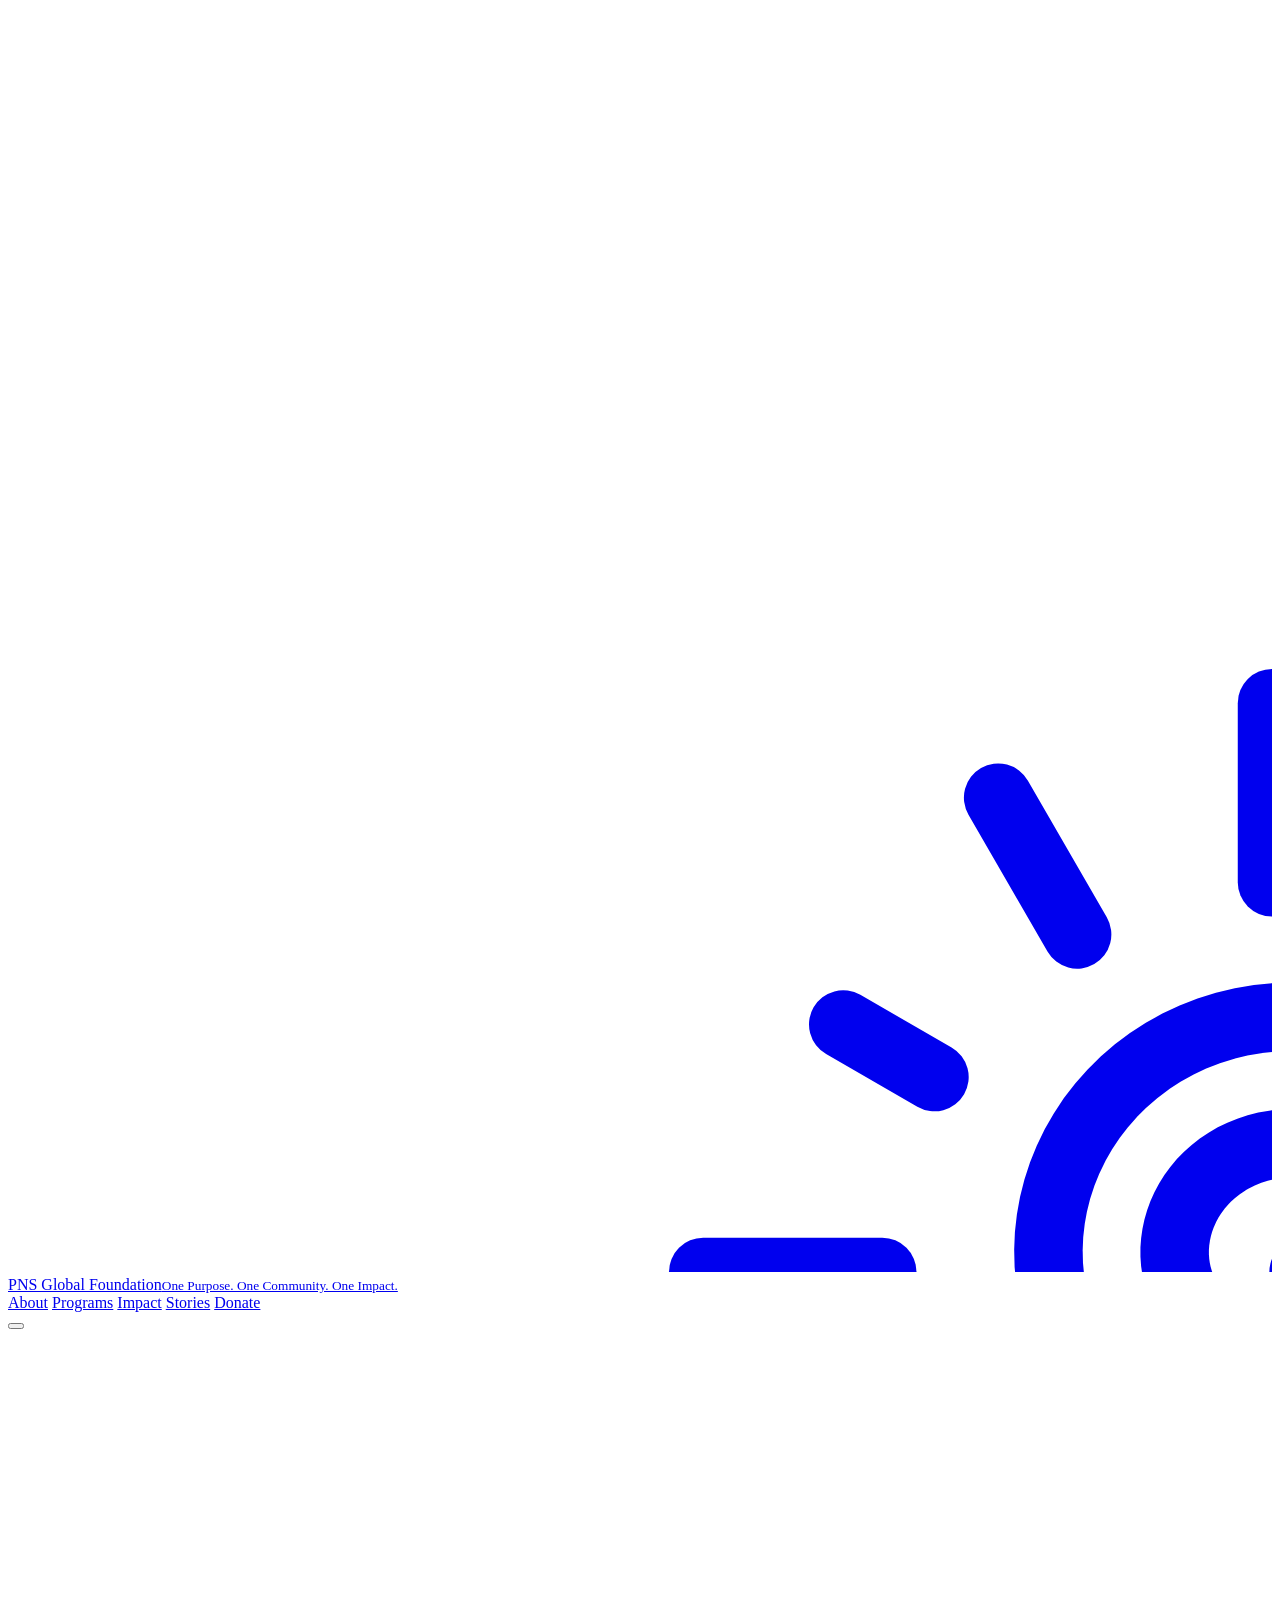
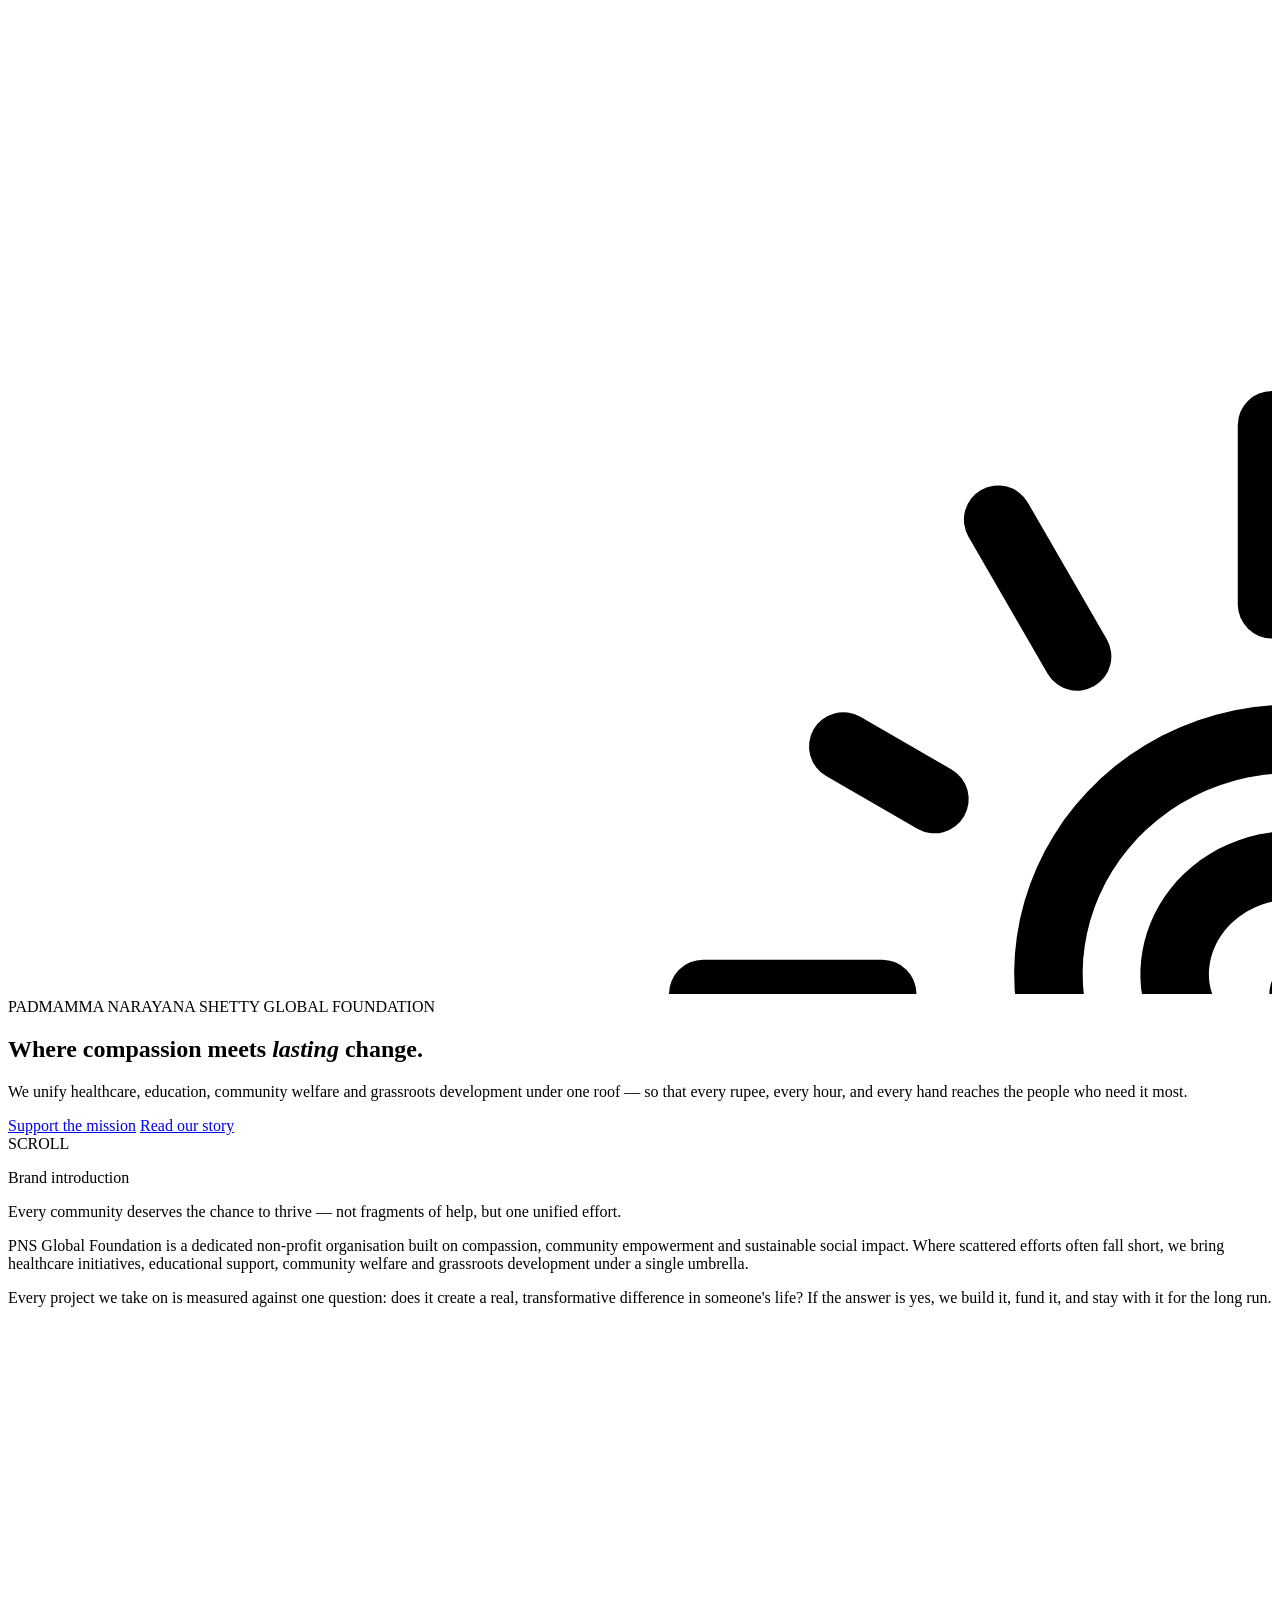
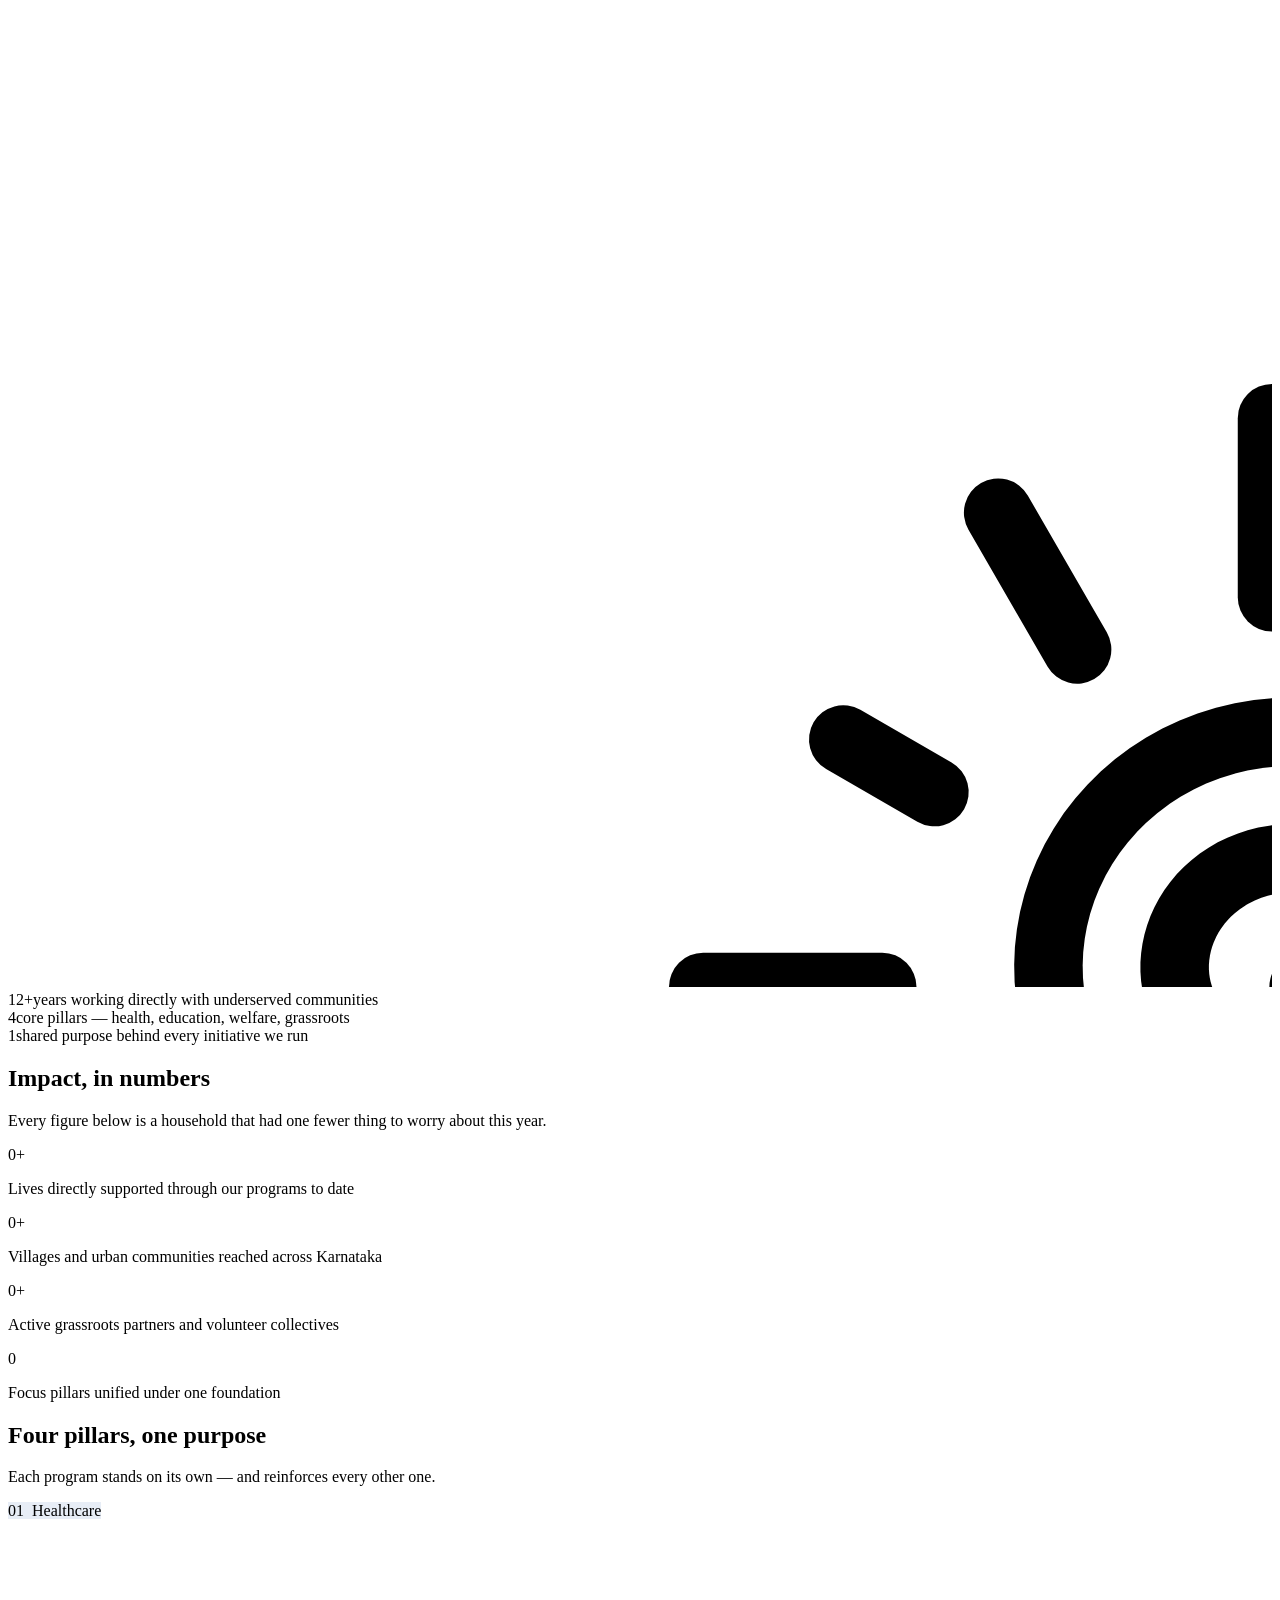
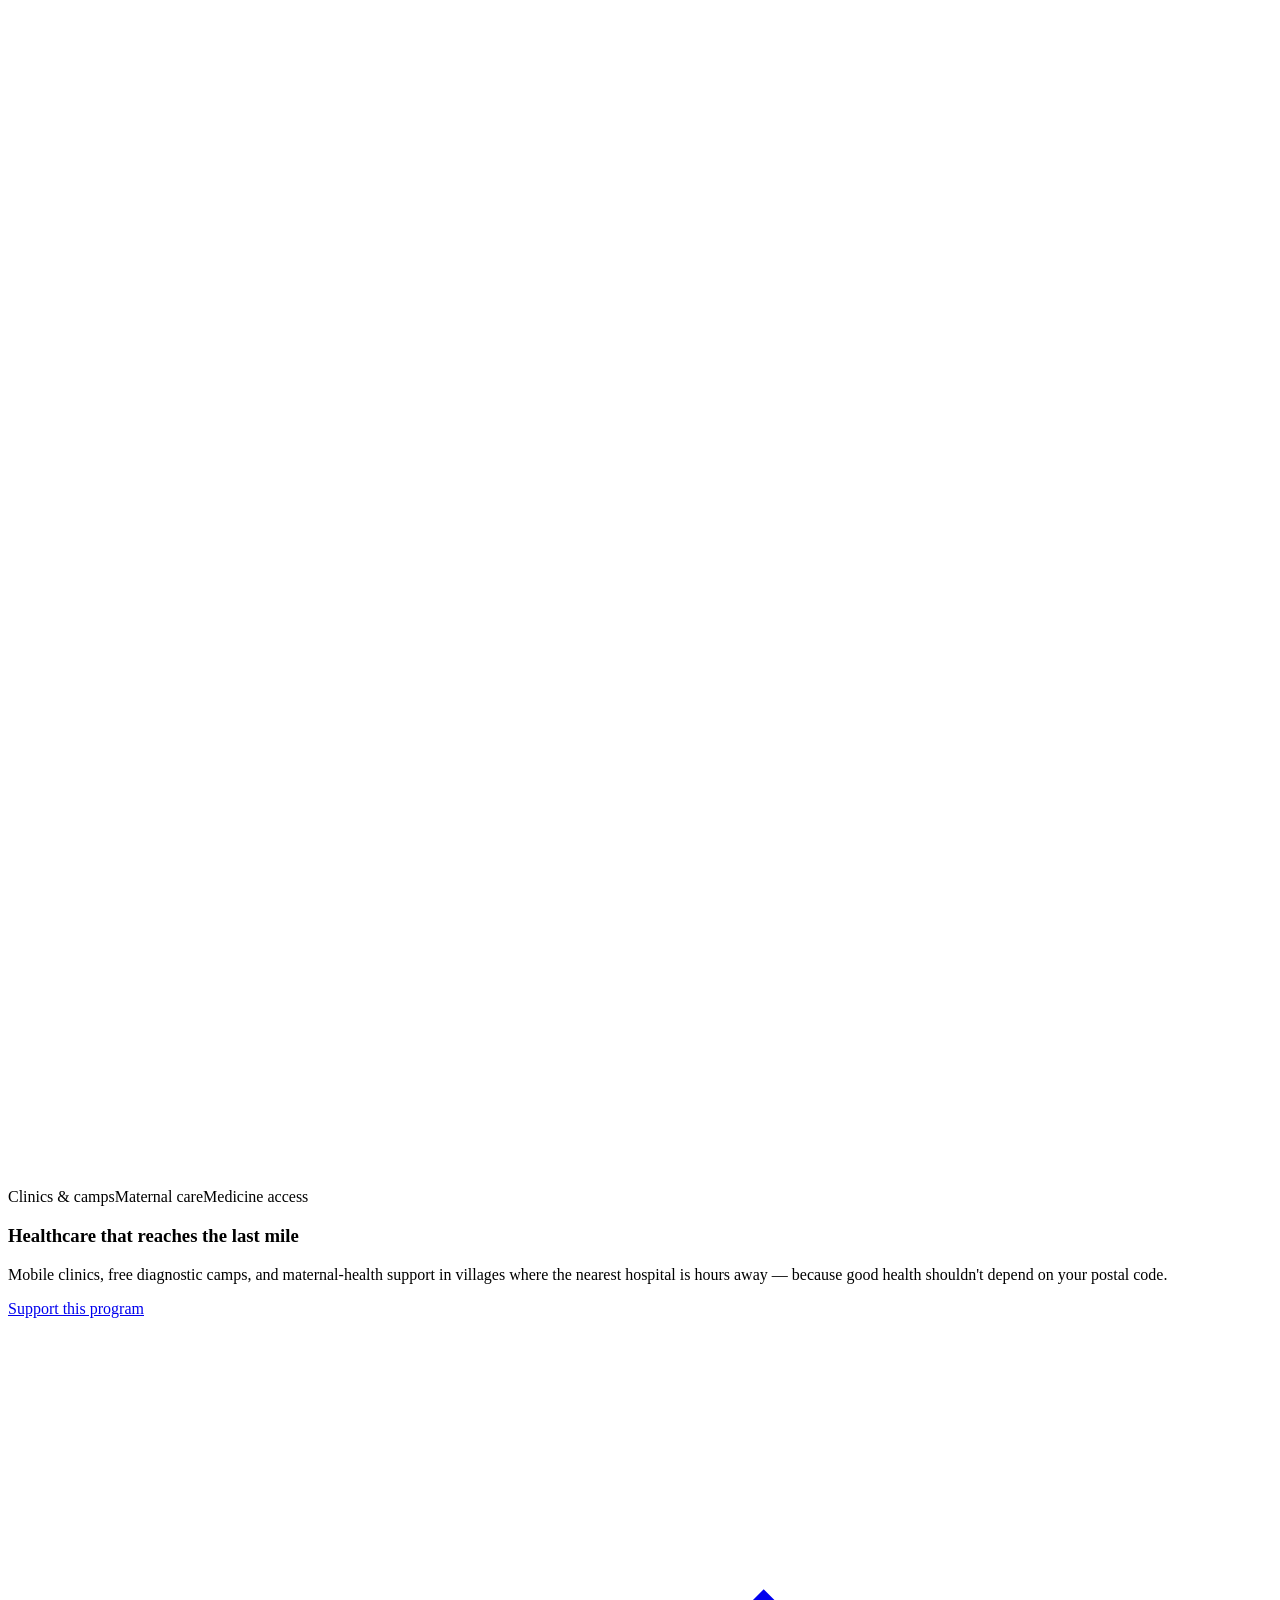
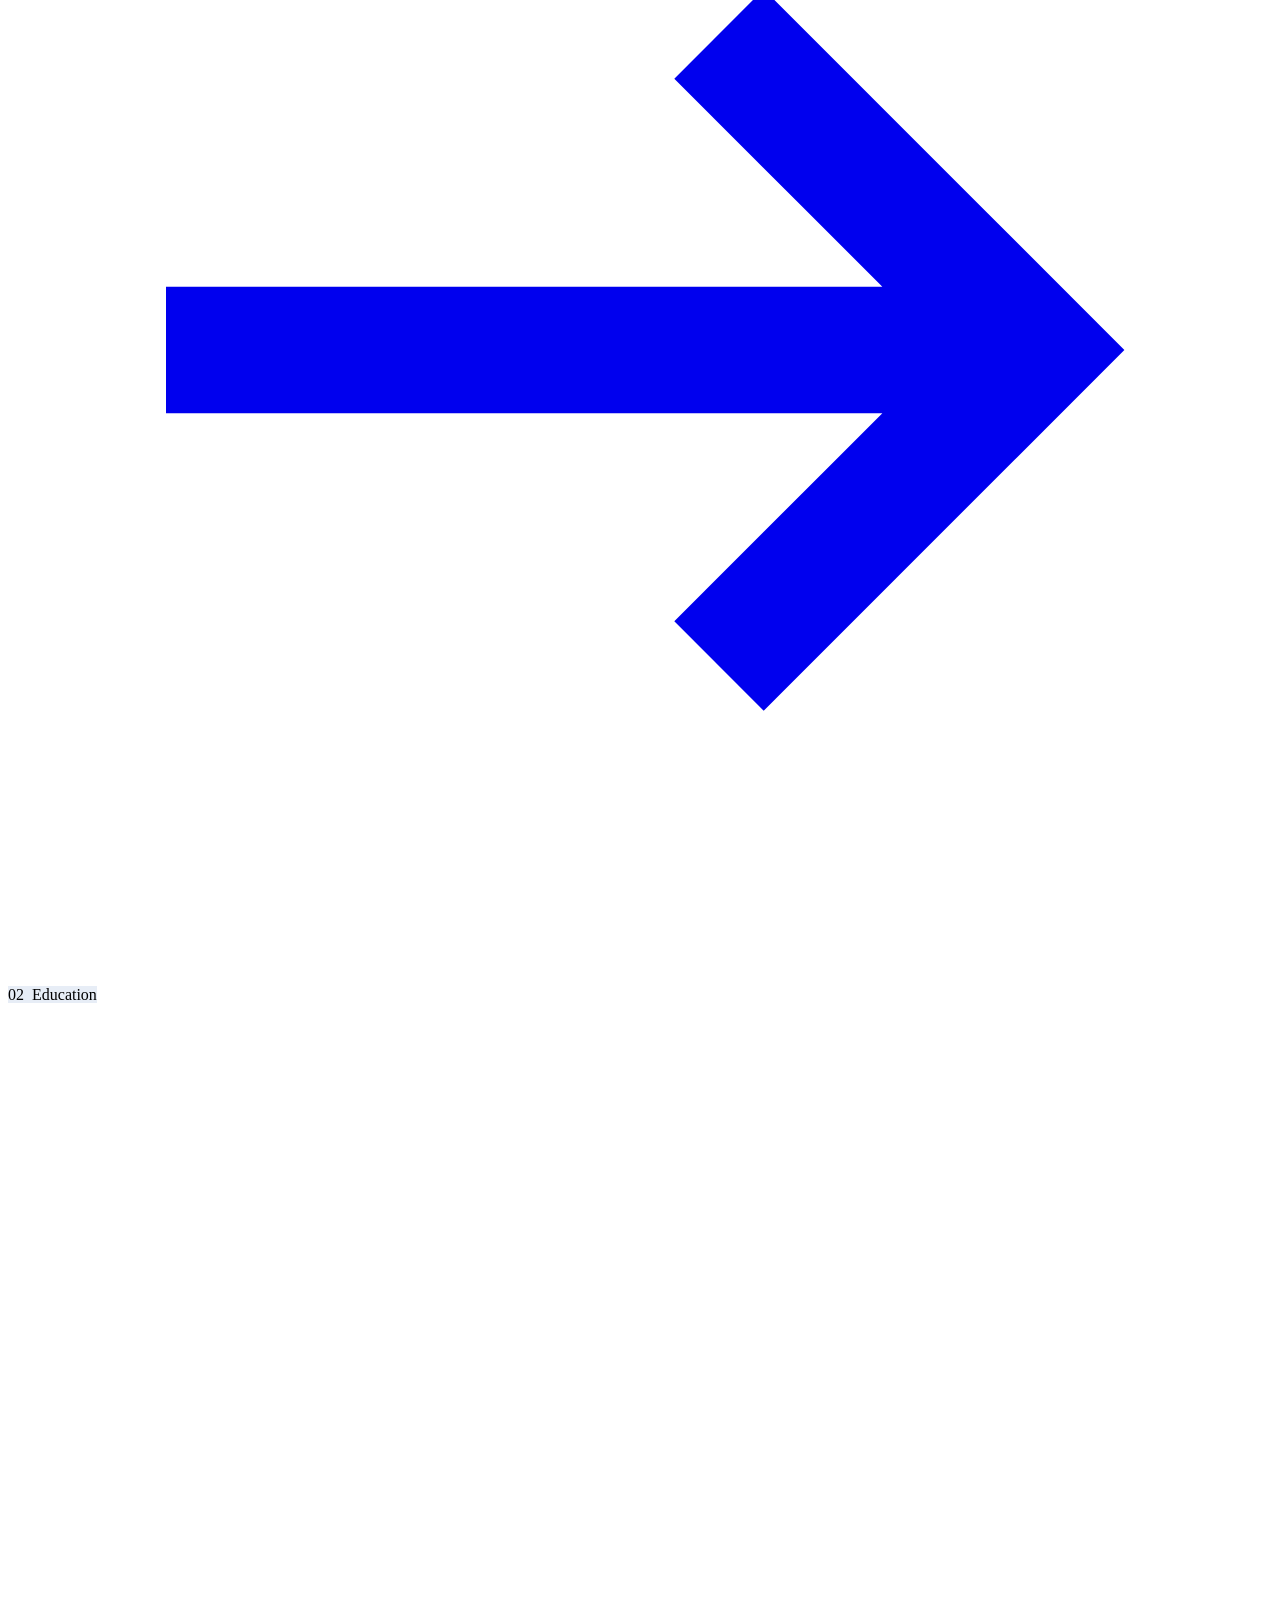
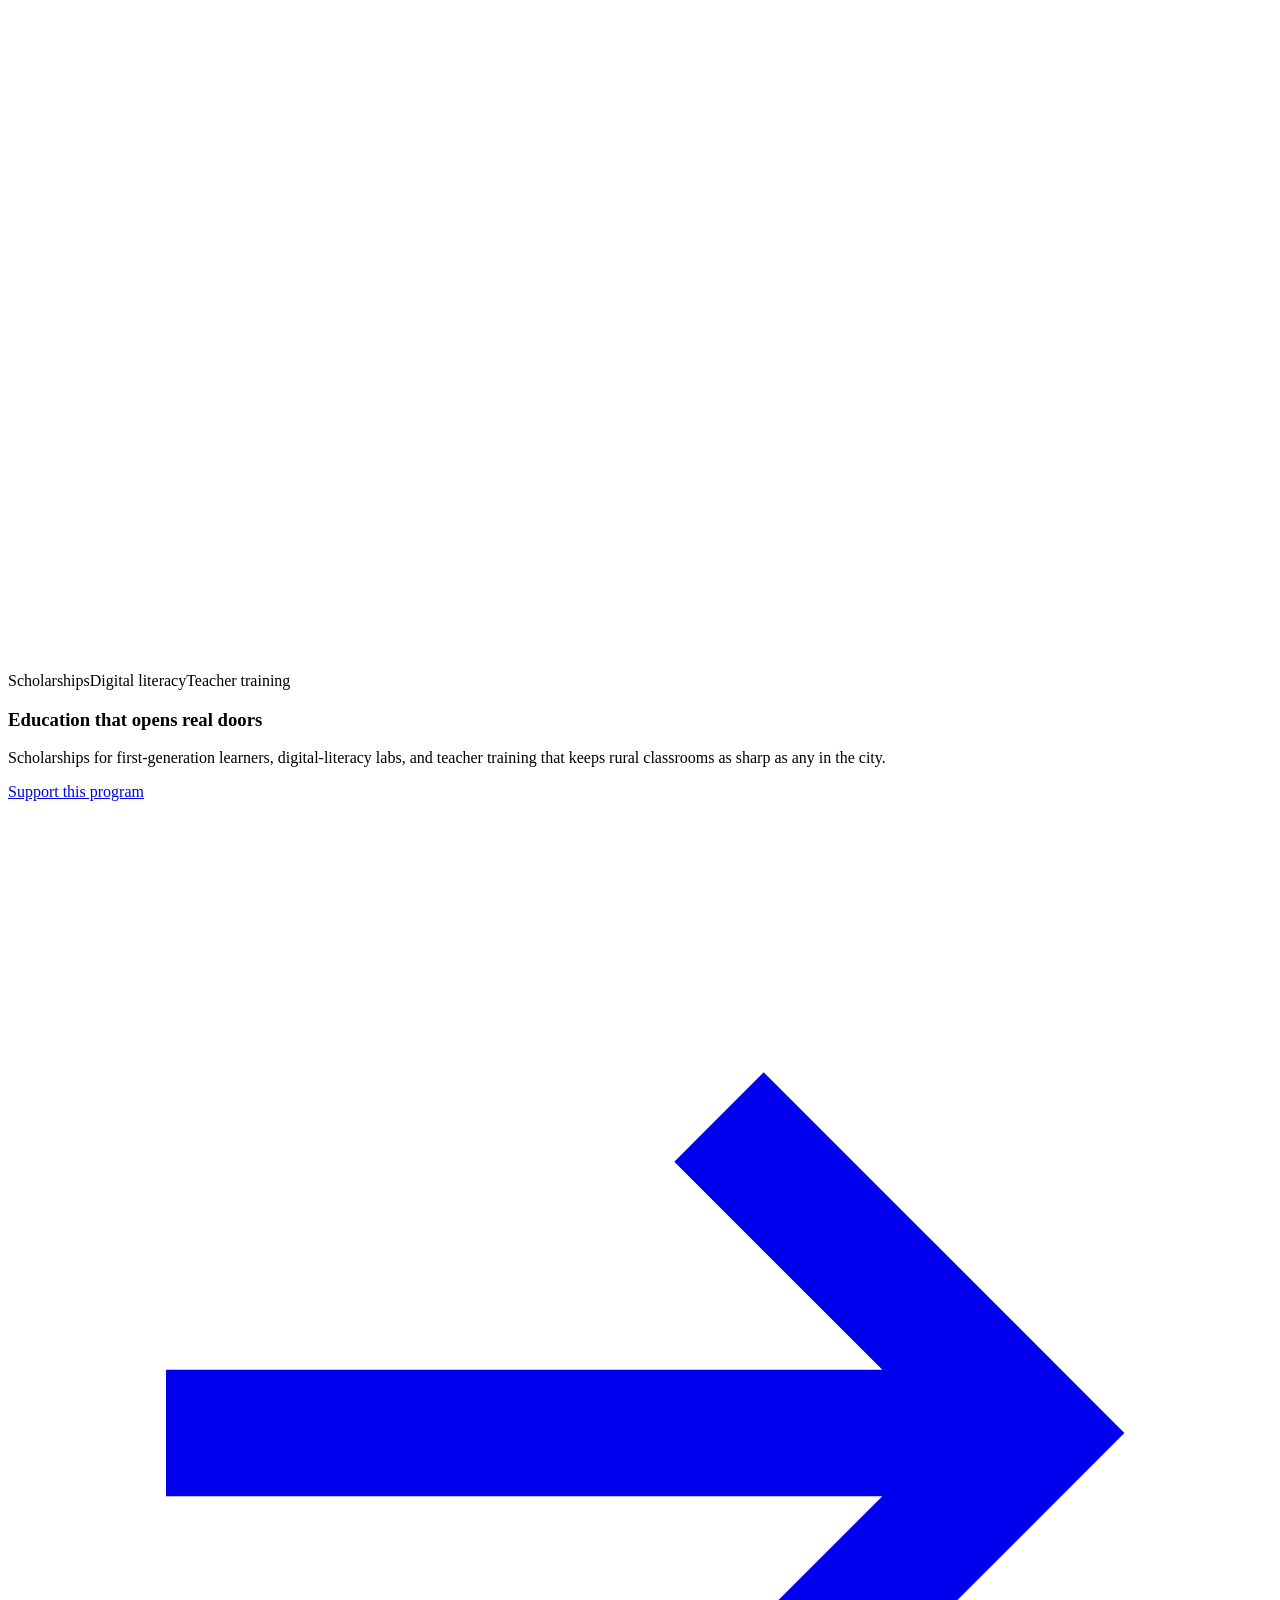
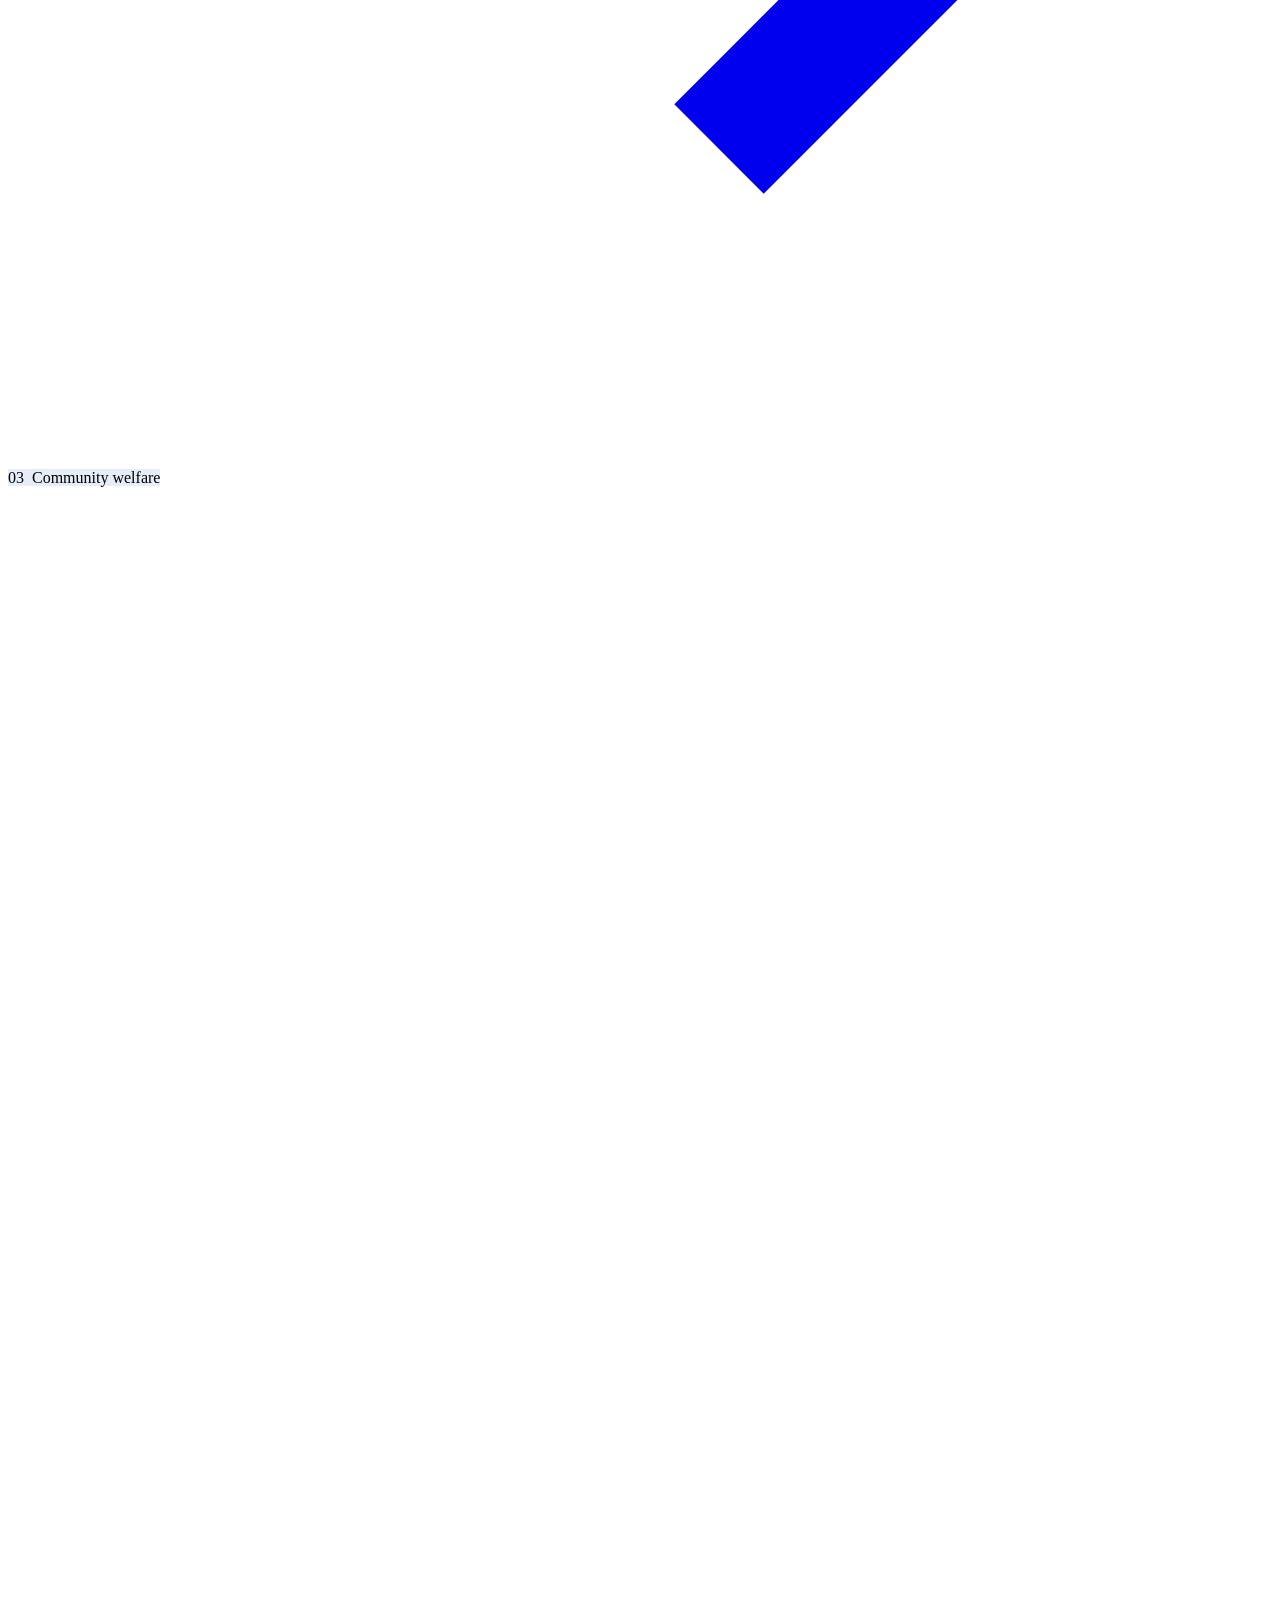
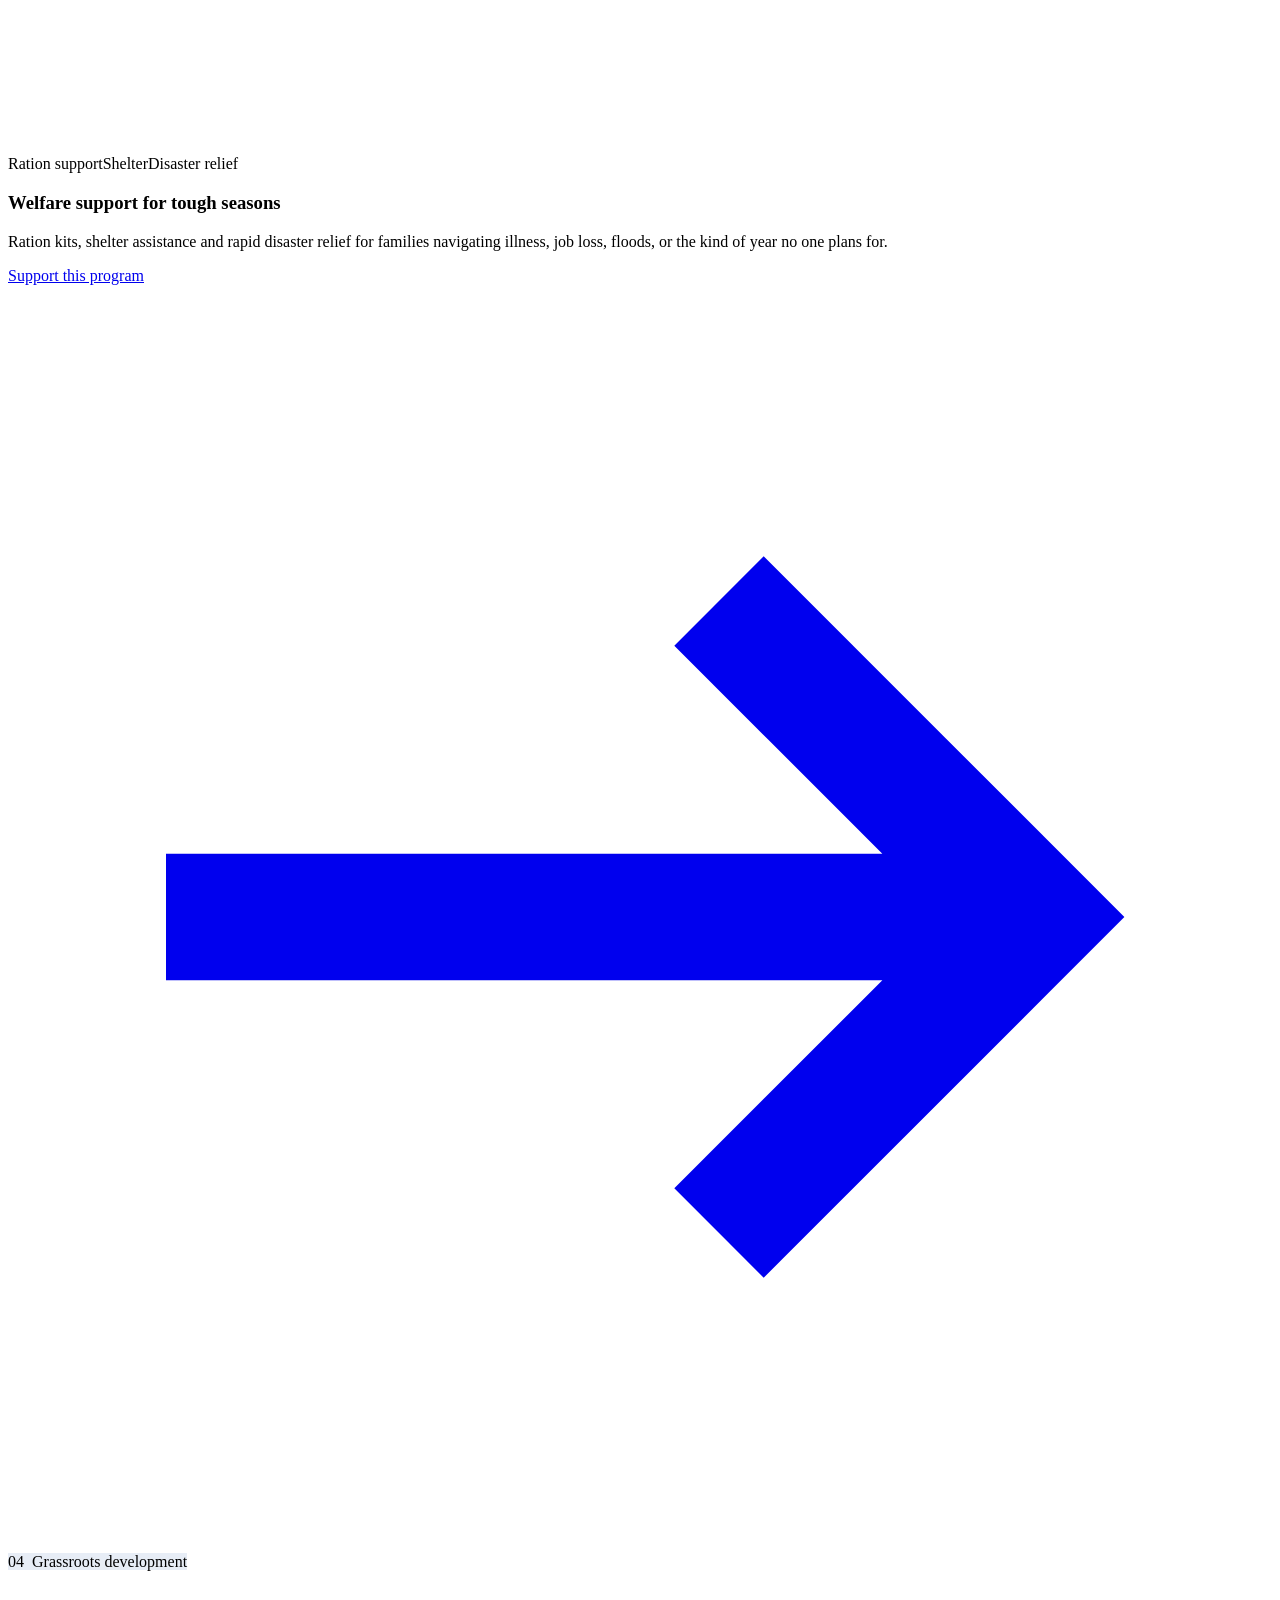
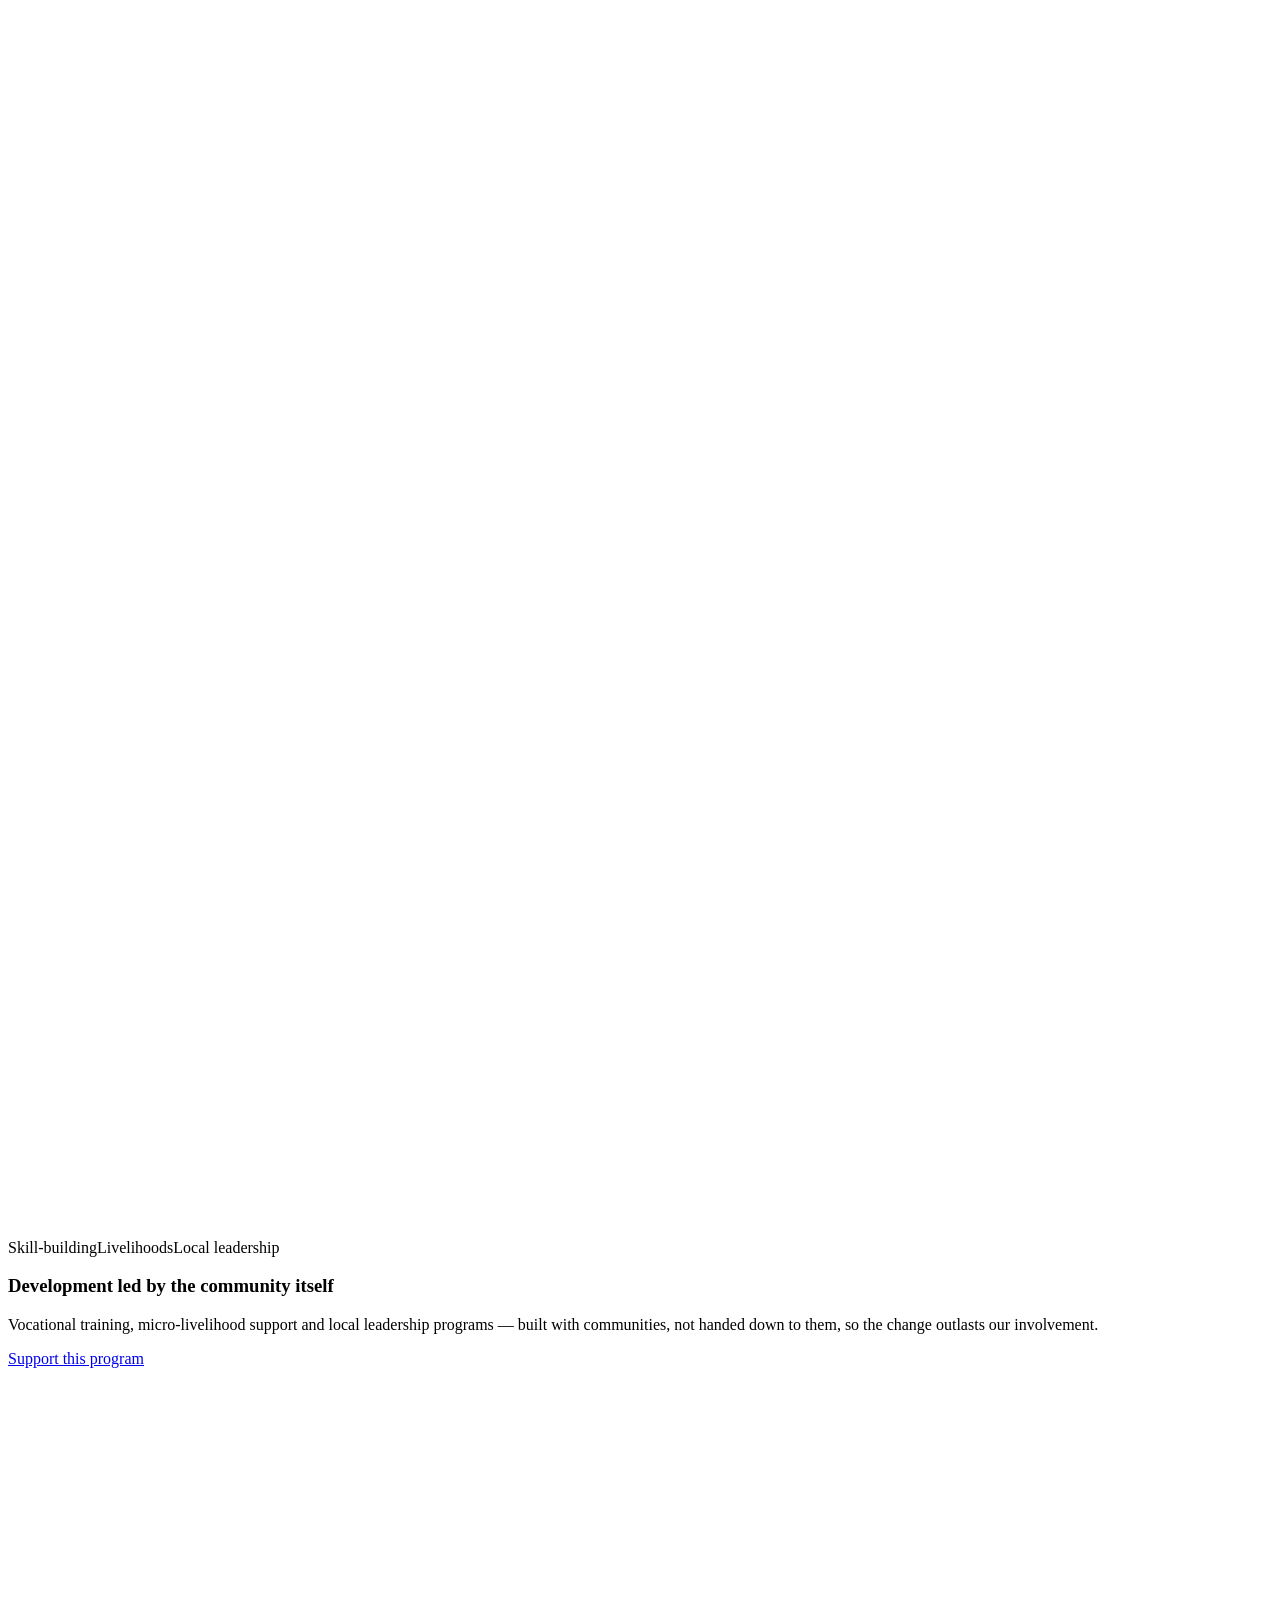
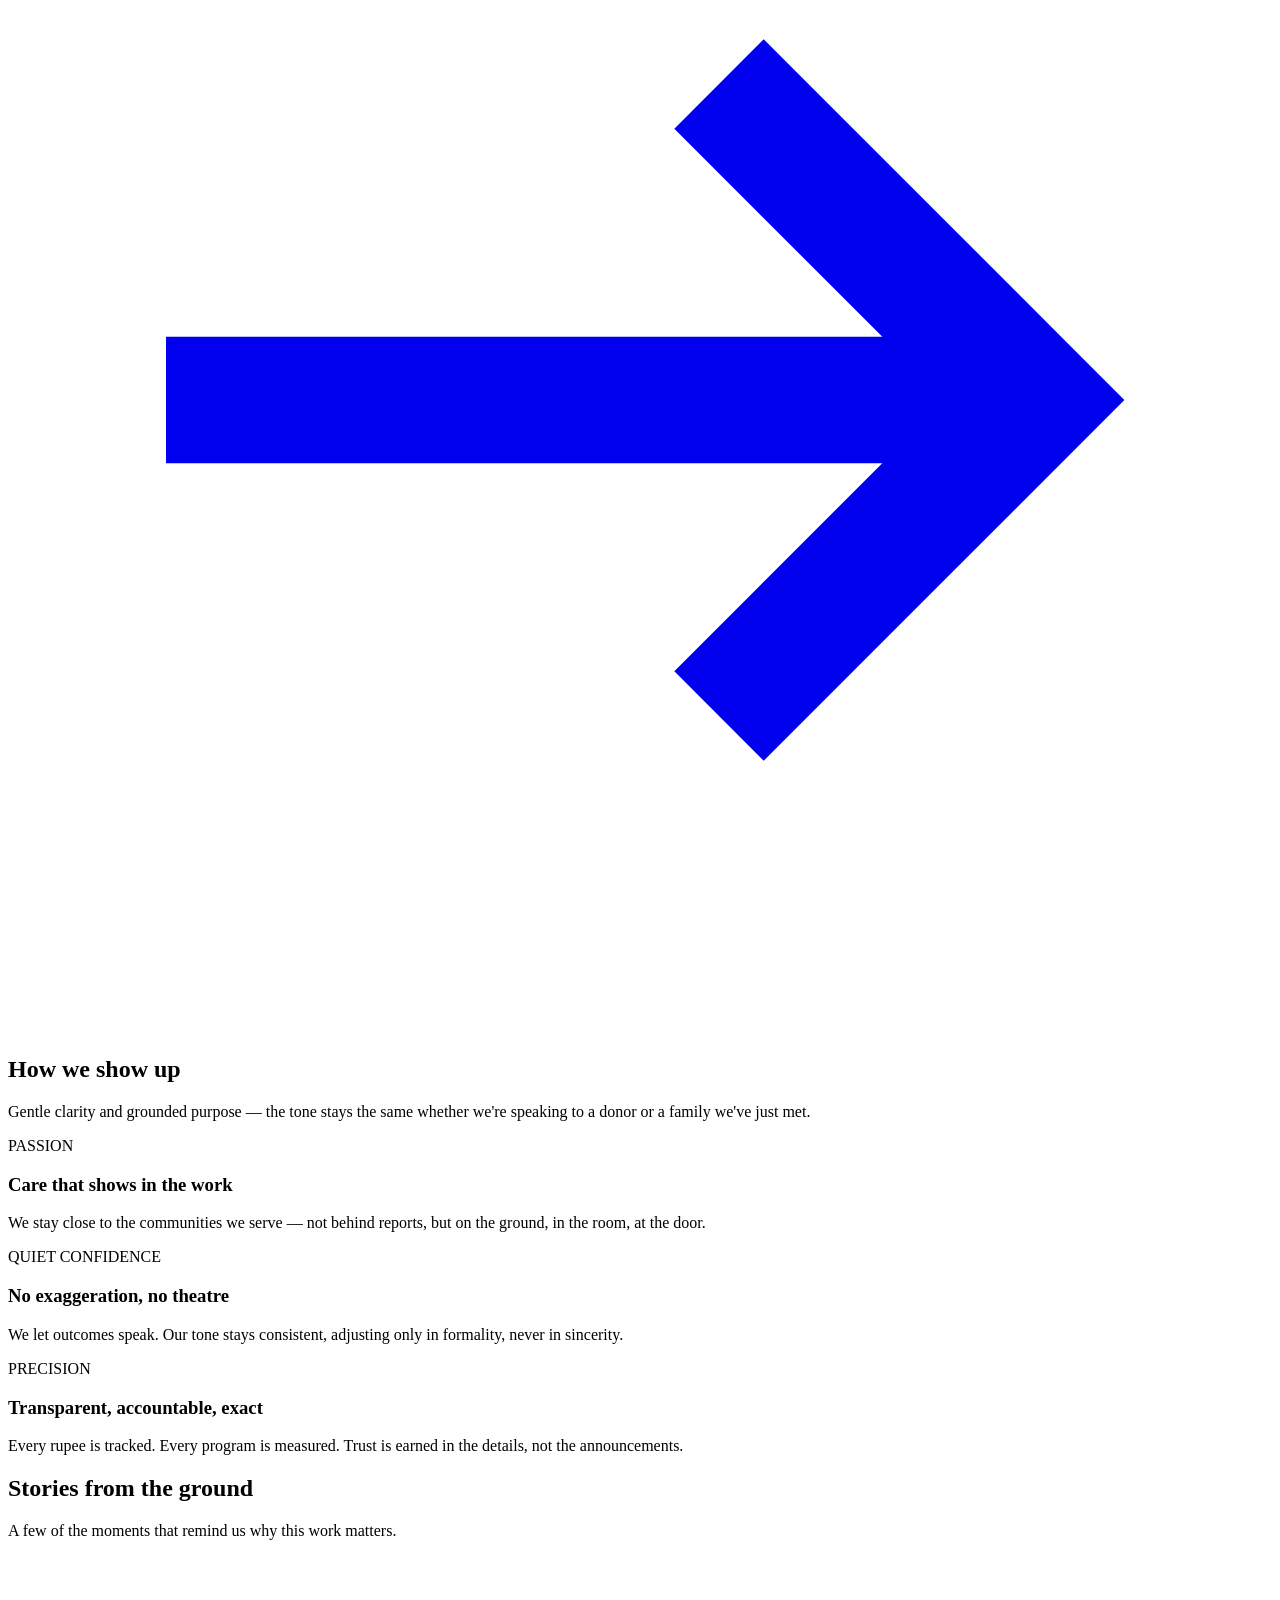
==== index.html @ 317d782f "Create index.html" ====
<!doctype html>
<html lang="en">
<head>
<meta charset="UTF-8">
<meta name="viewport" content="width=device-width, initial-scale=1.0">
<title>PNS Global Foundation — One Purpose. One Community. One Impact.</title>
<meta name="description" content="Padmamma Narayana Shetty Global Foundation bridges healthcare, education, community welfare and grassroots development to uplift underserved communities.">
<link rel="preconnect" href="https://fonts.googleapis.com">
<link rel="preconnect" href="https://fonts.gstatic.com" crossorigin>
<link href="https://fonts.googleapis.com/css2?family=IBM+Plex+Sans:wght@400;500;600;700&family=IBM+Plex+Serif:ital,wght@0,400;0,500;1,400;1,500&family=IBM+Plex+Mono:wght@400;500&display=swap" rel="stylesheet">
<link rel="stylesheet" href="style.css">
</head>
<body>

<!-- ============ SVG SPRITE ============ -->
<svg width="0" height="0" style="position:absolute" aria-hidden="true">
  <defs>
    <symbol id="pns-mark" viewBox="-120 -120 240 240">
      <g stroke="currentColor" stroke-width="13" stroke-linecap="round" fill="none">
        <path d="M 6.00,0.00 L 6.25,0.42 L 6.46,0.88 L 6.64,1.36 L 6.78,1.88 L 6.89,2.42 L 6.95,2.98 L 6.96,3.56 L 6.93,4.16 L 6.85,4.76 L 6.71,5.38 L 6.52,5.99 L 6.28,6.61 L 5.99,7.22 L 5.64,7.82 L 5.24,8.40 L 4.78,8.96 L 4.27,9.50 L 3.71,10.01 L 3.10,10.49 L 2.44,10.93 L 1.74,11.33 L 0.99,11.68 L 0.21,11.98 L -0.61,12.22 L -1.47,12.41 L -2.35,12.54 L -3.26,12.61 L -4.18,12.60 L -5.12,12.53 L -6.07,12.39 L -7.02,12.18 L -7.97,11.89 L -8.92,11.53 L -9.85,11.10 L -10.76,10.59 L -11.65,10.01 L -12.51,9.36 L -13.33,8.63 L -14.11,7.84 L -14.84,6.98 L -15.52,6.06 L -16.14,5.08 L -16.70,4.04 L -17.19,2.94 L -17.61,1.80 L -17.95,0.62 L -18.21,-0.60 L -18.39,-1.85 L -18.48,-3.13 L -18.48,-4.44 L -18.38,-5.75 L -18.19,-7.07 L -17.91,-8.39 L -17.53,-9.71 L -17.05,-11.01 L -16.48,-12.29 L -15.81,-13.55 L -15.05,-14.76 L -14.19,-15.94 L -13.24,-17.07 L -12.20,-18.14 L -11.08,-19.14 L -9.88,-20.08 L -8.60,-20.94 L -7.25,-21.72 L -5.83,-22.41 L -4.35,-23.01 L -2.82,-23.51 L -1.24,-23.91 L 0.38,-24.20 L 2.03,-24.38 L 3.71,-24.44 L 5.41,-24.39 L 7.12,-24.22 L 8.83,-23.92 L 10.53,-23.51 L 12.21,-22.98 L 13.87,-22.32 L 15.50,-21.54 L 17.08,-20.65 L 18.62,-19.64 L 20.09,-18.51 L 21.50,-17.28 L 22.83,-15.94 L 24.07,-14.49 L 25.23,-12.95 L 26.28,-11.33 L 27.23,-9.61 L 28.07,-7.82 L 28.79,-5.96 L 29.38,-4.04 L 29.85,-2.07 L 30.18,-0.05 L 30.37,2.01 L 30.43,4.09 L 30.34,6.18 L 30.10,8.29 L 29.72,10.38 L 29.19,12.47 L 28.51,14.53 L 27.69,16.55 L 26.72,18.53 L 25.61,20.46 L 24.37,22.31 L 22.99,24.09 L 21.47,25.79 L 19.84,27.39 L 18.08,28.89 L 16.21,30.27 L 14.24,31.53 L 12.17,32.67 L 10.01,33.66 L 7.77,34.52 L 5.46,35.22 L 3.10,35.77 L 0.68,36.15 L -1.77,36.38 L -4.25,36.43 L -6.75,36.32 L -9.25,36.03 L -11.74,35.57 L -14.22,34.94 L -16.66,34.13 L -19.05,33.16 L -21.39,32.01 L -23.66,30.70 L -25.85,29.23 L -27.95,27.60 L -29.95,25.82 L -31.83,23.90 L -33.59,21.84 L -35.21,19.65 L -36.69,17.34 L -38.02,14.91 L -39.19,12.39 L -40.19,9.78 L -41.01,7.09 L -41.66,4.33 L -42.11,1.52 L -42.38,-1.33 L -42.45,-4.21 L -42.33,-7.11 L -42.00,-10.01 L -41.48,-12.90 L -40.76,-15.77 L -39.83,-18.59 L -38.72,-21.36 L -37.41,-24.07 L -35.90,-26.69 L -34.22,-29.23 L -32.35,-31.65 L -30.32,-33.96 L -28.12,-36.13 L -25.76,-38.16 L -23.25,-40.04 L -20.61,-41.75 L -17.85,-43.28 L -14.97,-44.64 L -11.99,-45.80 L -8.92,-46.76 L -5.77,-47.51 L -2.57,-48.05 L 0.68,-48.38 L 3.97,-48.48 L 7.27,-48.36 L 10.57,-48.01 L 13.86,-47.44 L 17.12,-46.64 L 20.34,-45.61 L 23.49,-44.37 L 26.57,-42.90 L 29.55,-41.22 L 32.43,-39.33 L 35.19,-37.24 L 37.82,-34.96 L 40.29,-32.49 L 42.61,-29.84 L 44.75,-27.04 L 46.70,-24.07 L 48.46,-20.97 L 50.01,-17.74 L 51.34,-14.39 L 52.45,-10.95 L 53.33,-7.42 L 53.96,-3.82 L 54.36,-0.17 L 54.51,3.52 L 54.40,7.22 L 54.05,10.93 L 53.44,14.62 L 52.57,18.28 L 51.46,21.89 L 50.10,25.43 L 48.49,28.88 L 46.64,32.24 L 44.56,35.47 L 42.26,38.58 L 39.74,41.53 L 37.01,44.32 L 34.09,46.92"/><line x1="0.00" y1="-74.00" x2="0.00" y2="-108.00"/><line x1="37.00" y1="-64.09" x2="47.00" y2="-81.41"/><line x1="64.09" y1="-37.00" x2="86.60" y2="-50.00"/><line x1="74.00" y1="0.00" x2="108.00" y2="0.00"/><line x1="64.09" y1="37.00" x2="81.41" y2="47.00"/><line x1="37.00" y1="64.09" x2="52.00" y2="90.07"/><line x1="0.00" y1="74.00" x2="0.00" y2="108.00"/><line x1="-37.00" y1="64.09" x2="-47.00" y2="81.41"/><line x1="-64.09" y1="37.00" x2="-86.60" y2="50.00"/><line x1="-74.00" y1="0.00" x2="-108.00" y2="0.00"/><line x1="-64.09" y1="-37.00" x2="-81.41" y2="-47.00"/><line x1="-37.00" y1="-64.09" x2="-52.00" y2="-90.07"/>
      </g>
    </symbol>
    <linearGradient id="markGradient" x1="0%" y1="0%" x2="100%" y2="100%">
      <stop offset="0%" stop-color="#FBC927"/>
      <stop offset="100%" stop-color="#1455A5"/>
    </linearGradient>
  </defs>
</svg>

<div class="cursor"></div>

<!-- ============ NAV ============ -->
<header class="nav">
  <a href="#top" class="nav-brand">
    <svg class="mark" viewBox="-120 -120 240 240"><use href="#pns-mark"/></svg>
    <span class="word">PNS Global Foundation<small>One Purpose. One Community. One Impact.</small></span>
  </a>
  <nav class="nav-links">
    <a href="#about">About</a>
    <a href="#programs">Programs</a>
    <a href="#impact">Impact</a>
    <a href="#stories">Stories</a>
    <a href="#involve" class="nav-cta">Donate</a>
  </nav>
  <button class="nav-toggle" aria-label="Menu">
    <span></span><span></span><span></span>
  </button>
</header>

<!-- ============ HERO ============ -->
<section class="hero" id="top">
  <div class="hero-mark-wrap" aria-hidden="true">
    <svg viewBox="-120 -120 240 240"><use href="#pns-mark"/></svg>
  </div>
  <div class="container hero-inner">
    <div class="hero-kicker">PADMAMMA NARAYANA SHETTY GLOBAL FOUNDATION</div>
    <h1>Where compassion meets <em>lasting</em> change.</h1>
    <p class="hero-sub">We unify healthcare, education, community welfare and grassroots development under one roof — so that every rupee, every hour, and every hand reaches the people who need it most.</p>
    <div class="hero-actions">
      <a href="#involve" class="btn btn-primary">Support the mission</a>
      <a href="#about" class="btn btn-ghost">Read our story</a>
    </div>
  </div>
  <div class="scroll-cue"><span class="line"></span> SCROLL</div>
</section>

<!-- ============ ABOUT ============ -->
<section class="pad" id="about">
  <div class="container">
    <div class="about-grid">
      <div class="reveal">
        <p class="eyebrow">Brand introduction</p>
        <p class="about-lead">Every community deserves the <span class="accent">chance to thrive</span> — not fragments of help, but one unified effort.</p>
        <p class="about-copy">PNS Global Foundation is a dedicated non-profit organisation built on compassion, community empowerment and sustainable social impact. Where scattered efforts often fall short, we bring healthcare initiatives, educational support, community welfare and grassroots development under a single umbrella.</p>
        <p class="about-copy">Every project we take on is measured against one question: does it create a real, transformative difference in someone's life? If the answer is yes, we build it, fund it, and stay with it for the long run.</p>
      </div>
      <div class="about-side reveal reveal-delay-1">
        <svg class="about-watermark" viewBox="-120 -120 240 240"><use href="#pns-mark"/></svg>
        <div class="stat-list">
          <div class="stat-row"><span class="num">12+</span><span class="label">years working directly with underserved communities</span></div>
          <div class="stat-row"><span class="num">4</span><span class="label">core pillars — health, education, welfare, grassroots</span></div>
          <div class="stat-row"><span class="num">1</span><span class="label">shared purpose behind every initiative we run</span></div>
        </div>
      </div>
    </div>
  </div>
</section>

<!-- ============ IMPACT NUMBERS ============ -->
<section class="impact-band pad" id="impact">
  <div class="container">
    <div class="section-head">
      <h2 class="reveal">Impact, in numbers</h2>
      <p class="reveal">Every figure below is a household that had one fewer thing to worry about this year.</p>
    </div>
    <div class="impact-grid">
      <div class="impact-item reveal">
        <div class="figure"><span class="num-val" data-count="48000">0</span><span class="suffix">+</span></div>
        <p class="cap">Lives directly supported through our programs to date</p>
      </div>
      <div class="impact-item reveal reveal-delay-1">
        <div class="figure"><span class="num-val" data-count="120">0</span><span class="suffix">+</span></div>
        <p class="cap">Villages and urban communities reached across Karnataka</p>
      </div>
      <div class="impact-item reveal reveal-delay-2">
        <div class="figure"><span class="num-val" data-count="60">0</span><span class="suffix">+</span></div>
        <p class="cap">Active grassroots partners and volunteer collectives</p>
      </div>
      <div class="impact-item reveal reveal-delay-3">
        <div class="figure"><span class="num-val" data-count="4">0</span></div>
        <p class="cap">Focus pillars unified under one foundation</p>
      </div>
    </div>
  </div>
</section>

<!-- ============ PROGRAMS ============ -->
<section class="pad" id="programs">
  <div class="container">
    <div class="section-head">
      <h2 class="reveal">Four pillars, one purpose</h2>
      <p class="reveal">Each program stands on its own — and reinforces every other one.</p>
    </div>

    <div class="program reveal">
      <div class="program-visual" style="background:var(--mist);">
        <span class="tag-chip" style="background:rgba(20,85,165,.1);color:var(--blue);">01 &nbsp;Healthcare</span>
        <svg viewBox="0 0 100 100" fill="none" stroke="var(--blue)" stroke-width="5" stroke-linecap="round" stroke-linejoin="round">
          <path d="M50 78C50 78 16 58 16 34C16 21 26 13 36 13C43 13 48 17 50 22C52 17 57 13 64 13C74 13 84 21 84 34C84 58 50 78 50 78Z"/>
          <path d="M28 42H40L45 30L54 54L60 42H72" />
        </svg>
      </div>
      <div class="program-body">
        <div class="tags"><span>Clinics &amp; camps</span><span>Maternal care</span><span>Medicine access</span></div>
        <h3>Healthcare that reaches the last mile</h3>
        <p>Mobile clinics, free diagnostic camps, and maternal-health support in villages where the nearest hospital is hours away — because good health shouldn't depend on your postal code.</p>
        <a href="#involve" class="learn">Support this program <svg viewBox="0 0 16 16" fill="none" stroke="currentColor" stroke-width="1.6"><path d="M2 8h11M9 4l4 4-4 4"/></svg></a>
      </div>
    </div>

    <div class="program reverse reveal">
      <div class="program-visual" style="background:var(--mist);">
        <span class="tag-chip" style="background:rgba(20,85,165,.1);color:var(--blue);">02 &nbsp;Education</span>
        <svg viewBox="0 0 100 100" fill="none" stroke="var(--blue)" stroke-width="5" stroke-linecap="round" stroke-linejoin="round">
          <path d="M12 36L50 20L88 36L50 52L12 36Z"/>
          <path d="M28 43V64C28 64 38 72 50 72C62 72 72 64 72 64V43"/>
          <path d="M88 36V58"/>
        </svg>
      </div>
      <div class="program-body">
        <div class="tags"><span>Scholarships</span><span>Digital literacy</span><span>Teacher training</span></div>
        <h3>Education that opens real doors</h3>
        <p>Scholarships for first-generation learners, digital-literacy labs, and teacher training that keeps rural classrooms as sharp as any in the city.</p>
        <a href="#involve" class="learn">Support this program <svg viewBox="0 0 16 16" fill="none" stroke="currentColor" stroke-width="1.6"><path d="M2 8h11M9 4l4 4-4 4"/></svg></a>
      </div>
    </div>

    <div class="program reveal">
      <div class="program-visual" style="background:var(--mist);">
        <span class="tag-chip" style="background:rgba(20,85,165,.1);color:var(--blue);">03 &nbsp;Community welfare</span>
        <svg viewBox="0 0 100 100" fill="none" stroke="var(--blue)" stroke-width="5" stroke-linecap="round" stroke-linejoin="round">
          <circle cx="34" cy="34" r="10"/>
          <circle cx="66" cy="34" r="10"/>
          <path d="M14 76C14 62 22 52 34 52C46 52 54 62 54 76"/>
          <path d="M46 76C46 62 54 52 66 52C78 52 86 62 86 76"/>
        </svg>
      </div>
      <div class="program-body">
        <div class="tags"><span>Ration support</span><span>Shelter</span><span>Disaster relief</span></div>
        <h3>Welfare support for tough seasons</h3>
        <p>Ration kits, shelter assistance and rapid disaster relief for families navigating illness, job loss, floods, or the kind of year no one plans for.</p>
        <a href="#involve" class="learn">Support this program <svg viewBox="0 0 16 16" fill="none" stroke="currentColor" stroke-width="1.6"><path d="M2 8h11M9 4l4 4-4 4"/></svg></a>
      </div>
    </div>

    <div class="program reverse reveal">
      <div class="program-visual" style="background:var(--mist);">
        <span class="tag-chip" style="background:rgba(20,85,165,.1);color:var(--blue);">04 &nbsp;Grassroots development</span>
        <svg viewBox="0 0 100 100" fill="none" stroke="var(--blue)" stroke-width="5" stroke-linecap="round" stroke-linejoin="round">
          <path d="M50 84V48"/>
          <path d="M50 48C50 48 26 48 26 26C48 26 50 48 50 48Z"/>
          <path d="M50 58C50 58 74 58 74 38C54 38 50 58 50 58Z"/>
          <path d="M30 84H70"/>
        </svg>
      </div>
      <div class="program-body">
        <div class="tags"><span>Skill-building</span><span>Livelihoods</span><span>Local leadership</span></div>
        <h3>Development led by the community itself</h3>
        <p>Vocational training, micro-livelihood support and local leadership programs — built with communities, not handed down to them, so the change outlasts our involvement.</p>
        <a href="#involve" class="learn">Support this program <svg viewBox="0 0 16 16" fill="none" stroke="currentColor" stroke-width="1.6"><path d="M2 8h11M9 4l4 4-4 4"/></svg></a>
      </div>
    </div>
  </div>
</section>

<!-- ============ VOICE / PILLARS ============ -->
<section class="pad on-ink">
  <div class="container">
    <div class="section-head">
      <h2 class="reveal">How we show up</h2>
      <p class="reveal">Gentle clarity and grounded purpose — the tone stays the same whether we're speaking to a donor or a family we've just met.</p>
    </div>
    <div class="pillars">
      <div class="pillar reveal">
        <span class="k">PASSION</span>
        <h3>Care that shows in the work</h3>
        <p>We stay close to the communities we serve — not behind reports, but on the ground, in the room, at the door.</p>
      </div>
      <div class="pillar reveal reveal-delay-1">
        <span class="k">QUIET CONFIDENCE</span>
        <h3>No exaggeration, no theatre</h3>
        <p>We let outcomes speak. Our tone stays consistent, adjusting only in formality, never in sincerity.</p>
      </div>
      <div class="pillar reveal reveal-delay-2">
        <span class="k">PRECISION</span>
        <h3>Transparent, accountable, exact</h3>
        <p>Every rupee is tracked. Every program is measured. Trust is earned in the details, not the announcements.</p>
      </div>
    </div>
  </div>
</section>

<!-- ============ STORIES ============ -->
<section class="pad stories" id="stories">
  <div class="container">
    <div class="section-head">
      <h2 class="reveal">Stories from the ground</h2>
      <p class="reveal">A few of the moments that remind us why this work matters.</p>
    </div>
    <div class="story-track">
      <div class="story-card reveal">
        <svg class="mark-sm" viewBox="-120 -120 240 240"><use href="#pns-mark"/></svg>
        <blockquote>"The mobile clinic came to our village every month. My daughter's fever would have gone untreated for weeks otherwise."</blockquote>
        <div class="who"><b>A mother</b>Yadgir district, Karnataka</div>
      </div>
      <div class="story-card reveal reveal-delay-1">
        <svg class="mark-sm" viewBox="-120 -120 240 240"><use href="#pns-mark"/></svg>
        <blockquote>"I was the first in my family to finish school. The scholarship paid for books I couldn't have afforded otherwise."</blockquote>
        <div class="who"><b>A scholarship recipient</b>Class of 2024</div>
      </div>
      <div class="story-card reveal reveal-delay-2">
        <svg class="mark-sm" viewBox="-120 -120 240 240"><use href="#pns-mark"/></svg>
        <blockquote>"After the floods, the ration kits arrived within two days. It meant we didn't have to choose between rent and food."</blockquote>
        <div class="who"><b>A community leader</b>Raichur district</div>
      </div>
    </div>
    <p class="tag-note" style="margin-top:28px;">Sample stories shown for illustration — replace with verified accounts before publishing.</p>
  </div>
</section>

<!-- ============ GET INVOLVED ============ -->
<section class="pad on-ink" id="involve">
  <div class="container">
    <div class="section-head">
      <h2 class="reveal">Be part of one impact</h2>
      <p class="reveal">However you choose to help, it reaches someone directly — we make sure of that.</p>
    </div>
    <div class="involve-grid reveal">
      <div class="involve-card">
        <div class="top">
          <p class="eyebrow">Give</p>
          <h3>Donate</h3>
          <p>One-time or monthly gifts that go straight into active programs, tracked and reported back to you.</p>
        </div>
        <a href="mailto:donate@pnsglobalfoundation.org" class="go">Make a donation →</a>
      </div>
      <div class="involve-card">
        <div class="top">
          <p class="eyebrow">Give time</p>
          <h3>Volunteer</h3>
          <p>Join a clinic camp, a teaching drive, or a relief effort. We'll match your skills to where they're needed most.</p>
        </div>
        <a href="mailto:volunteer@pnsglobalfoundation.org" class="go">Apply to volunteer →</a>
      </div>
      <div class="involve-card">
        <div class="top">
          <p class="eyebrow">Give at scale</p>
          <h3>Partner with us</h3>
          <p>For institutions, CSR teams and long-term donors who want to co-build a program from the ground up.</p>
        </div>
        <a href="mailto:partnerships@pnsglobalfoundation.org" class="go">Start a conversation →</a>
      </div>
    </div>
  </div>
</section>

<!-- ============ FOOTER ============ -->
<footer>
  <div class="container">
    <div class="footer-top">
      <div class="footer-brand">
        <svg class="mark" viewBox="-120 -120 240 240"><use href="#pns-mark"/></svg>
        <p>Padmamma Narayana Shetty Global Foundation bridges healthcare, education, welfare and grassroots development into one unified effort for underserved communities.</p>
      </div>
      <div class="footer-col">
        <h4>FOUNDATION</h4>
        <a href="#about">About us</a>
        <a href="#programs">Programs</a>
        <a href="#impact">Impact</a>
        <a href="#stories">Stories</a>
      </div>
      <div class="footer-col">
        <h4>GET INVOLVED</h4>
        <a href="#involve">Donate</a>
        <a href="#involve">Volunteer</a>
        <a href="#involve">Partner with us</a>
      </div>
      <div class="footer-col">
        <h4>CONTACT</h4>
        <p>Bengaluru, Karnataka, India</p>
        <a href="mailto:info@pnsglobalfoundation.org">info@pnsglobalfoundation.org</a>
        <p style="opacity:.6">Placeholder contact — update with official details</p>
      </div>
    </div>
    <div class="footer-bottom">
      <span>© <span id="year"></span> PNS Global Foundation. One Purpose. One Community. One Impact.</span>
      <span>Registered non-profit trust · India</span>
    </div>
  </div>
</footer>

<script src="script.js"></script>
</body>
</html>
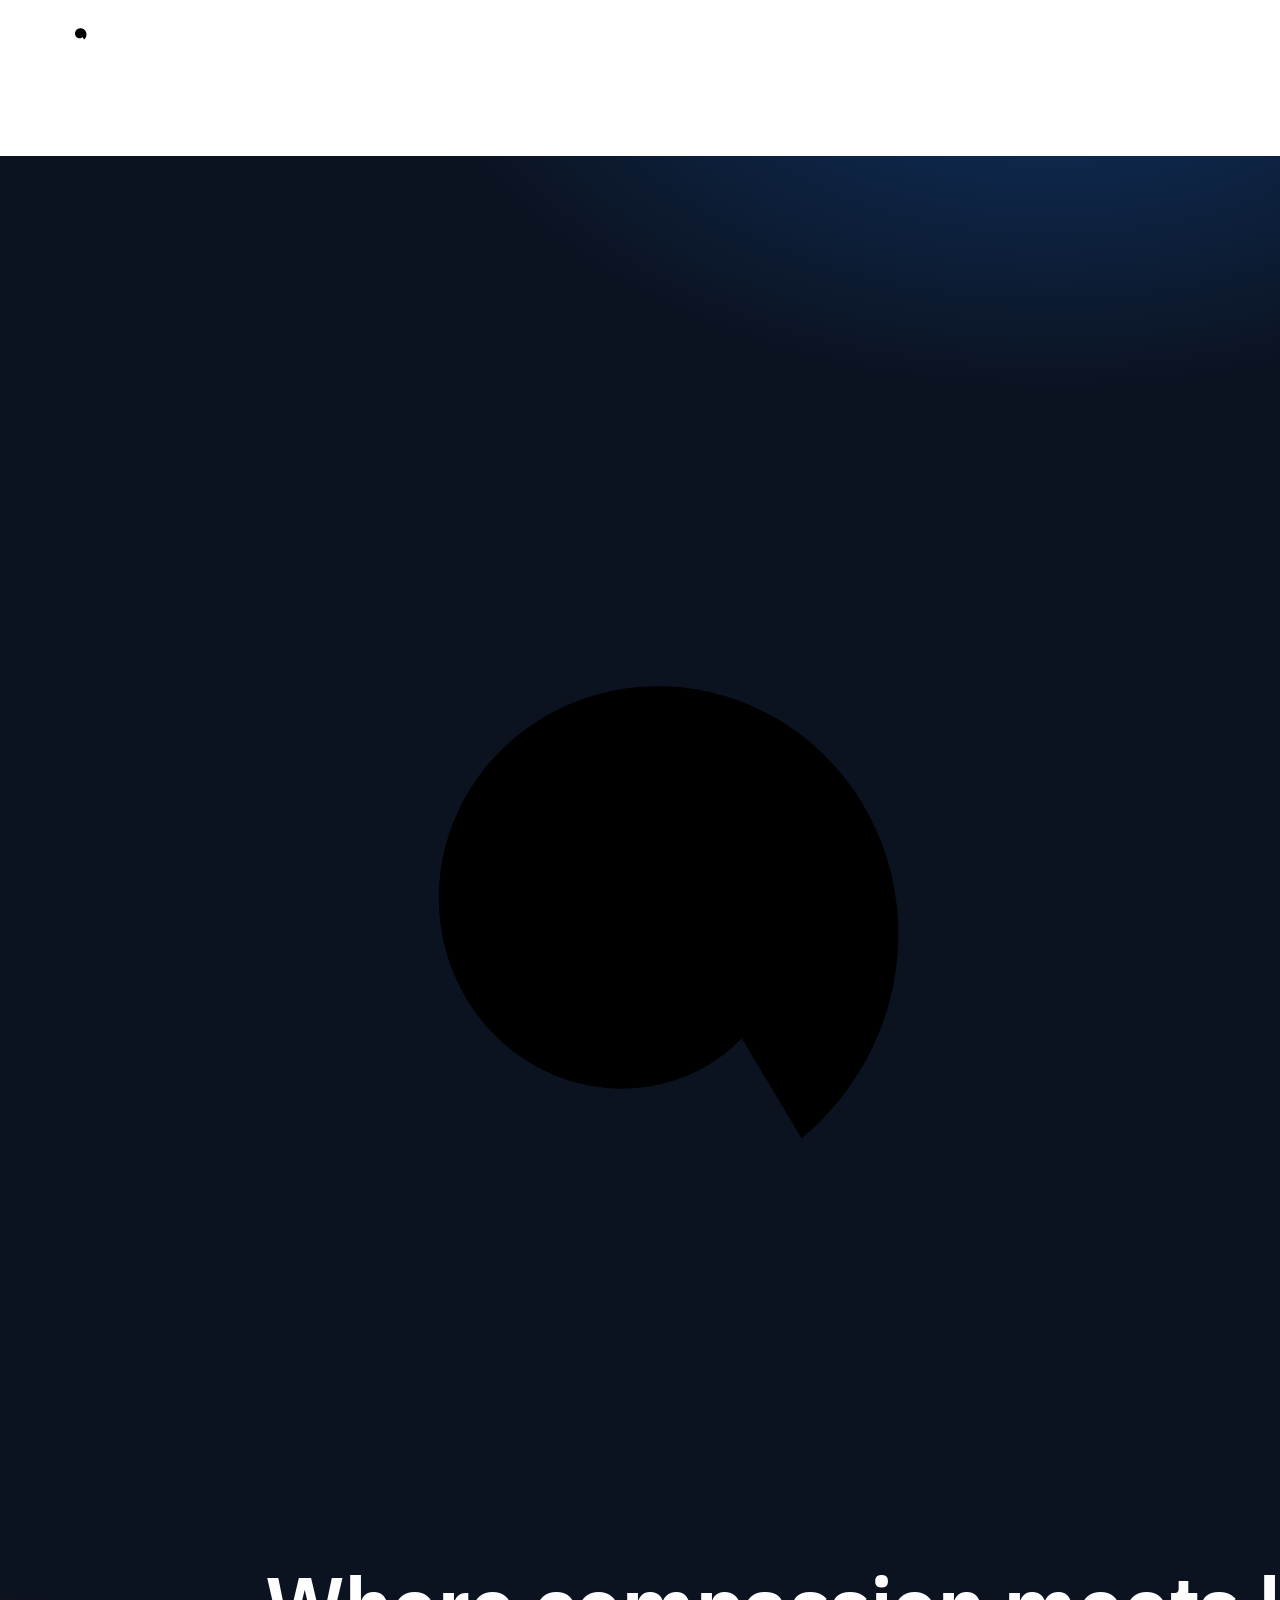
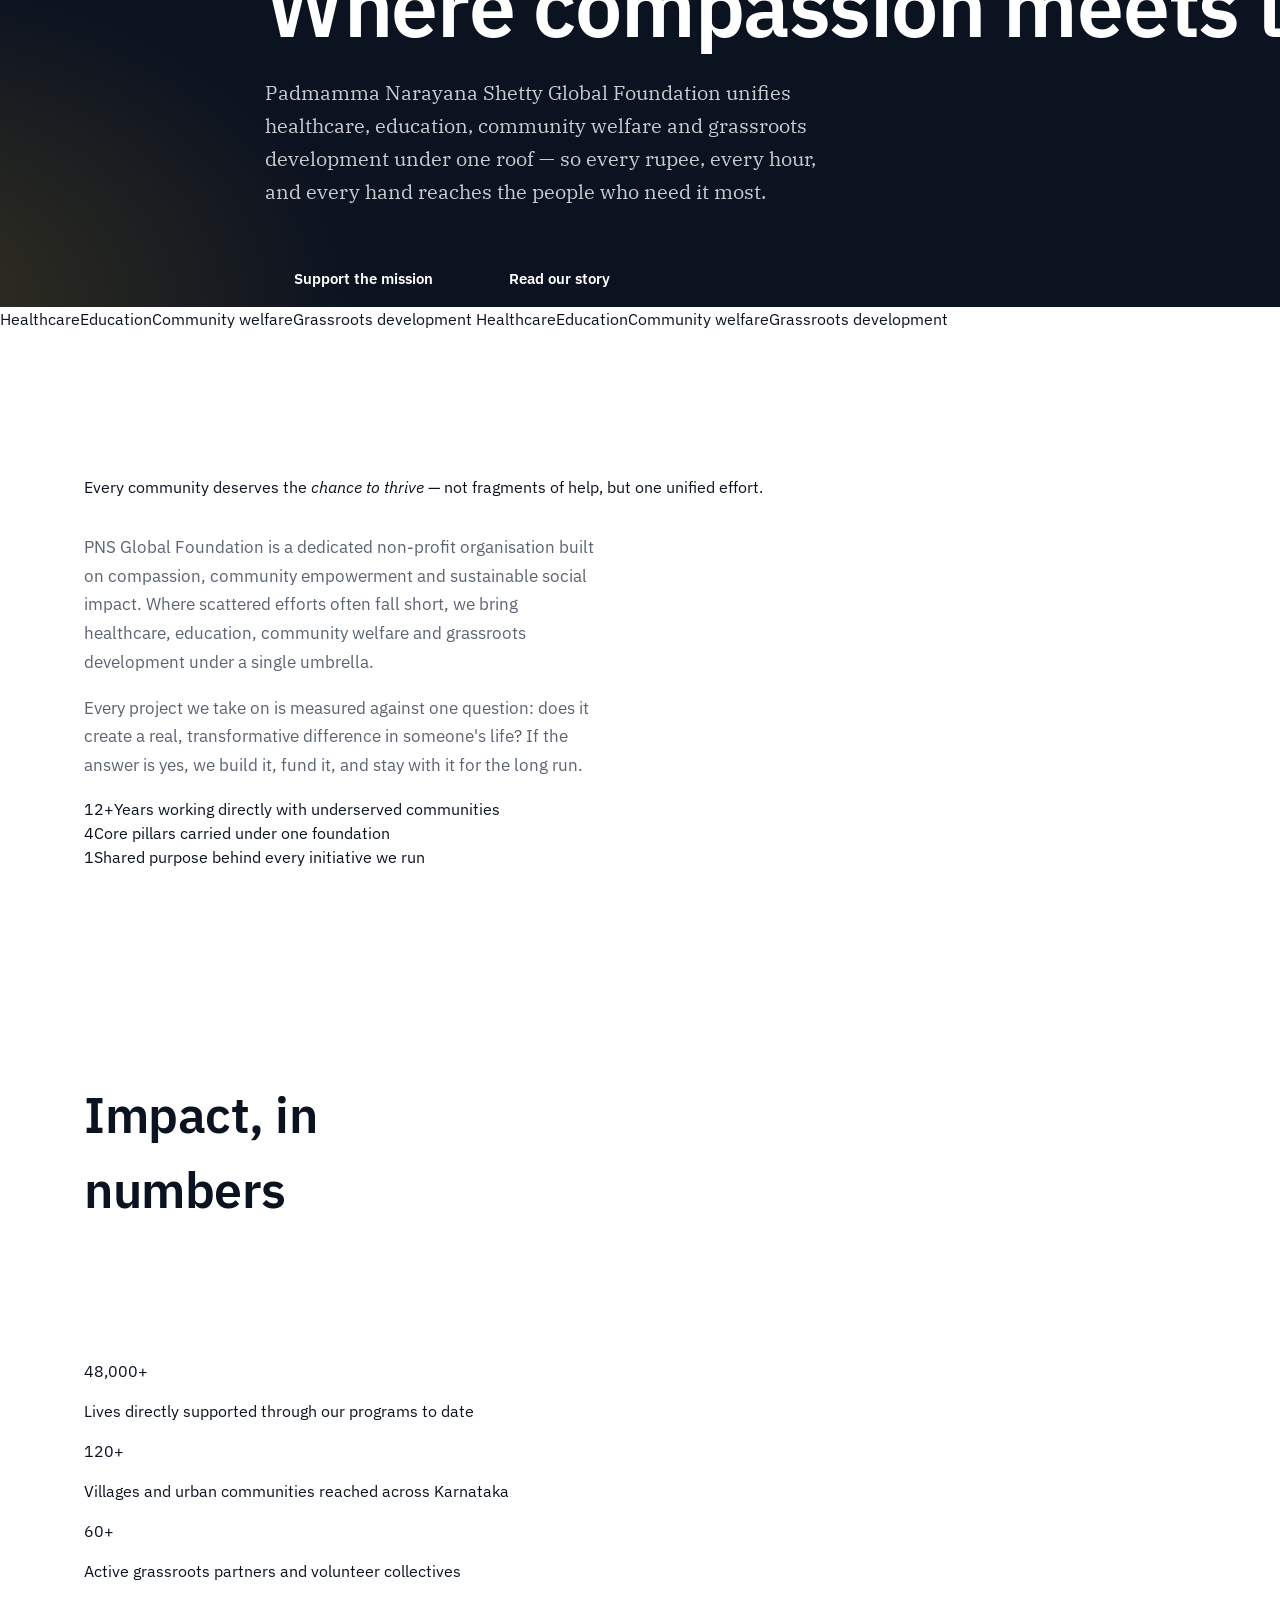
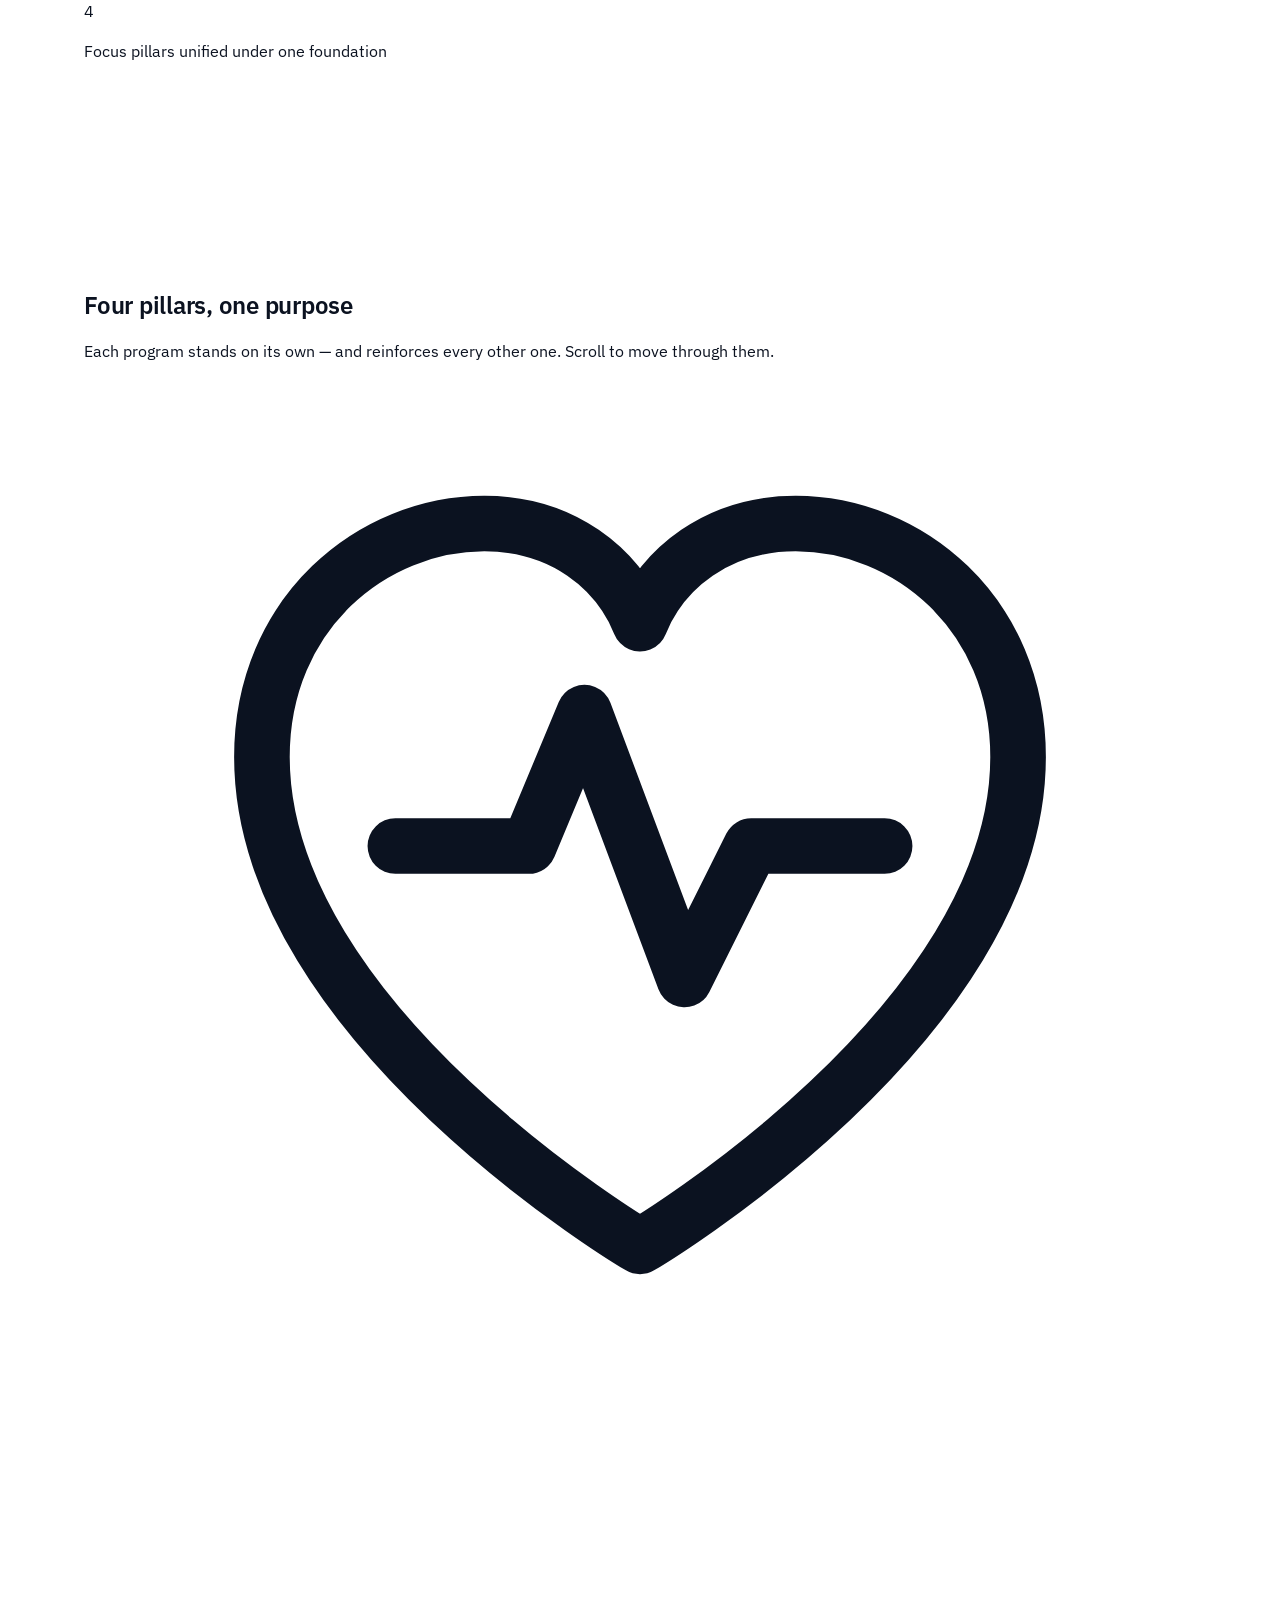
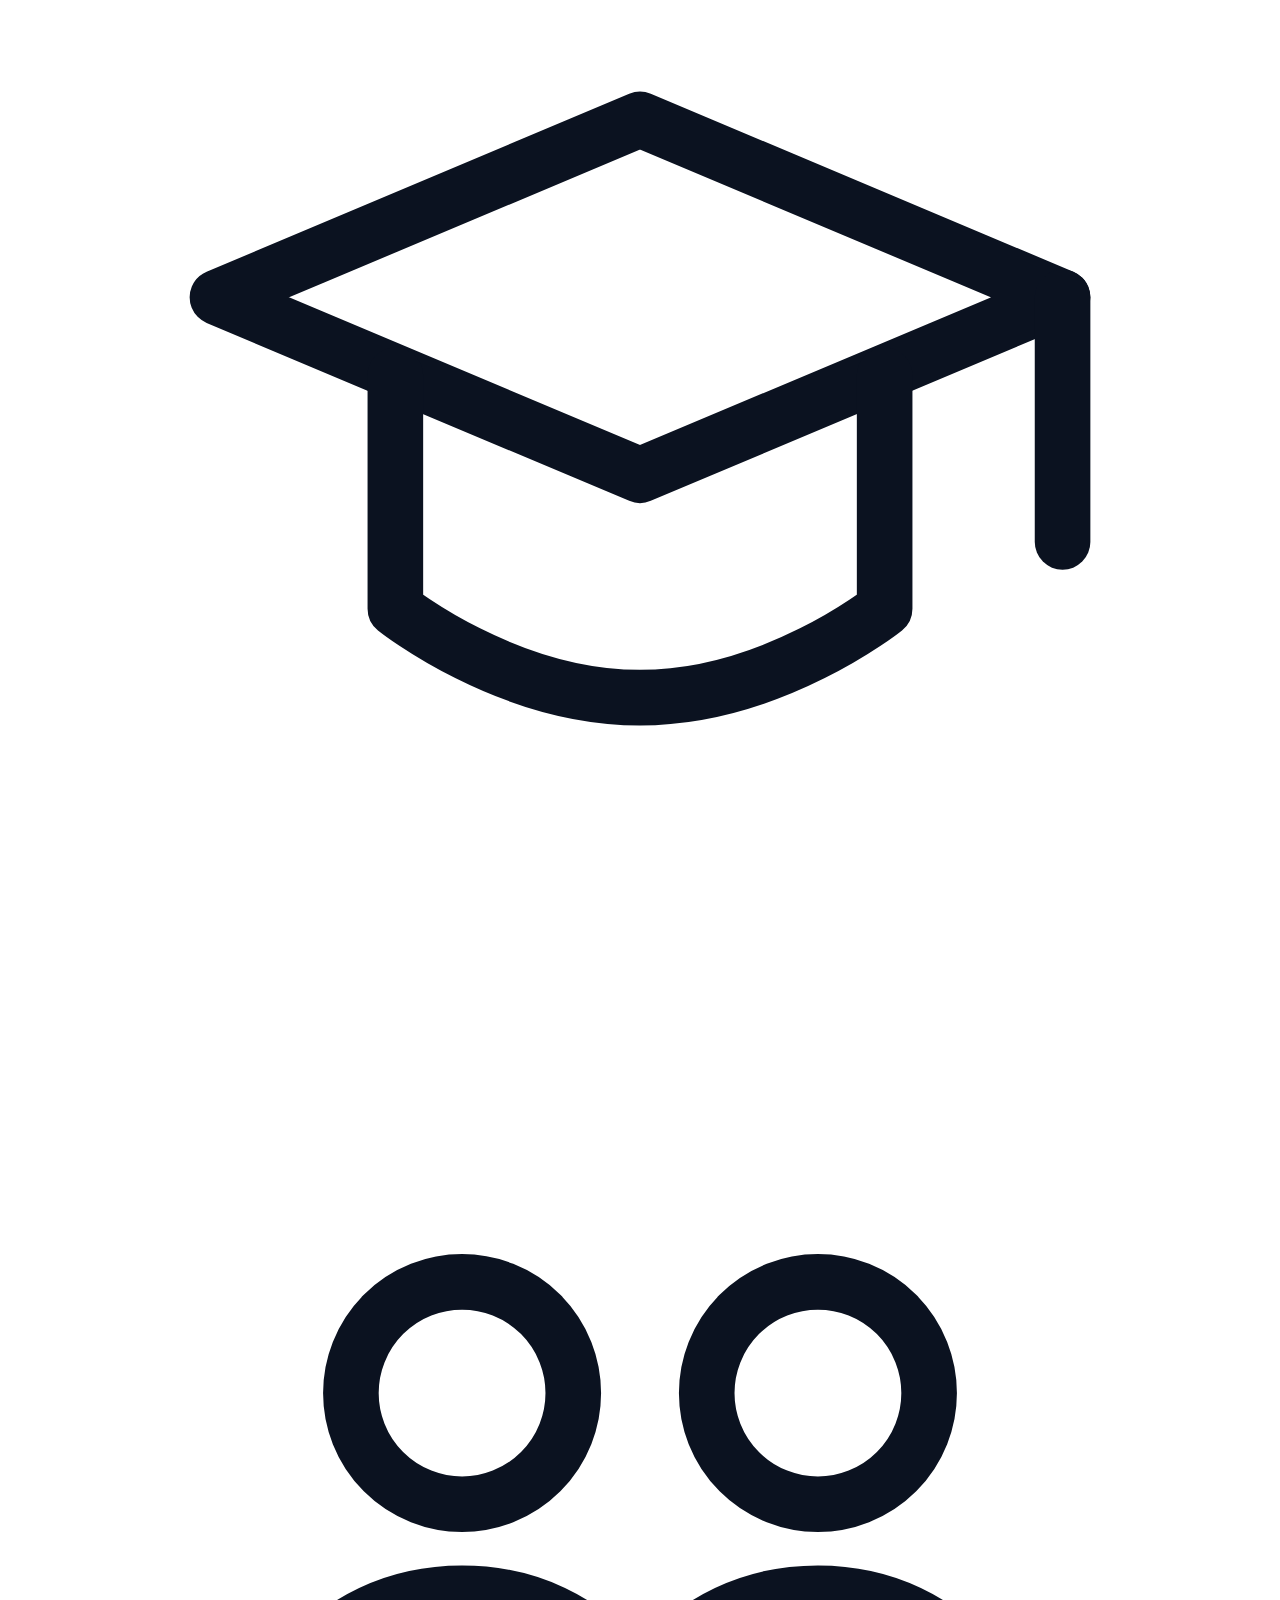
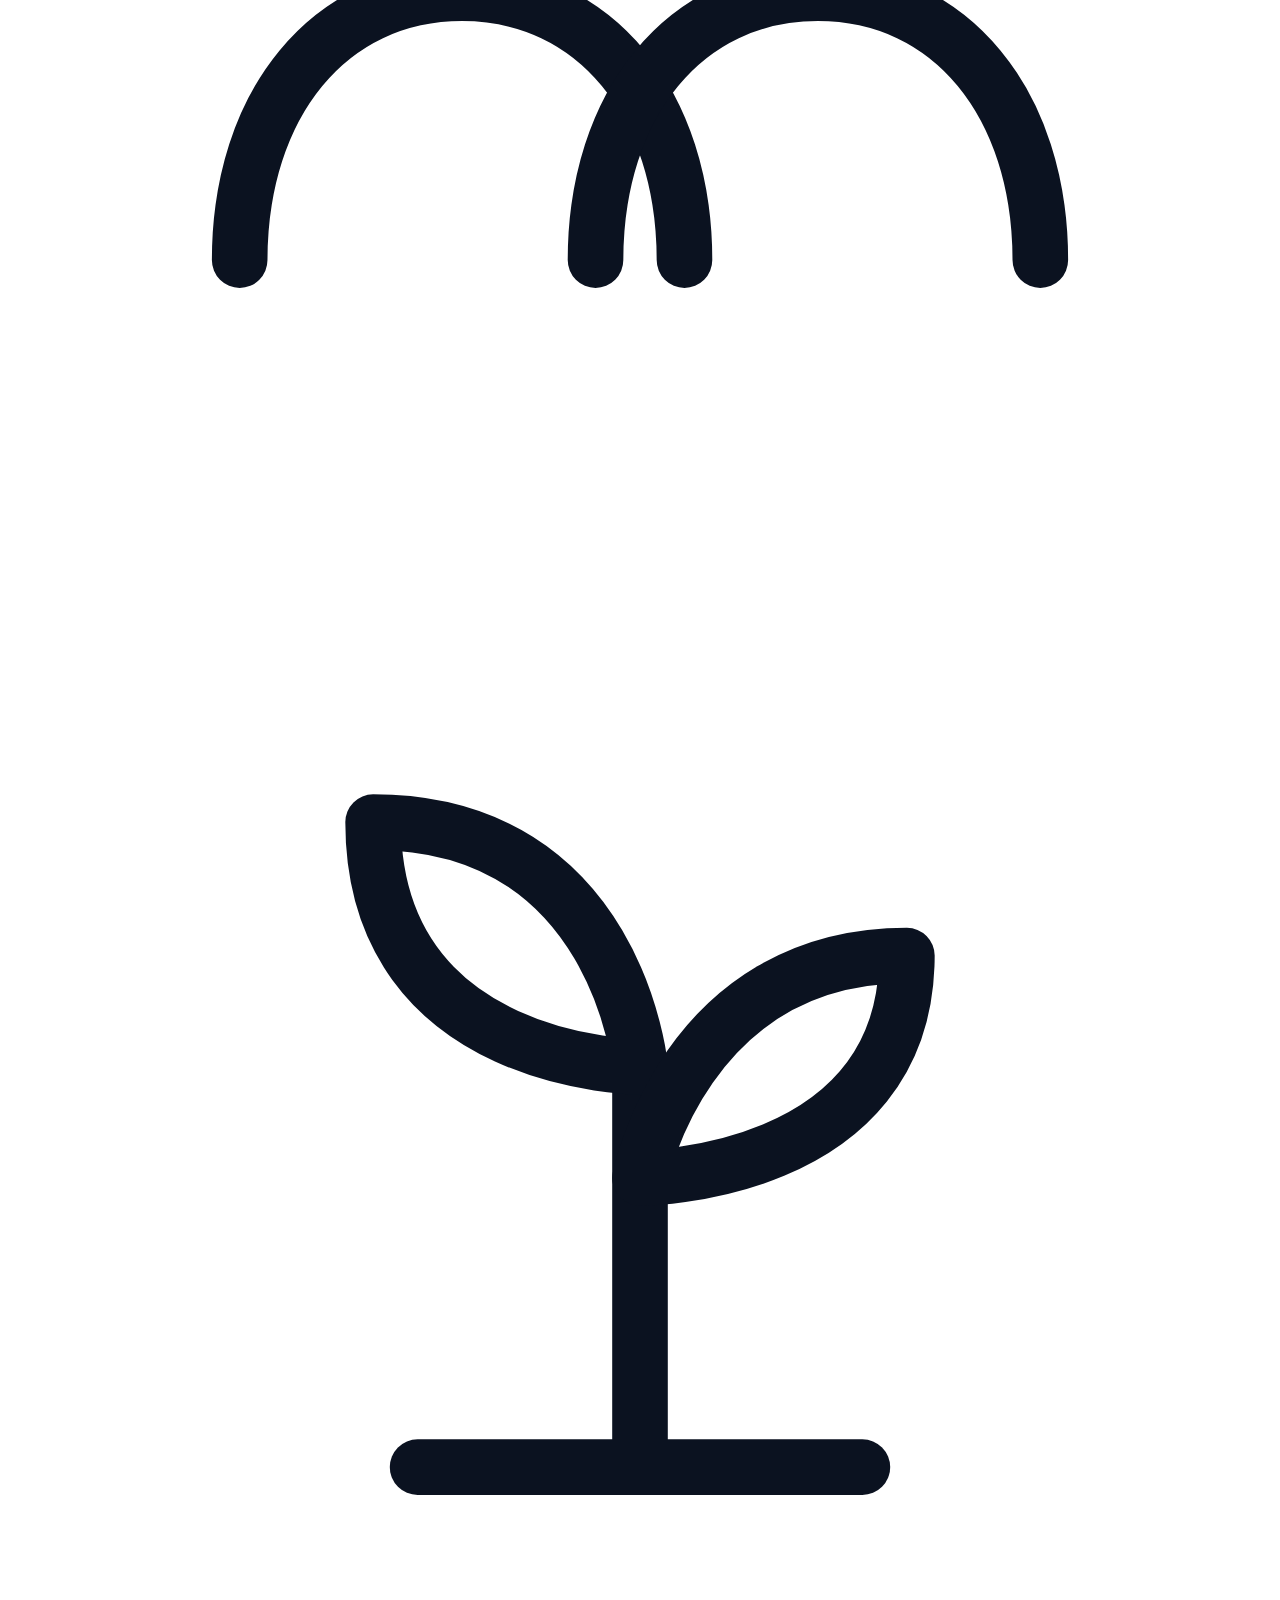
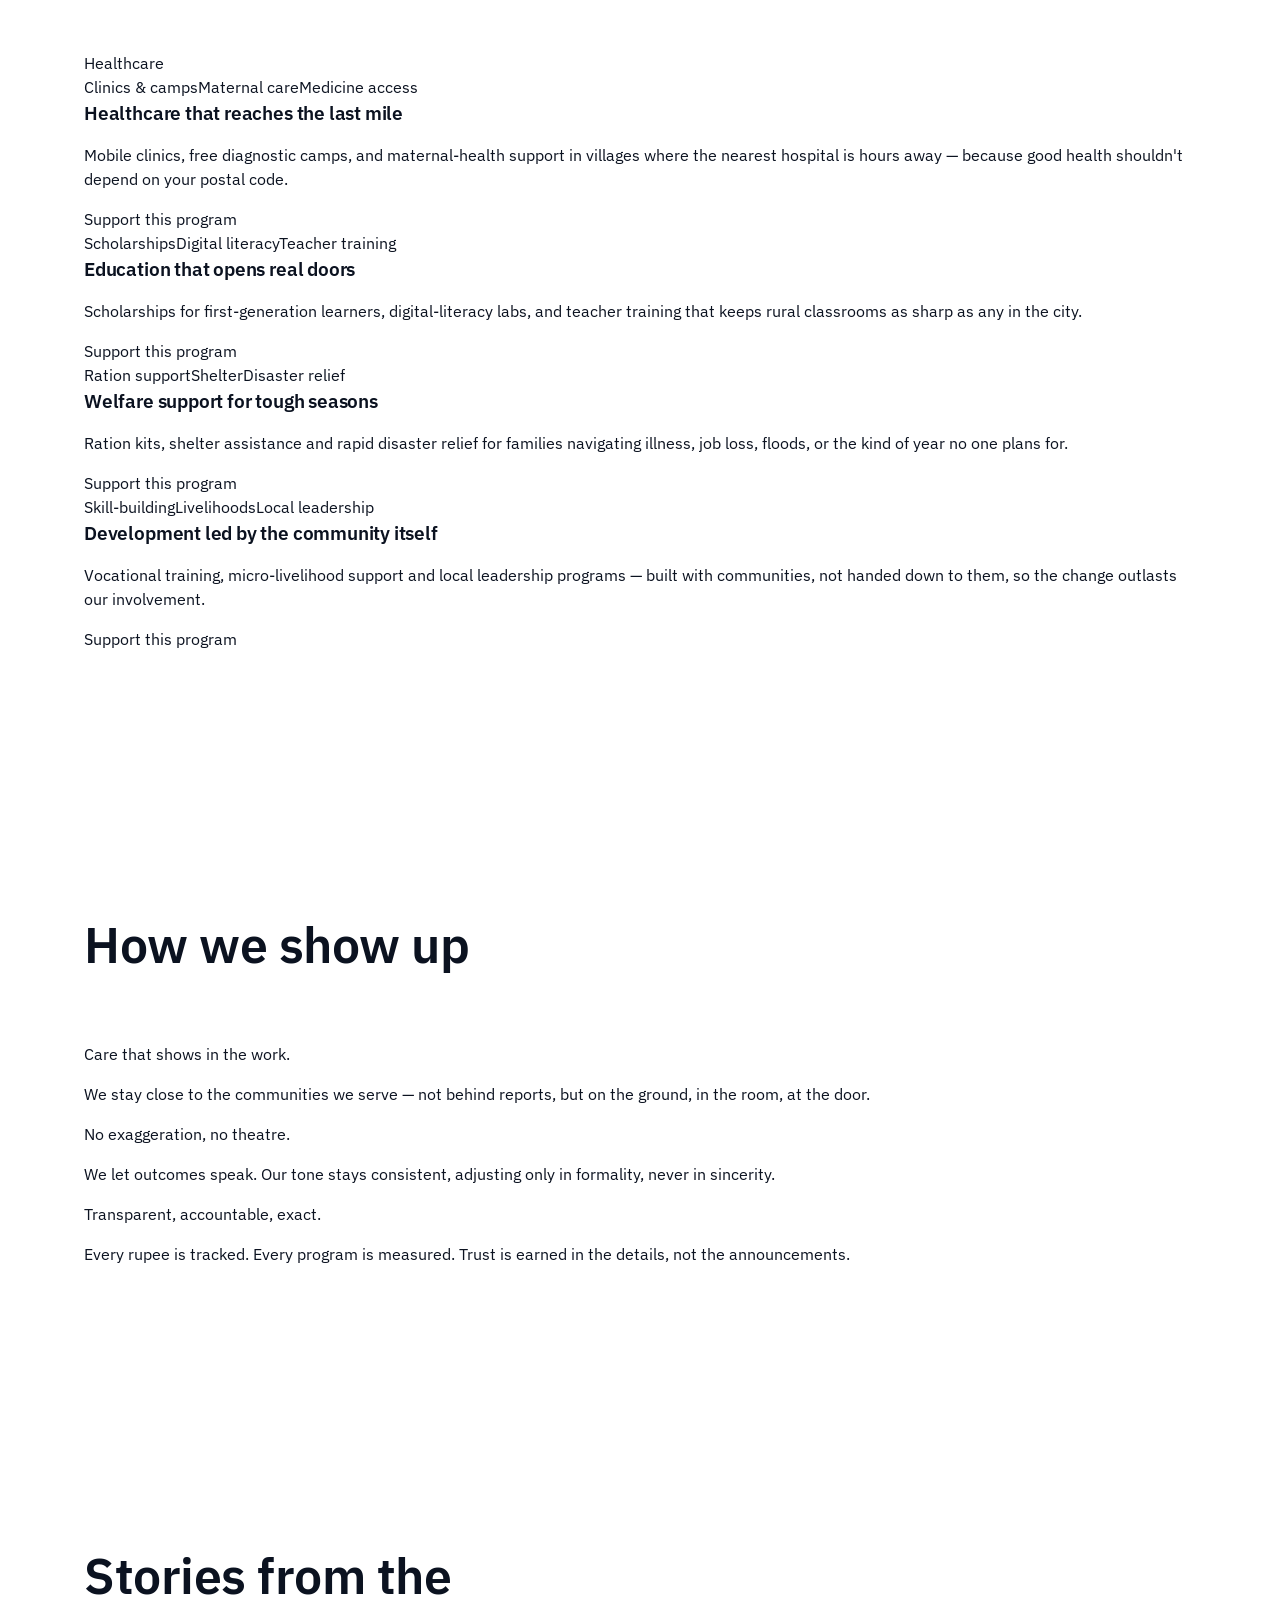
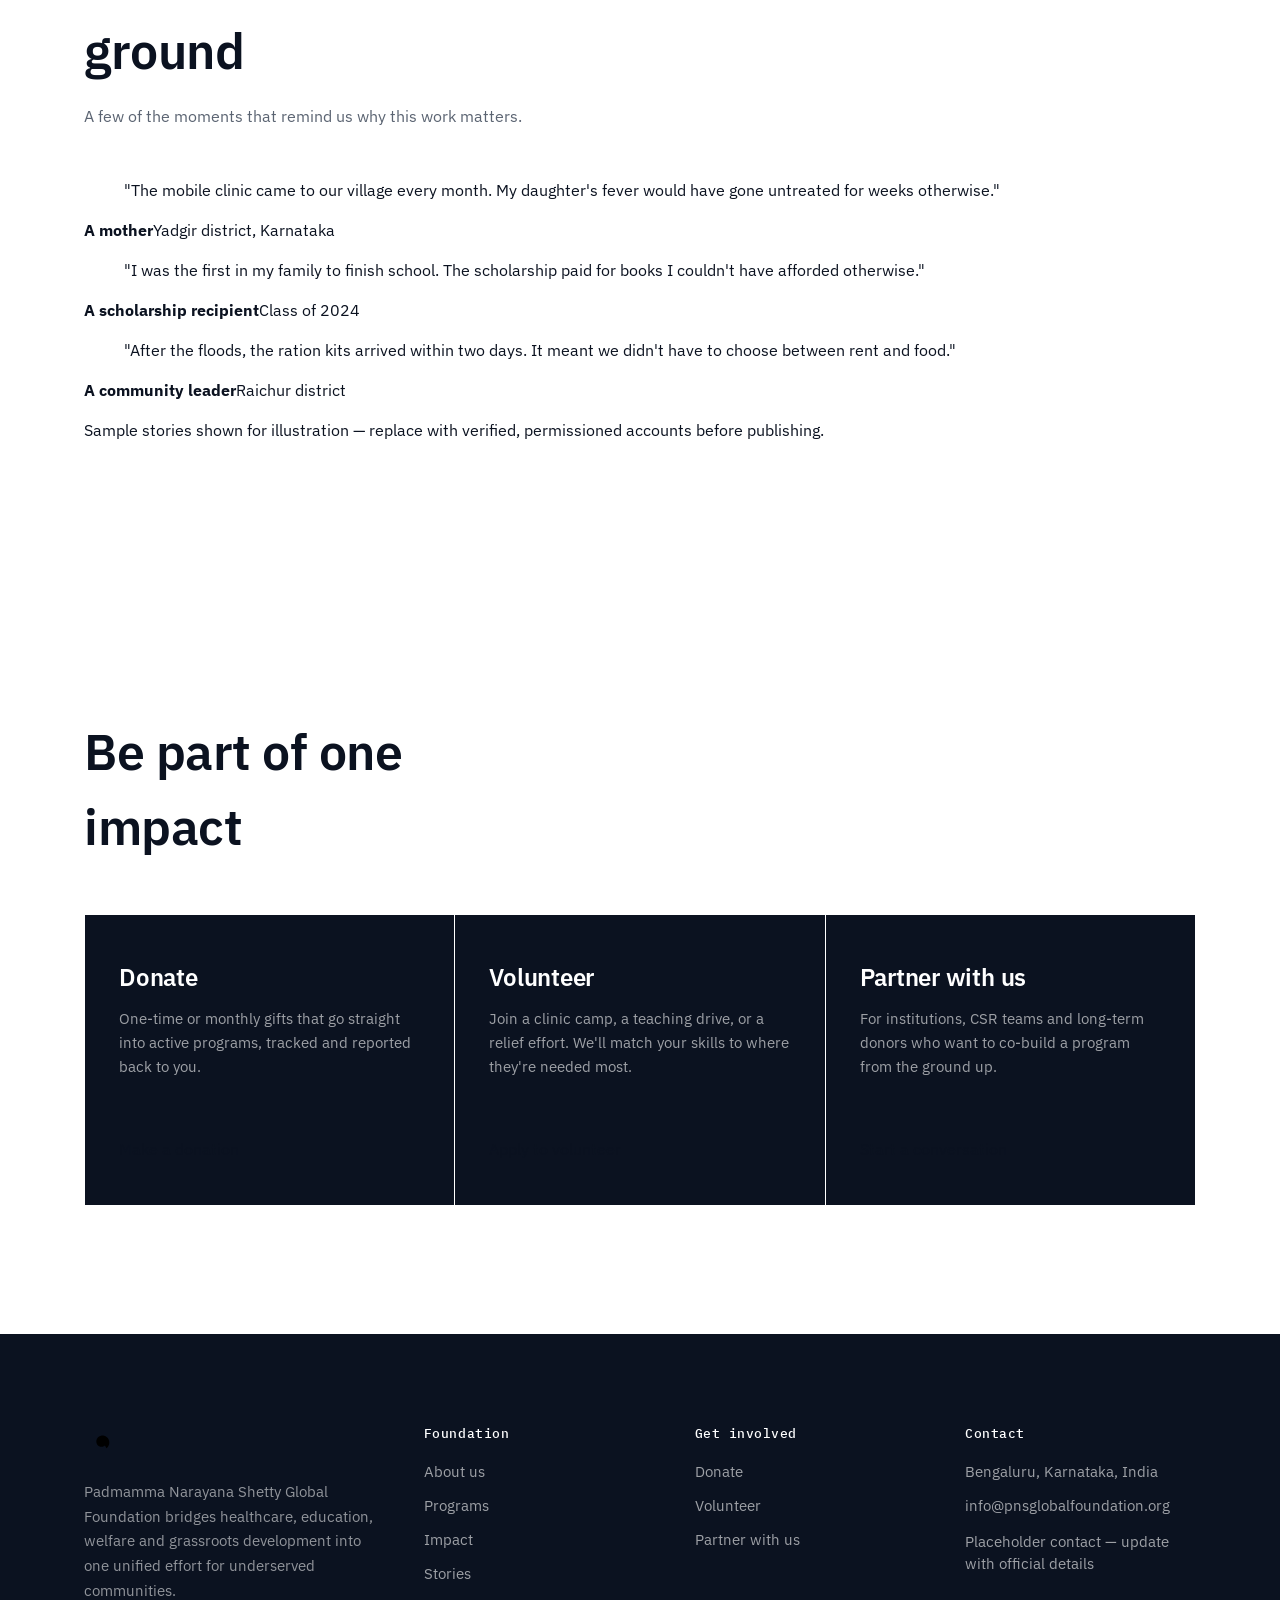
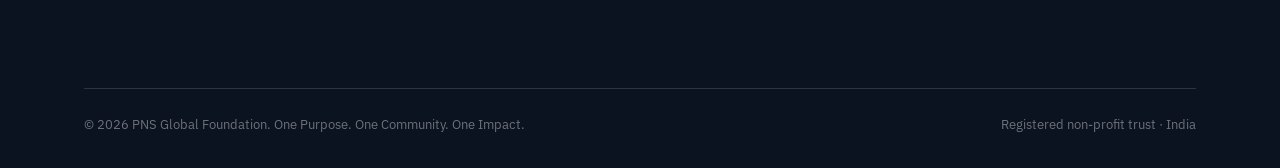
==== commit 924767b8: "Update index.html" ====
--- a/index.html
+++ b/index.html
@@ -7,278 +7,211 @@
 <meta name="description" content="Padmamma Narayana Shetty Global Foundation bridges healthcare, education, community welfare and grassroots development to uplift underserved communities.">
 <link rel="preconnect" href="https://fonts.googleapis.com">
 <link rel="preconnect" href="https://fonts.gstatic.com" crossorigin>
-<link href="https://fonts.googleapis.com/css2?family=IBM+Plex+Sans:wght@400;500;600;700&family=IBM+Plex+Serif:ital,wght@0,400;0,500;1,400;1,500&family=IBM+Plex+Mono:wght@400;500&display=swap" rel="stylesheet">
+<link href="https://fonts.googleapis.com/css2?family=IBM+Plex+Sans:wght@400;500;600;700&family=IBM+Plex+Serif:ital,wght@0,400;0,500;0,600;1,400;1,500&family=IBM+Plex+Mono:wght@500&display=swap" rel="stylesheet">
 <link rel="stylesheet" href="style.css">
 </head>
 <body>
 
-<!-- ============ SVG SPRITE ============ -->
-<svg width="0" height="0" style="position:absolute" aria-hidden="true">
-  <defs>
-    <symbol id="pns-mark" viewBox="-120 -120 240 240">
-      <g stroke="currentColor" stroke-width="13" stroke-linecap="round" fill="none">
-        <path d="M 6.00,0.00 L 6.25,0.42 L 6.46,0.88 L 6.64,1.36 L 6.78,1.88 L 6.89,2.42 L 6.95,2.98 L 6.96,3.56 L 6.93,4.16 L 6.85,4.76 L 6.71,5.38 L 6.52,5.99 L 6.28,6.61 L 5.99,7.22 L 5.64,7.82 L 5.24,8.40 L 4.78,8.96 L 4.27,9.50 L 3.71,10.01 L 3.10,10.49 L 2.44,10.93 L 1.74,11.33 L 0.99,11.68 L 0.21,11.98 L -0.61,12.22 L -1.47,12.41 L -2.35,12.54 L -3.26,12.61 L -4.18,12.60 L -5.12,12.53 L -6.07,12.39 L -7.02,12.18 L -7.97,11.89 L -8.92,11.53 L -9.85,11.10 L -10.76,10.59 L -11.65,10.01 L -12.51,9.36 L -13.33,8.63 L -14.11,7.84 L -14.84,6.98 L -15.52,6.06 L -16.14,5.08 L -16.70,4.04 L -17.19,2.94 L -17.61,1.80 L -17.95,0.62 L -18.21,-0.60 L -18.39,-1.85 L -18.48,-3.13 L -18.48,-4.44 L -18.38,-5.75 L -18.19,-7.07 L -17.91,-8.39 L -17.53,-9.71 L -17.05,-11.01 L -16.48,-12.29 L -15.81,-13.55 L -15.05,-14.76 L -14.19,-15.94 L -13.24,-17.07 L -12.20,-18.14 L -11.08,-19.14 L -9.88,-20.08 L -8.60,-20.94 L -7.25,-21.72 L -5.83,-22.41 L -4.35,-23.01 L -2.82,-23.51 L -1.24,-23.91 L 0.38,-24.20 L 2.03,-24.38 L 3.71,-24.44 L 5.41,-24.39 L 7.12,-24.22 L 8.83,-23.92 L 10.53,-23.51 L 12.21,-22.98 L 13.87,-22.32 L 15.50,-21.54 L 17.08,-20.65 L 18.62,-19.64 L 20.09,-18.51 L 21.50,-17.28 L 22.83,-15.94 L 24.07,-14.49 L 25.23,-12.95 L 26.28,-11.33 L 27.23,-9.61 L 28.07,-7.82 L 28.79,-5.96 L 29.38,-4.04 L 29.85,-2.07 L 30.18,-0.05 L 30.37,2.01 L 30.43,4.09 L 30.34,6.18 L 30.10,8.29 L 29.72,10.38 L 29.19,12.47 L 28.51,14.53 L 27.69,16.55 L 26.72,18.53 L 25.61,20.46 L 24.37,22.31 L 22.99,24.09 L 21.47,25.79 L 19.84,27.39 L 18.08,28.89 L 16.21,30.27 L 14.24,31.53 L 12.17,32.67 L 10.01,33.66 L 7.77,34.52 L 5.46,35.22 L 3.10,35.77 L 0.68,36.15 L -1.77,36.38 L -4.25,36.43 L -6.75,36.32 L -9.25,36.03 L -11.74,35.57 L -14.22,34.94 L -16.66,34.13 L -19.05,33.16 L -21.39,32.01 L -23.66,30.70 L -25.85,29.23 L -27.95,27.60 L -29.95,25.82 L -31.83,23.90 L -33.59,21.84 L -35.21,19.65 L -36.69,17.34 L -38.02,14.91 L -39.19,12.39 L -40.19,9.78 L -41.01,7.09 L -41.66,4.33 L -42.11,1.52 L -42.38,-1.33 L -42.45,-4.21 L -42.33,-7.11 L -42.00,-10.01 L -41.48,-12.90 L -40.76,-15.77 L -39.83,-18.59 L -38.72,-21.36 L -37.41,-24.07 L -35.90,-26.69 L -34.22,-29.23 L -32.35,-31.65 L -30.32,-33.96 L -28.12,-36.13 L -25.76,-38.16 L -23.25,-40.04 L -20.61,-41.75 L -17.85,-43.28 L -14.97,-44.64 L -11.99,-45.80 L -8.92,-46.76 L -5.77,-47.51 L -2.57,-48.05 L 0.68,-48.38 L 3.97,-48.48 L 7.27,-48.36 L 10.57,-48.01 L 13.86,-47.44 L 17.12,-46.64 L 20.34,-45.61 L 23.49,-44.37 L 26.57,-42.90 L 29.55,-41.22 L 32.43,-39.33 L 35.19,-37.24 L 37.82,-34.96 L 40.29,-32.49 L 42.61,-29.84 L 44.75,-27.04 L 46.70,-24.07 L 48.46,-20.97 L 50.01,-17.74 L 51.34,-14.39 L 52.45,-10.95 L 53.33,-7.42 L 53.96,-3.82 L 54.36,-0.17 L 54.51,3.52 L 54.40,7.22 L 54.05,10.93 L 53.44,14.62 L 52.57,18.28 L 51.46,21.89 L 50.10,25.43 L 48.49,28.88 L 46.64,32.24 L 44.56,35.47 L 42.26,38.58 L 39.74,41.53 L 37.01,44.32 L 34.09,46.92"/><line x1="0.00" y1="-74.00" x2="0.00" y2="-108.00"/><line x1="37.00" y1="-64.09" x2="47.00" y2="-81.41"/><line x1="64.09" y1="-37.00" x2="86.60" y2="-50.00"/><line x1="74.00" y1="0.00" x2="108.00" y2="0.00"/><line x1="64.09" y1="37.00" x2="81.41" y2="47.00"/><line x1="37.00" y1="64.09" x2="52.00" y2="90.07"/><line x1="0.00" y1="74.00" x2="0.00" y2="108.00"/><line x1="-37.00" y1="64.09" x2="-47.00" y2="81.41"/><line x1="-64.09" y1="37.00" x2="-86.60" y2="50.00"/><line x1="-74.00" y1="0.00" x2="-108.00" y2="0.00"/><line x1="-64.09" y1="-37.00" x2="-81.41" y2="-47.00"/><line x1="-37.00" y1="-64.09" x2="-52.00" y2="-90.07"/>
-      </g>
-    </symbol>
-    <linearGradient id="markGradient" x1="0%" y1="0%" x2="100%" y2="100%">
-      <stop offset="0%" stop-color="#FBC927"/>
-      <stop offset="100%" stop-color="#1455A5"/>
-    </linearGradient>
-  </defs>
-</svg>
-
-<div class="cursor"></div>
+<canvas id="grain"></canvas>
+<div class="cursor-ring"></div>
+<div class="cursor-dot"></div>
 
 <!-- ============ NAV ============ -->
 <header class="nav">
   <a href="#top" class="nav-brand">
-    <svg class="mark" viewBox="-120 -120 240 240"><use href="#pns-mark"/></svg>
-    <span class="word">PNS Global Foundation<small>One Purpose. One Community. One Impact.</small></span>
+    <svg class="mark" viewBox="-135 -135 270 270" style="width:32px;height:32px;"><g><path d="M 6.00,0.00 L 6.22,0.38 L 6.42,0.79 L 6.60,1.23 L 6.74,1.69 L 6.85,2.17 L 6.92,2.67 L 6.96,3.19 L 6.96,3.72 L 6.92,4.27 L 6.84,4.82 L 6.71,5.38 L 6.54,5.94 L 6.33,6.50 L 6.08,7.05 L 5.77,7.60 L 5.43,8.14 L 5.04,8.66 L 4.60,9.16 L 4.13,9.65 L 3.60,10.10 L 3.04,10.53 L 2.44,10.93 L 1.81,11.29 L 1.13,11.62 L 0.43,11.90 L -0.31,12.14 L -1.08,12.33 L -1.87,12.48 L -2.68,12.57 L -3.51,12.61 L -4.35,12.60 L -5.21,12.52 L -6.07,12.39 L -6.94,12.20 L -7.80,11.95 L -8.66,11.64 L -9.51,11.27 L -10.35,10.83 L -11.17,10.34 L -11.96,9.78 L -12.73,9.17 L -13.47,8.50 L -14.18,7.77 L -14.84,6.98 L -15.46,6.15 L -16.03,5.26 L -16.55,4.33 L -17.02,3.35 L -17.43,2.33 L -17.77,1.27 L -18.05,0.18 L -18.27,-0.94 L -18.41,-2.09 L -18.48,-3.25 L -18.48,-4.44 L -18.39,-5.63 L -18.24,-6.83 L -18.00,-8.03 L -17.68,-9.23 L -17.28,-10.42 L -16.81,-11.60 L -16.25,-12.75 L -15.61,-13.88 L -14.90,-14.98 L -14.11,-16.05 L -13.24,-17.07 L -12.30,-18.04 L -11.29,-18.97 L -10.21,-19.83 L -9.07,-20.64 L -7.87,-21.38 L -6.61,-22.05 L -5.30,-22.64 L -3.94,-23.16 L -2.54,-23.59 L -1.09,-23.94 L 0.38,-24.20 L 1.88,-24.36 L 3.41,-24.44 L 4.95,-24.41 L 6.50,-24.29 L 8.05,-24.07 L 9.60,-23.75 L 11.14,-23.33 L 12.67,-22.81 L 14.17,-22.19 L 15.64,-21.47 L 17.08,-20.65 L 18.48,-19.74 L 19.83,-18.73 L 21.12,-17.63 L 22.35,-16.44 L 23.52,-15.16 L 24.61,-13.81 L 25.62,-12.37 L 26.55,-10.87 L 27.39,-9.29 L 28.14,-7.66 L 28.79,-5.96 L 29.33,-4.22 L 29.77,-2.43 L 30.10,-0.60 L 30.32,1.26 L 30.42,3.14 L 30.40,5.04 L 30.27,6.95 L 30.01,8.86 L 29.63,10.76 L 29.13,12.66 L 28.51,14.53 L 27.77,16.37 L 26.91,18.18 L 25.93,19.94 L 24.84,21.65 L 23.63,23.29 L 22.31,24.88 L 20.89,26.38 L 19.37,27.81 L 17.75,29.15 L 16.04,30.39 L 14.24,31.53 L 12.36,32.57 L 10.41,33.49 L 8.39,34.30 L 6.31,34.98 L 4.18,35.54 L 2.00,35.96 L -0.21,36.25 L -2.45,36.41 L -4.71,36.42 L -6.98,36.30 L -9.25,36.03 L -11.52,35.62 L -13.77,35.07 L -15.99,34.37 L -18.19,33.53 L -20.33,32.55 L -22.43,31.44 L -24.47,30.18 L -26.43,28.80 L -28.32,27.29 L -30.12,25.65 L -31.83,23.90 L -33.43,22.03 L -34.93,20.05 L -36.30,17.98 L -37.55,15.81 L -38.68,13.55 L -39.66,11.22 L -40.51,8.81 L -41.21,6.35 L -41.75,3.83 L -42.14,1.26 L -42.38,-1.33 L -42.45,-3.95 L -42.36,-6.59 L -42.11,-9.22 L -41.69,-11.86 L -41.11,-14.47 L -40.36,-17.06 L -39.45,-19.61 L -38.38,-22.11 L -37.15,-24.55 L -35.76,-26.93 L -34.22,-29.23 L -32.53,-31.43 L -30.70,-33.55 L -28.73,-35.55 L -26.63,-37.44 L -24.41,-39.20 L -22.07,-40.84 L -19.62,-42.33 L -17.07,-43.67 L -14.44,-44.86 L -11.71,-45.89 L -8.92,-46.76 L -6.06,-47.45 L -3.16,-47.97 L -0.21,-48.31 L 2.77,-48.47 L 5.77,-48.44 L 8.77,-48.23 L 11.77,-47.83 L 14.75,-47.24 L 17.71,-46.47 L 20.63,-45.51 L 23.49,-44.37 L 26.29,-43.04 L 29.02,-41.54 L 31.66,-39.87 L 34.20,-38.02 L 36.64,-36.02 L 38.96,-33.86 L 41.15,-31.55 L 43.21,-29.09 L 45.12,-26.51 L 46.87,-23.80 L 48.46,-20.97 L 49.88,-18.04 L 51.11,-15.01 L 52.17,-11.90 L 53.03,-8.71 L 53.70,-5.46 L 54.17,-2.17 L 54.44,1.17 L 54.50,4.52 L 54.36,7.89 L 54.00,11.26 L 53.44,14.62 L 52.66,17.95 L 51.68,21.23 L 50.49,24.47 L 49.10,27.64 L 47.51,30.73 L 45.73,33.72 L 43.75,36.62 L 41.59,39.40 L 39.26,42.05 L 36.76,44.56 L 34.09,46.92"/><line x1="0.00" y1="-74.00" x2="0.00" y2="-108.00"/><line x1="37.00" y1="-64.09" x2="47.00" y2="-81.41"/><line x1="64.09" y1="-37.00" x2="86.60" y2="-50.00"/><line x1="74.00" y1="0.00" x2="108.00" y2="0.00"/><line x1="64.09" y1="37.00" x2="81.41" y2="47.00"/><line x1="37.00" y1="64.09" x2="52.00" y2="90.07"/><line x1="0.00" y1="74.00" x2="0.00" y2="108.00"/><line x1="-37.00" y1="64.09" x2="-47.00" y2="81.41"/><line x1="-64.09" y1="37.00" x2="-86.60" y2="50.00"/><line x1="-74.00" y1="0.00" x2="-108.00" y2="0.00"/><line x1="-64.09" y1="-37.00" x2="-81.41" y2="-47.00"/><line x1="-37.00" y1="-64.09" x2="-52.00" y2="-90.07"/></g></svg>
+    <span class="word">PNS Global Foundation</span>
   </a>
   <nav class="nav-links">
     <a href="#about">About</a>
     <a href="#programs">Programs</a>
     <a href="#impact">Impact</a>
     <a href="#stories">Stories</a>
-    <a href="#involve" class="nav-cta">Donate</a>
+    <a href="#involve" class="nav-donate">Donate</a>
   </nav>
-  <button class="nav-toggle" aria-label="Menu">
-    <span></span><span></span><span></span>
-  </button>
+  <button class="nav-toggle" aria-label="Menu"><span></span><span></span><span></span></button>
 </header>
 
 <!-- ============ HERO ============ -->
 <section class="hero" id="top">
-  <div class="hero-mark-wrap" aria-hidden="true">
-    <svg viewBox="-120 -120 240 240"><use href="#pns-mark"/></svg>
+  <div class="hero-sun" aria-hidden="true">
+    <div class="hero-sun-spin">
+      <svg viewBox="-135 -135 270 270"><g class="ray coil"><path d="M 6.00,0.00 L 6.22,0.38 L 6.42,0.79 L 6.60,1.23 L 6.74,1.69 L 6.85,2.17 L 6.92,2.67 L 6.96,3.19 L 6.96,3.72 L 6.92,4.27 L 6.84,4.82 L 6.71,5.38 L 6.54,5.94 L 6.33,6.50 L 6.08,7.05 L 5.77,7.60 L 5.43,8.14 L 5.04,8.66 L 4.60,9.16 L 4.13,9.65 L 3.60,10.10 L 3.04,10.53 L 2.44,10.93 L 1.81,11.29 L 1.13,11.62 L 0.43,11.90 L -0.31,12.14 L -1.08,12.33 L -1.87,12.48 L -2.68,12.57 L -3.51,12.61 L -4.35,12.60 L -5.21,12.52 L -6.07,12.39 L -6.94,12.20 L -7.80,11.95 L -8.66,11.64 L -9.51,11.27 L -10.35,10.83 L -11.17,10.34 L -11.96,9.78 L -12.73,9.17 L -13.47,8.50 L -14.18,7.77 L -14.84,6.98 L -15.46,6.15 L -16.03,5.26 L -16.55,4.33 L -17.02,3.35 L -17.43,2.33 L -17.77,1.27 L -18.05,0.18 L -18.27,-0.94 L -18.41,-2.09 L -18.48,-3.25 L -18.48,-4.44 L -18.39,-5.63 L -18.24,-6.83 L -18.00,-8.03 L -17.68,-9.23 L -17.28,-10.42 L -16.81,-11.60 L -16.25,-12.75 L -15.61,-13.88 L -14.90,-14.98 L -14.11,-16.05 L -13.24,-17.07 L -12.30,-18.04 L -11.29,-18.97 L -10.21,-19.83 L -9.07,-20.64 L -7.87,-21.38 L -6.61,-22.05 L -5.30,-22.64 L -3.94,-23.16 L -2.54,-23.59 L -1.09,-23.94 L 0.38,-24.20 L 1.88,-24.36 L 3.41,-24.44 L 4.95,-24.41 L 6.50,-24.29 L 8.05,-24.07 L 9.60,-23.75 L 11.14,-23.33 L 12.67,-22.81 L 14.17,-22.19 L 15.64,-21.47 L 17.08,-20.65 L 18.48,-19.74 L 19.83,-18.73 L 21.12,-17.63 L 22.35,-16.44 L 23.52,-15.16 L 24.61,-13.81 L 25.62,-12.37 L 26.55,-10.87 L 27.39,-9.29 L 28.14,-7.66 L 28.79,-5.96 L 29.33,-4.22 L 29.77,-2.43 L 30.10,-0.60 L 30.32,1.26 L 30.42,3.14 L 30.40,5.04 L 30.27,6.95 L 30.01,8.86 L 29.63,10.76 L 29.13,12.66 L 28.51,14.53 L 27.77,16.37 L 26.91,18.18 L 25.93,19.94 L 24.84,21.65 L 23.63,23.29 L 22.31,24.88 L 20.89,26.38 L 19.37,27.81 L 17.75,29.15 L 16.04,30.39 L 14.24,31.53 L 12.36,32.57 L 10.41,33.49 L 8.39,34.30 L 6.31,34.98 L 4.18,35.54 L 2.00,35.96 L -0.21,36.25 L -2.45,36.41 L -4.71,36.42 L -6.98,36.30 L -9.25,36.03 L -11.52,35.62 L -13.77,35.07 L -15.99,34.37 L -18.19,33.53 L -20.33,32.55 L -22.43,31.44 L -24.47,30.18 L -26.43,28.80 L -28.32,27.29 L -30.12,25.65 L -31.83,23.90 L -33.43,22.03 L -34.93,20.05 L -36.30,17.98 L -37.55,15.81 L -38.68,13.55 L -39.66,11.22 L -40.51,8.81 L -41.21,6.35 L -41.75,3.83 L -42.14,1.26 L -42.38,-1.33 L -42.45,-3.95 L -42.36,-6.59 L -42.11,-9.22 L -41.69,-11.86 L -41.11,-14.47 L -40.36,-17.06 L -39.45,-19.61 L -38.38,-22.11 L -37.15,-24.55 L -35.76,-26.93 L -34.22,-29.23 L -32.53,-31.43 L -30.70,-33.55 L -28.73,-35.55 L -26.63,-37.44 L -24.41,-39.20 L -22.07,-40.84 L -19.62,-42.33 L -17.07,-43.67 L -14.44,-44.86 L -11.71,-45.89 L -8.92,-46.76 L -6.06,-47.45 L -3.16,-47.97 L -0.21,-48.31 L 2.77,-48.47 L 5.77,-48.44 L 8.77,-48.23 L 11.77,-47.83 L 14.75,-47.24 L 17.71,-46.47 L 20.63,-45.51 L 23.49,-44.37 L 26.29,-43.04 L 29.02,-41.54 L 31.66,-39.87 L 34.20,-38.02 L 36.64,-36.02 L 38.96,-33.86 L 41.15,-31.55 L 43.21,-29.09 L 45.12,-26.51 L 46.87,-23.80 L 48.46,-20.97 L 49.88,-18.04 L 51.11,-15.01 L 52.17,-11.90 L 53.03,-8.71 L 53.70,-5.46 L 54.17,-2.17 L 54.44,1.17 L 54.50,4.52 L 54.36,7.89 L 54.00,11.26 L 53.44,14.62 L 52.66,17.95 L 51.68,21.23 L 50.49,24.47 L 49.10,27.64 L 47.51,30.73 L 45.73,33.72 L 43.75,36.62 L 41.59,39.40 L 39.26,42.05 L 36.76,44.56 L 34.09,46.92"/><line x1="0.00" y1="-74.00" x2="0.00" y2="-108.00"/><line x1="37.00" y1="-64.09" x2="47.00" y2="-81.41"/><line x1="64.09" y1="-37.00" x2="86.60" y2="-50.00"/><line x1="74.00" y1="0.00" x2="108.00" y2="0.00"/><line x1="64.09" y1="37.00" x2="81.41" y2="47.00"/><line x1="37.00" y1="64.09" x2="52.00" y2="90.07"/><line x1="0.00" y1="74.00" x2="0.00" y2="108.00"/><line x1="-37.00" y1="64.09" x2="-47.00" y2="81.41"/><line x1="-64.09" y1="37.00" x2="-86.60" y2="50.00"/><line x1="-74.00" y1="0.00" x2="-108.00" y2="0.00"/><line x1="-64.09" y1="-37.00" x2="-81.41" y2="-47.00"/><line x1="-37.00" y1="-64.09" x2="-52.00" y2="-90.07"/></g></svg>
+    </div>
   </div>
   <div class="container hero-inner">
-    <div class="hero-kicker">PADMAMMA NARAYANA SHETTY GLOBAL FOUNDATION</div>
-    <h1>Where compassion meets <em>lasting</em> change.</h1>
-    <p class="hero-sub">We unify healthcare, education, community welfare and grassroots development under one roof — so that every rupee, every hour, and every hand reaches the people who need it most.</p>
+    <h1 class="display"><span class="word"><span style="animation-delay:0.00s">Where&nbsp;</span></span><span class="word"><span style="animation-delay:0.09s">compassion&nbsp;</span></span><span class="word"><span style="animation-delay:0.18s">meets&nbsp;</span></span><span class="word"><span style="animation-delay:0.27s">lasting&nbsp;</span></span><span class="word"><span style="animation-delay:0.36s">change.&nbsp;</span></span></h1>
+    <p class="hero-sub">Padmamma Narayana Shetty Global Foundation unifies healthcare, education, community welfare and grassroots development under one roof — so every rupee, every hour, and every hand reaches the people who need it most.</p>
     <div class="hero-actions">
-      <a href="#involve" class="btn btn-primary">Support the mission</a>
-      <a href="#about" class="btn btn-ghost">Read our story</a>
-    </div>
-  </div>
-  <div class="scroll-cue"><span class="line"></span> SCROLL</div>
-</section>
+      <a href="#involve" class="btn btn-fill" data-magnetic><span>Support the mission</span></a>
+      <a href="#about" class="btn btn-line" data-magnetic><span>Read our story</span></a>
+    </div>
+  </div>
+</section>
+
+<!-- ============ MARQUEE ============ -->
+<div class="marquee" aria-hidden="true">
+  <div class="marquee-track">
+    <span>Healthcare</span><span>Education</span><span>Community welfare</span><span>Grassroots development</span>
+    <span>Healthcare</span><span>Education</span><span>Community welfare</span><span>Grassroots development</span>
+  </div>
+</div>
 
 <!-- ============ ABOUT ============ -->
 <section class="pad" id="about">
-  <div class="container">
-    <div class="about-grid">
-      <div class="reveal">
-        <p class="eyebrow">Brand introduction</p>
-        <p class="about-lead">Every community deserves the <span class="accent">chance to thrive</span> — not fragments of help, but one unified effort.</p>
-        <p class="about-copy">PNS Global Foundation is a dedicated non-profit organisation built on compassion, community empowerment and sustainable social impact. Where scattered efforts often fall short, we bring healthcare initiatives, educational support, community welfare and grassroots development under a single umbrella.</p>
-        <p class="about-copy">Every project we take on is measured against one question: does it create a real, transformative difference in someone's life? If the answer is yes, we build it, fund it, and stay with it for the long run.</p>
-      </div>
-      <div class="about-side reveal reveal-delay-1">
-        <svg class="about-watermark" viewBox="-120 -120 240 240"><use href="#pns-mark"/></svg>
-        <div class="stat-list">
-          <div class="stat-row"><span class="num">12+</span><span class="label">years working directly with underserved communities</span></div>
-          <div class="stat-row"><span class="num">4</span><span class="label">core pillars — health, education, welfare, grassroots</span></div>
-          <div class="stat-row"><span class="num">1</span><span class="label">shared purpose behind every initiative we run</span></div>
-        </div>
-      </div>
-    </div>
-  </div>
-</section>
-
-<!-- ============ IMPACT NUMBERS ============ -->
-<section class="impact-band pad" id="impact">
-  <div class="container">
-    <div class="section-head">
-      <h2 class="reveal">Impact, in numbers</h2>
-      <p class="reveal">Every figure below is a household that had one fewer thing to worry about this year.</p>
-    </div>
-    <div class="impact-grid">
-      <div class="impact-item reveal">
-        <div class="figure"><span class="num-val" data-count="48000">0</span><span class="suffix">+</span></div>
-        <p class="cap">Lives directly supported through our programs to date</p>
-      </div>
-      <div class="impact-item reveal reveal-delay-1">
-        <div class="figure"><span class="num-val" data-count="120">0</span><span class="suffix">+</span></div>
-        <p class="cap">Villages and urban communities reached across Karnataka</p>
-      </div>
-      <div class="impact-item reveal reveal-delay-2">
-        <div class="figure"><span class="num-val" data-count="60">0</span><span class="suffix">+</span></div>
-        <p class="cap">Active grassroots partners and volunteer collectives</p>
-      </div>
-      <div class="impact-item reveal reveal-delay-3">
-        <div class="figure"><span class="num-val" data-count="4">0</span></div>
-        <p class="cap">Focus pillars unified under one foundation</p>
-      </div>
-    </div>
-  </div>
-</section>
-
-<!-- ============ PROGRAMS ============ -->
+  <div class="container about">
+    <div class="reveal">
+      <p class="about-quote display">Every community deserves the <em>chance to thrive</em> — not fragments of help, but one unified effort.</p>
+      <p class="about-copy">PNS Global Foundation is a dedicated non-profit organisation built on compassion, community empowerment and sustainable social impact. Where scattered efforts often fall short, we bring healthcare, education, community welfare and grassroots development under a single umbrella.</p>
+      <p class="about-copy">Every project we take on is measured against one question: does it create a real, transformative difference in someone's life? If the answer is yes, we build it, fund it, and stay with it for the long run.</p>
+    </div>
+    <div class="about-figures reveal d1">
+      <div class="about-figure"><span class="n mono-num">12+</span><span class="t">Years working directly with underserved communities</span></div>
+      <div class="about-figure"><span class="n mono-num">4</span><span class="t">Core pillars carried under one foundation</span></div>
+      <div class="about-figure"><span class="n mono-num">1</span><span class="t">Shared purpose behind every initiative we run</span></div>
+    </div>
+  </div>
+</section>
+
+<!-- ============ IMPACT ============ -->
+<section class="on-blue" id="impact">
+  <div class="container" style="padding-top:80px;">
+    <h2 class="display reveal" style="font-size:clamp(30px,4.2vw,50px); max-width:14ch;">Impact, in numbers</h2>
+    <p class="reveal d1" style="margin-top:18px;color:rgba(255,255,255,.75);max-width:40ch;font-size:16px;">Every figure below is a household that had one fewer thing to worry about this year.</p>
+  </div>
+  <div class="container" style="padding-top:50px;padding-bottom:0;">
+    <div class="impact-strip reveal d2">
+      <div class="impact-cell"><div class="fig mono-num"><span class="num-val" data-count="48000">0</span><span class="plus">+</span></div><p>Lives directly supported through our programs to date</p></div>
+      <div class="impact-cell"><div class="fig mono-num"><span class="num-val" data-count="120">0</span><span class="plus">+</span></div><p>Villages and urban communities reached across Karnataka</p></div>
+      <div class="impact-cell"><div class="fig mono-num"><span class="num-val" data-count="60">0</span><span class="plus">+</span></div><p>Active grassroots partners and volunteer collectives</p></div>
+      <div class="impact-cell"><div class="fig mono-num"><span class="num-val" data-count="4">0</span></div><p>Focus pillars unified under one foundation</p></div>
+    </div>
+  </div>
+  <div style="height:80px;"></div>
+</section>
+
+<!-- ============ PROGRAMS (sticky scrollytelling) ============ -->
 <section class="pad" id="programs">
   <div class="container">
-    <div class="section-head">
-      <h2 class="reveal">Four pillars, one purpose</h2>
-      <p class="reveal">Each program stands on its own — and reinforces every other one.</p>
-    </div>
-
-    <div class="program reveal">
-      <div class="program-visual" style="background:var(--mist);">
-        <span class="tag-chip" style="background:rgba(20,85,165,.1);color:var(--blue);">01 &nbsp;Healthcare</span>
-        <svg viewBox="0 0 100 100" fill="none" stroke="var(--blue)" stroke-width="5" stroke-linecap="round" stroke-linejoin="round">
-          <path d="M50 78C50 78 16 58 16 34C16 21 26 13 36 13C43 13 48 17 50 22C52 17 57 13 64 13C74 13 84 21 84 34C84 58 50 78 50 78Z"/>
-          <path d="M28 42H40L45 30L54 54L60 42H72" />
-        </svg>
-      </div>
-      <div class="program-body">
-        <div class="tags"><span>Clinics &amp; camps</span><span>Maternal care</span><span>Medicine access</span></div>
-        <h3>Healthcare that reaches the last mile</h3>
-        <p>Mobile clinics, free diagnostic camps, and maternal-health support in villages where the nearest hospital is hours away — because good health shouldn't depend on your postal code.</p>
-        <a href="#involve" class="learn">Support this program <svg viewBox="0 0 16 16" fill="none" stroke="currentColor" stroke-width="1.6"><path d="M2 8h11M9 4l4 4-4 4"/></svg></a>
-      </div>
-    </div>
-
-    <div class="program reverse reveal">
-      <div class="program-visual" style="background:var(--mist);">
-        <span class="tag-chip" style="background:rgba(20,85,165,.1);color:var(--blue);">02 &nbsp;Education</span>
-        <svg viewBox="0 0 100 100" fill="none" stroke="var(--blue)" stroke-width="5" stroke-linecap="round" stroke-linejoin="round">
-          <path d="M12 36L50 20L88 36L50 52L12 36Z"/>
-          <path d="M28 43V64C28 64 38 72 50 72C62 72 72 64 72 64V43"/>
-          <path d="M88 36V58"/>
-        </svg>
-      </div>
-      <div class="program-body">
-        <div class="tags"><span>Scholarships</span><span>Digital literacy</span><span>Teacher training</span></div>
-        <h3>Education that opens real doors</h3>
-        <p>Scholarships for first-generation learners, digital-literacy labs, and teacher training that keeps rural classrooms as sharp as any in the city.</p>
-        <a href="#involve" class="learn">Support this program <svg viewBox="0 0 16 16" fill="none" stroke="currentColor" stroke-width="1.6"><path d="M2 8h11M9 4l4 4-4 4"/></svg></a>
-      </div>
-    </div>
-
-    <div class="program reveal">
-      <div class="program-visual" style="background:var(--mist);">
-        <span class="tag-chip" style="background:rgba(20,85,165,.1);color:var(--blue);">03 &nbsp;Community welfare</span>
-        <svg viewBox="0 0 100 100" fill="none" stroke="var(--blue)" stroke-width="5" stroke-linecap="round" stroke-linejoin="round">
-          <circle cx="34" cy="34" r="10"/>
-          <circle cx="66" cy="34" r="10"/>
-          <path d="M14 76C14 62 22 52 34 52C46 52 54 62 54 76"/>
-          <path d="M46 76C46 62 54 52 66 52C78 52 86 62 86 76"/>
-        </svg>
-      </div>
-      <div class="program-body">
-        <div class="tags"><span>Ration support</span><span>Shelter</span><span>Disaster relief</span></div>
-        <h3>Welfare support for tough seasons</h3>
-        <p>Ration kits, shelter assistance and rapid disaster relief for families navigating illness, job loss, floods, or the kind of year no one plans for.</p>
-        <a href="#involve" class="learn">Support this program <svg viewBox="0 0 16 16" fill="none" stroke="currentColor" stroke-width="1.6"><path d="M2 8h11M9 4l4 4-4 4"/></svg></a>
-      </div>
-    </div>
-
-    <div class="program reverse reveal">
-      <div class="program-visual" style="background:var(--mist);">
-        <span class="tag-chip" style="background:rgba(20,85,165,.1);color:var(--blue);">04 &nbsp;Grassroots development</span>
-        <svg viewBox="0 0 100 100" fill="none" stroke="var(--blue)" stroke-width="5" stroke-linecap="round" stroke-linejoin="round">
-          <path d="M50 84V48"/>
-          <path d="M50 48C50 48 26 48 26 26C48 26 50 48 50 48Z"/>
-          <path d="M50 58C50 58 74 58 74 38C54 38 50 58 50 58Z"/>
-          <path d="M30 84H70"/>
-        </svg>
-      </div>
-      <div class="program-body">
-        <div class="tags"><span>Skill-building</span><span>Livelihoods</span><span>Local leadership</span></div>
-        <h3>Development led by the community itself</h3>
-        <p>Vocational training, micro-livelihood support and local leadership programs — built with communities, not handed down to them, so the change outlasts our involvement.</p>
-        <a href="#involve" class="learn">Support this program <svg viewBox="0 0 16 16" fill="none" stroke="currentColor" stroke-width="1.6"><path d="M2 8h11M9 4l4 4-4 4"/></svg></a>
-      </div>
-    </div>
-  </div>
-</section>
-
-<!-- ============ VOICE / PILLARS ============ -->
-<section class="pad on-ink">
-  <div class="container">
-    <div class="section-head">
-      <h2 class="reveal">How we show up</h2>
-      <p class="reveal">Gentle clarity and grounded purpose — the tone stays the same whether we're speaking to a donor or a family we've just met.</p>
-    </div>
-    <div class="pillars">
-      <div class="pillar reveal">
-        <span class="k">PASSION</span>
-        <h3>Care that shows in the work</h3>
-        <p>We stay close to the communities we serve — not behind reports, but on the ground, in the room, at the door.</p>
-      </div>
-      <div class="pillar reveal reveal-delay-1">
-        <span class="k">QUIET CONFIDENCE</span>
-        <h3>No exaggeration, no theatre</h3>
-        <p>We let outcomes speak. Our tone stays consistent, adjusting only in formality, never in sincerity.</p>
-      </div>
-      <div class="pillar reveal reveal-delay-2">
-        <span class="k">PRECISION</span>
-        <h3>Transparent, accountable, exact</h3>
-        <p>Every rupee is tracked. Every program is measured. Trust is earned in the details, not the announcements.</p>
-      </div>
+    <div class="programs-head reveal">
+      <h2 class="display">Four pillars, one purpose</h2>
+      <p>Each program stands on its own — and reinforces every other one. Scroll to move through them.</p>
+    </div>
+
+    <div class="scrolly">
+      <div class="scrolly-visual">
+        <div class="icon-slot active">
+          <svg viewBox="0 0 100 100" fill="none" stroke="currentColor" stroke-width="5" stroke-linecap="round" stroke-linejoin="round">
+            <path d="M50 78C50 78 16 58 16 34C16 21 26 13 36 13C43 13 48 17 50 22C52 17 57 13 64 13C74 13 84 21 84 34C84 58 50 78 50 78Z"/>
+            <path d="M28 42H40L45 30L54 54L60 42H72"/>
+          </svg>
+        </div>
+        <div class="icon-slot">
+          <svg viewBox="0 0 100 100" fill="none" stroke="currentColor" stroke-width="5" stroke-linecap="round" stroke-linejoin="round">
+            <path d="M12 36L50 20L88 36L50 52L12 36Z"/>
+            <path d="M28 43V64C28 64 38 72 50 72C62 72 72 64 72 64V43"/>
+            <path d="M88 36V58"/>
+          </svg>
+        </div>
+        <div class="icon-slot">
+          <svg viewBox="0 0 100 100" fill="none" stroke="currentColor" stroke-width="5" stroke-linecap="round" stroke-linejoin="round">
+            <circle cx="34" cy="34" r="10"/><circle cx="66" cy="34" r="10"/>
+            <path d="M14 76C14 62 22 52 34 52C46 52 54 62 54 76"/>
+            <path d="M46 76C46 62 54 52 66 52C78 52 86 62 86 76"/>
+          </svg>
+        </div>
+        <div class="icon-slot">
+          <svg viewBox="0 0 100 100" fill="none" stroke="currentColor" stroke-width="5" stroke-linecap="round" stroke-linejoin="round">
+            <path d="M50 84V48"/>
+            <path d="M50 48C50 48 26 48 26 26C48 26 50 48 50 48Z"/>
+            <path d="M50 58C50 58 74 58 74 38C54 38 50 58 50 58Z"/>
+            <path d="M30 84H70"/>
+          </svg>
+        </div>
+        <span class="label">Healthcare</span>
+      </div>
+
+      <div class="scrolly-copy">
+        <div class="program-block">
+          <div class="tags"><span>Clinics &amp; camps</span><span>Maternal care</span><span>Medicine access</span></div>
+          <h3 class="display">Healthcare that reaches the last mile</h3>
+          <p>Mobile clinics, free diagnostic camps, and maternal-health support in villages where the nearest hospital is hours away — because good health shouldn't depend on your postal code.</p>
+          <a href="#involve" class="link">Support this program</a>
+        </div>
+        <div class="program-block">
+          <div class="tags"><span>Scholarships</span><span>Digital literacy</span><span>Teacher training</span></div>
+          <h3 class="display">Education that opens real doors</h3>
+          <p>Scholarships for first-generation learners, digital-literacy labs, and teacher training that keeps rural classrooms as sharp as any in the city.</p>
+          <a href="#involve" class="link">Support this program</a>
+        </div>
+        <div class="program-block">
+          <div class="tags"><span>Ration support</span><span>Shelter</span><span>Disaster relief</span></div>
+          <h3 class="display">Welfare support for tough seasons</h3>
+          <p>Ration kits, shelter assistance and rapid disaster relief for families navigating illness, job loss, floods, or the kind of year no one plans for.</p>
+          <a href="#involve" class="link">Support this program</a>
+        </div>
+        <div class="program-block">
+          <div class="tags"><span>Skill-building</span><span>Livelihoods</span><span>Local leadership</span></div>
+          <h3 class="display">Development led by the community itself</h3>
+          <p>Vocational training, micro-livelihood support and local leadership programs — built with communities, not handed down to them, so the change outlasts our involvement.</p>
+          <a href="#involve" class="link">Support this program</a>
+        </div>
+      </div>
+    </div>
+  </div>
+</section>
+
+<!-- ============ VOICE ============ -->
+<section class="pad on-blue-deep">
+  <div class="container">
+    <h2 class="display reveal" style="font-size:clamp(30px,4.2vw,50px); max-width:14ch; margin-bottom:60px;">How we show up</h2>
+    <div class="voice-grid">
+      <div class="voice-item reveal"><p class="display">Care that shows in the work.</p><p>We stay close to the communities we serve — not behind reports, but on the ground, in the room, at the door.</p></div>
+      <div class="voice-item reveal d1"><p class="display">No exaggeration, no theatre.</p><p>We let outcomes speak. Our tone stays consistent, adjusting only in formality, never in sincerity.</p></div>
+      <div class="voice-item reveal d2"><p class="display">Transparent, accountable, exact.</p><p>Every rupee is tracked. Every program is measured. Trust is earned in the details, not the announcements.</p></div>
     </div>
   </div>
 </section>
 
 <!-- ============ STORIES ============ -->
-<section class="pad stories" id="stories">
-  <div class="container">
-    <div class="section-head">
-      <h2 class="reveal">Stories from the ground</h2>
-      <p class="reveal">A few of the moments that remind us why this work matters.</p>
-    </div>
-    <div class="story-track">
-      <div class="story-card reveal">
-        <svg class="mark-sm" viewBox="-120 -120 240 240"><use href="#pns-mark"/></svg>
+<section class="pad on-warm" id="stories">
+  <div class="container">
+    <h2 class="display reveal" style="font-size:clamp(30px,4.2vw,50px); max-width:16ch; margin-bottom:16px;">Stories from the ground</h2>
+    <p class="reveal" style="color:var(--slate);font-size:16px;max-width:44ch;margin-bottom:50px;">A few of the moments that remind us why this work matters.</p>
+    <div class="story-grid">
+      <div class="story reveal">
         <blockquote>"The mobile clinic came to our village every month. My daughter's fever would have gone untreated for weeks otherwise."</blockquote>
         <div class="who"><b>A mother</b>Yadgir district, Karnataka</div>
       </div>
-      <div class="story-card reveal reveal-delay-1">
-        <svg class="mark-sm" viewBox="-120 -120 240 240"><use href="#pns-mark"/></svg>
+      <div class="story reveal d1">
         <blockquote>"I was the first in my family to finish school. The scholarship paid for books I couldn't have afforded otherwise."</blockquote>
         <div class="who"><b>A scholarship recipient</b>Class of 2024</div>
       </div>
-      <div class="story-card reveal reveal-delay-2">
-        <svg class="mark-sm" viewBox="-120 -120 240 240"><use href="#pns-mark"/></svg>
+      <div class="story reveal d2">
         <blockquote>"After the floods, the ration kits arrived within two days. It meant we didn't have to choose between rent and food."</blockquote>
         <div class="who"><b>A community leader</b>Raichur district</div>
       </div>
     </div>
-    <p class="tag-note" style="margin-top:28px;">Sample stories shown for illustration — replace with verified accounts before publishing.</p>
-  </div>
-</section>
-
-<!-- ============ GET INVOLVED ============ -->
-<section class="pad on-ink" id="involve">
-  <div class="container">
-    <div class="section-head">
-      <h2 class="reveal">Be part of one impact</h2>
-      <p class="reveal">However you choose to help, it reaches someone directly — we make sure of that.</p>
-    </div>
+    <p class="story-note">Sample stories shown for illustration — replace with verified, permissioned accounts before publishing.</p>
+  </div>
+</section>
+
+<!-- ============ INVOLVE ============ -->
+<section class="pad on-blue" id="involve">
+  <div class="container">
+    <h2 class="display reveal" style="font-size:clamp(30px,4.2vw,50px); max-width:14ch; margin-bottom:50px;">Be part of one impact</h2>
     <div class="involve-grid reveal">
       <div class="involve-card">
-        <div class="top">
-          <p class="eyebrow">Give</p>
-          <h3>Donate</h3>
-          <p>One-time or monthly gifts that go straight into active programs, tracked and reported back to you.</p>
-        </div>
-        <a href="mailto:donate@pnsglobalfoundation.org" class="go">Make a donation →</a>
+        <div><h3>Donate</h3><p>One-time or monthly gifts that go straight into active programs, tracked and reported back to you.</p></div>
+        <a href="mailto:donate@pnsglobalfoundation.org" class="link">Make a donation</a>
       </div>
       <div class="involve-card">
-        <div class="top">
-          <p class="eyebrow">Give time</p>
-          <h3>Volunteer</h3>
-          <p>Join a clinic camp, a teaching drive, or a relief effort. We'll match your skills to where they're needed most.</p>
-        </div>
-        <a href="mailto:volunteer@pnsglobalfoundation.org" class="go">Apply to volunteer →</a>
+        <div><h3>Volunteer</h3><p>Join a clinic camp, a teaching drive, or a relief effort. We'll match your skills to where they're needed most.</p></div>
+        <a href="mailto:volunteer@pnsglobalfoundation.org" class="link">Apply to volunteer</a>
       </div>
       <div class="involve-card">
-        <div class="top">
-          <p class="eyebrow">Give at scale</p>
-          <h3>Partner with us</h3>
-          <p>For institutions, CSR teams and long-term donors who want to co-build a program from the ground up.</p>
-        </div>
-        <a href="mailto:partnerships@pnsglobalfoundation.org" class="go">Start a conversation →</a>
+        <div><h3>Partner with us</h3><p>For institutions, CSR teams and long-term donors who want to co-build a program from the ground up.</p></div>
+        <a href="mailto:partnerships@pnsglobalfoundation.org" class="link">Start a conversation</a>
       </div>
     </div>
   </div>
@@ -289,32 +222,27 @@
   <div class="container">
     <div class="footer-top">
       <div class="footer-brand">
-        <svg class="mark" viewBox="-120 -120 240 240"><use href="#pns-mark"/></svg>
+        <svg class="mark" viewBox="-135 -135 270 270" style="width:36px;height:36px;"><g><path d="M 6.00,0.00 L 6.22,0.38 L 6.42,0.79 L 6.60,1.23 L 6.74,1.69 L 6.85,2.17 L 6.92,2.67 L 6.96,3.19 L 6.96,3.72 L 6.92,4.27 L 6.84,4.82 L 6.71,5.38 L 6.54,5.94 L 6.33,6.50 L 6.08,7.05 L 5.77,7.60 L 5.43,8.14 L 5.04,8.66 L 4.60,9.16 L 4.13,9.65 L 3.60,10.10 L 3.04,10.53 L 2.44,10.93 L 1.81,11.29 L 1.13,11.62 L 0.43,11.90 L -0.31,12.14 L -1.08,12.33 L -1.87,12.48 L -2.68,12.57 L -3.51,12.61 L -4.35,12.60 L -5.21,12.52 L -6.07,12.39 L -6.94,12.20 L -7.80,11.95 L -8.66,11.64 L -9.51,11.27 L -10.35,10.83 L -11.17,10.34 L -11.96,9.78 L -12.73,9.17 L -13.47,8.50 L -14.18,7.77 L -14.84,6.98 L -15.46,6.15 L -16.03,5.26 L -16.55,4.33 L -17.02,3.35 L -17.43,2.33 L -17.77,1.27 L -18.05,0.18 L -18.27,-0.94 L -18.41,-2.09 L -18.48,-3.25 L -18.48,-4.44 L -18.39,-5.63 L -18.24,-6.83 L -18.00,-8.03 L -17.68,-9.23 L -17.28,-10.42 L -16.81,-11.60 L -16.25,-12.75 L -15.61,-13.88 L -14.90,-14.98 L -14.11,-16.05 L -13.24,-17.07 L -12.30,-18.04 L -11.29,-18.97 L -10.21,-19.83 L -9.07,-20.64 L -7.87,-21.38 L -6.61,-22.05 L -5.30,-22.64 L -3.94,-23.16 L -2.54,-23.59 L -1.09,-23.94 L 0.38,-24.20 L 1.88,-24.36 L 3.41,-24.44 L 4.95,-24.41 L 6.50,-24.29 L 8.05,-24.07 L 9.60,-23.75 L 11.14,-23.33 L 12.67,-22.81 L 14.17,-22.19 L 15.64,-21.47 L 17.08,-20.65 L 18.48,-19.74 L 19.83,-18.73 L 21.12,-17.63 L 22.35,-16.44 L 23.52,-15.16 L 24.61,-13.81 L 25.62,-12.37 L 26.55,-10.87 L 27.39,-9.29 L 28.14,-7.66 L 28.79,-5.96 L 29.33,-4.22 L 29.77,-2.43 L 30.10,-0.60 L 30.32,1.26 L 30.42,3.14 L 30.40,5.04 L 30.27,6.95 L 30.01,8.86 L 29.63,10.76 L 29.13,12.66 L 28.51,14.53 L 27.77,16.37 L 26.91,18.18 L 25.93,19.94 L 24.84,21.65 L 23.63,23.29 L 22.31,24.88 L 20.89,26.38 L 19.37,27.81 L 17.75,29.15 L 16.04,30.39 L 14.24,31.53 L 12.36,32.57 L 10.41,33.49 L 8.39,34.30 L 6.31,34.98 L 4.18,35.54 L 2.00,35.96 L -0.21,36.25 L -2.45,36.41 L -4.71,36.42 L -6.98,36.30 L -9.25,36.03 L -11.52,35.62 L -13.77,35.07 L -15.99,34.37 L -18.19,33.53 L -20.33,32.55 L -22.43,31.44 L -24.47,30.18 L -26.43,28.80 L -28.32,27.29 L -30.12,25.65 L -31.83,23.90 L -33.43,22.03 L -34.93,20.05 L -36.30,17.98 L -37.55,15.81 L -38.68,13.55 L -39.66,11.22 L -40.51,8.81 L -41.21,6.35 L -41.75,3.83 L -42.14,1.26 L -42.38,-1.33 L -42.45,-3.95 L -42.36,-6.59 L -42.11,-9.22 L -41.69,-11.86 L -41.11,-14.47 L -40.36,-17.06 L -39.45,-19.61 L -38.38,-22.11 L -37.15,-24.55 L -35.76,-26.93 L -34.22,-29.23 L -32.53,-31.43 L -30.70,-33.55 L -28.73,-35.55 L -26.63,-37.44 L -24.41,-39.20 L -22.07,-40.84 L -19.62,-42.33 L -17.07,-43.67 L -14.44,-44.86 L -11.71,-45.89 L -8.92,-46.76 L -6.06,-47.45 L -3.16,-47.97 L -0.21,-48.31 L 2.77,-48.47 L 5.77,-48.44 L 8.77,-48.23 L 11.77,-47.83 L 14.75,-47.24 L 17.71,-46.47 L 20.63,-45.51 L 23.49,-44.37 L 26.29,-43.04 L 29.02,-41.54 L 31.66,-39.87 L 34.20,-38.02 L 36.64,-36.02 L 38.96,-33.86 L 41.15,-31.55 L 43.21,-29.09 L 45.12,-26.51 L 46.87,-23.80 L 48.46,-20.97 L 49.88,-18.04 L 51.11,-15.01 L 52.17,-11.90 L 53.03,-8.71 L 53.70,-5.46 L 54.17,-2.17 L 54.44,1.17 L 54.50,4.52 L 54.36,7.89 L 54.00,11.26 L 53.44,14.62 L 52.66,17.95 L 51.68,21.23 L 50.49,24.47 L 49.10,27.64 L 47.51,30.73 L 45.73,33.72 L 43.75,36.62 L 41.59,39.40 L 39.26,42.05 L 36.76,44.56 L 34.09,46.92"/><line x1="0.00" y1="-74.00" x2="0.00" y2="-108.00"/><line x1="37.00" y1="-64.09" x2="47.00" y2="-81.41"/><line x1="64.09" y1="-37.00" x2="86.60" y2="-50.00"/><line x1="74.00" y1="0.00" x2="108.00" y2="0.00"/><line x1="64.09" y1="37.00" x2="81.41" y2="47.00"/><line x1="37.00" y1="64.09" x2="52.00" y2="90.07"/><line x1="0.00" y1="74.00" x2="0.00" y2="108.00"/><line x1="-37.00" y1="64.09" x2="-47.00" y2="81.41"/><line x1="-64.09" y1="37.00" x2="-86.60" y2="50.00"/><line x1="-74.00" y1="0.00" x2="-108.00" y2="0.00"/><line x1="-64.09" y1="-37.00" x2="-81.41" y2="-47.00"/><line x1="-37.00" y1="-64.09" x2="-52.00" y2="-90.07"/></g></svg>
         <p>Padmamma Narayana Shetty Global Foundation bridges healthcare, education, welfare and grassroots development into one unified effort for underserved communities.</p>
       </div>
       <div class="footer-col">
-        <h4>FOUNDATION</h4>
-        <a href="#about">About us</a>
-        <a href="#programs">Programs</a>
-        <a href="#impact">Impact</a>
-        <a href="#stories">Stories</a>
+        <h4>Foundation</h4>
+        <a href="#about">About us</a><a href="#programs">Programs</a><a href="#impact">Impact</a><a href="#stories">Stories</a>
       </div>
       <div class="footer-col">
-        <h4>GET INVOLVED</h4>
-        <a href="#involve">Donate</a>
-        <a href="#involve">Volunteer</a>
-        <a href="#involve">Partner with us</a>
+        <h4>Get involved</h4>
+        <a href="#involve">Donate</a><a href="#involve">Volunteer</a><a href="#involve">Partner with us</a>
       </div>
       <div class="footer-col">
-        <h4>CONTACT</h4>
+        <h4>Contact</h4>
         <p>Bengaluru, Karnataka, India</p>
         <a href="mailto:info@pnsglobalfoundation.org">info@pnsglobalfoundation.org</a>
-        <p style="opacity:.6">Placeholder contact — update with official details</p>
+        <p class="note">Placeholder contact — update with official details</p>
       </div>
     </div>
     <div class="footer-bottom">
-      <span>© <span id="year"></span> PNS Global Foundation. One Purpose. One Community. One Impact.</span>
-      <span>Registered non-profit trust · India</span>
+      <span>&copy; <span id="year"></span> PNS Global Foundation. One Purpose. One Community. One Impact.</span>
+      <span>Registered non-profit trust &middot; India</span>
     </div>
   </div>
 </footer>
--- a/style.css
+++ b/style.css
@@ -0,0 +1,461 @@
+/* ============================================================
+   PNS GLOBAL FOUNDATION — immersive site styles
+   Tokens
+   ============================================================ */
+:root{
+  --blue:#1455A5;
+  --blue-deep:#0E3E7D;
+  --gold:#FBC927;
+  --ink:#0B1220;
+  --ink-soft:#141F33;
+  --paper:#FFFFFF;
+  --mist:#EEF3FA;
+  --sand:#FBF8F1;
+  --slate:#5B6472;
+  --line: rgba(11,18,32,.10);
+  --line-on-ink: rgba(255,255,255,.14);
+  --container: 1240px;
+  --pad: clamp(20px, 5vw, 64px);
+  --radius: 22px;
+  --ease: cubic-bezier(.22,.8,.28,1);
+}
+
+*,*::before,*::after{ box-sizing:border-box; }
+html{ scroll-behavior:smooth; }
+@media (prefers-reduced-motion: reduce){
+  html{ scroll-behavior:auto; }
+  *,*::before,*::after{ animation-duration:.001ms !important; animation-iteration-count:1 !important; transition-duration:.001ms !important; scroll-behavior:auto !important; }
+}
+
+body{
+  margin:0;
+  background:var(--paper);
+  color:var(--ink);
+  font-family:'IBM Plex Sans', Arial, sans-serif;
+  font-size:16px;
+  line-height:1.5;
+  -webkit-font-smoothing:antialiased;
+  overflow-x:hidden;
+}
+
+img{ max-width:100%; display:block; }
+a{ color:inherit; text-decoration:none; }
+button{ font-family:inherit; }
+
+::selection{ background:var(--gold); color:var(--ink); }
+
+.container{
+  max-width:var(--container);
+  margin:0 auto;
+  padding-left:var(--pad);
+  padding-right:var(--pad);
+}
+
+.eyebrow{
+  font-family:'IBM Plex Mono', monospace;
+  font-size:12.5px;
+  letter-spacing:.06em;
+  color:var(--blue);
+  display:flex;
+  align-items:center;
+  gap:.6em;
+  margin:0 0 18px;
+}
+.eyebrow::before{
+  content:"";
+  width:22px; height:1.5px;
+  background:var(--gold);
+  display:inline-block;
+}
+.on-ink .eyebrow{ color:var(--gold); }
+
+h1,h2,h3,h4{ margin:0; font-family:'IBM Plex Sans', Arial, sans-serif; font-weight:600; letter-spacing:-0.01em; }
+
+.serif{ font-family:'IBM Plex Serif', Georgia, serif; }
+
+/* ---------- custom cursor ---------- */
+.cursor{
+  position:fixed; top:0; left:0; width:26px; height:26px;
+  border:1.5px solid var(--blue); border-radius:50%;
+  pointer-events:none; z-index:9999;
+  transform:translate(-50%,-50%);
+  transition:width .25s var(--ease), height .25s var(--ease), border-color .25s var(--ease), background-color .25s var(--ease), opacity .3s;
+  mix-blend-mode:normal;
+  will-change:transform;
+}
+.cursor.grow{ width:56px; height:56px; background:rgba(20,85,165,.08); }
+.cursor.on-dark{ border-color:var(--gold); }
+.cursor.on-dark.grow{ background:rgba(251,201,39,.12); }
+@media (hover:none), (pointer:coarse){ .cursor{ display:none; } }
+
+/* ---------- mark (logo icon) ---------- */
+.mark{ color:var(--blue); display:block; }
+.mark.gold{ color:var(--gold); }
+.mark.white{ color:#fff; }
+.mark svg{ stroke:currentColor; }
+
+/* ---------- nav ---------- */
+.nav{
+  position:fixed; top:0; left:0; right:0; z-index:500;
+  padding:18px var(--pad);
+  display:flex; align-items:center; justify-content:space-between;
+  background:rgba(255,255,255,0);
+  transition:background-color .4s var(--ease), box-shadow .4s var(--ease), padding .3s var(--ease);
+}
+.nav.scrolled{
+  background:rgba(255,255,255,.86);
+  backdrop-filter:blur(14px);
+  -webkit-backdrop-filter:blur(14px);
+  box-shadow:0 1px 0 var(--line);
+  padding-top:12px; padding-bottom:12px;
+}
+.nav-brand{ display:flex; align-items:center; gap:12px; }
+.nav-brand .mark{ width:34px; height:34px; }
+.nav-brand .mark{ color:var(--gold); }
+.nav-brand .word{
+  font-size:15px; font-weight:600; line-height:1.15;
+  color:#fff;
+  transition:color .4s var(--ease);
+}
+.nav-brand .word small{ display:block; font-weight:400; font-size:11px; color:rgba(255,255,255,.6); letter-spacing:.02em; transition:color .4s var(--ease); }
+
+.nav-links{ display:flex; align-items:center; gap:34px; }
+.nav-links a{
+  font-size:14.5px; color:#fff; position:relative; padding:4px 0;
+  transition:color .4s var(--ease);
+}
+.nav-links a::after{
+  content:""; position:absolute; left:0; bottom:0; width:0; height:1.5px; background:var(--gold);
+  transition:width .3s var(--ease);
+}
+.nav-links a:hover::after{ width:100%; }
+.nav-cta{
+  background:var(--gold); color:var(--ink) !important; padding:10px 20px; border-radius:100px;
+  font-size:14px; font-weight:600;
+  transition:background-color .3s var(--ease), transform .3s var(--ease);
+}
+.nav-cta:hover{ background:#fff; transform:translateY(-1px); }
+.nav-cta::after{ display:none; }
+
+/* scrolled (light) nav state */
+.nav.scrolled .nav-brand .mark{ color:var(--blue); }
+.nav.scrolled .nav-brand .word{ color:var(--ink); }
+.nav.scrolled .nav-brand .word small{ color:var(--slate); }
+.nav.scrolled .nav-links a{ color:var(--ink); }
+.nav.scrolled .nav-links a::after{ background:var(--blue); }
+.nav.scrolled .nav-cta{ background:var(--ink); color:#fff !important; }
+.nav.scrolled .nav-cta:hover{ background:var(--blue); }
+@media (max-width:900px){
+  .nav.scrolled .nav-links a{ color:#fff; }
+  .nav.scrolled .nav-links a::after{ background:var(--gold); }
+  .nav.scrolled .nav-cta{ background:var(--gold); color:var(--ink) !important; }
+}
+
+.nav-toggle{ display:none; background:none; border:0; cursor:pointer; padding:8px; }
+.nav-toggle span{ display:block; width:22px; height:1.6px; background:var(--ink); margin:5px 0; transition:transform .3s, opacity .3s; }
+
+@media (max-width:900px){
+  .nav-links{
+    position:fixed; inset:0 0 0 auto; width:min(78vw,340px); height:100vh;
+    background:var(--ink); flex-direction:column; align-items:flex-start;
+    padding:96px 32px 32px; gap:26px;
+    transform:translateX(100%); transition:transform .45s var(--ease);
+  }
+  .nav-links.open{ transform:translateX(0); }
+  .nav-links a{ color:#fff; font-size:20px; }
+  .nav-links a::after{ background:var(--gold); }
+  .nav-cta{ background:var(--gold); color:var(--ink) !important; }
+  .nav-toggle{ display:block; }
+}
+
+/* ============================================================
+   HERO
+   ============================================================ */
+.hero{
+  position:relative;
+  min-height:100vh;
+  display:flex; flex-direction:column; justify-content:center;
+  background:
+    radial-gradient(1100px 700px at 82% -10%, rgba(20,85,165,.55), transparent 60%),
+    radial-gradient(900px 620px at -10% 100%, rgba(251,201,39,.18), transparent 55%),
+    var(--ink);
+  color:#fff;
+  overflow:hidden;
+  padding-top:120px;
+}
+.hero-glow{
+  position:absolute; inset:0; z-index:0; pointer-events:none;
+}
+.hero-mark-wrap{
+  position:absolute; top:50%; right:clamp(-140px, 4vw, 40px); left:auto;
+  transform:translateY(-50%);
+  width:min(56vw, 760px); aspect-ratio:1/1;
+  opacity:.9;
+  z-index:0;
+}
+.hero-mark-wrap{ color:var(--gold); }
+.hero-mark-wrap svg{ width:100%; height:100%; animation:spin 90s linear infinite; }
+@keyframes spin{ to{ transform:rotate(360deg); } }
+
+.hero-inner{ position:relative; z-index:2; }
+.hero-kicker{
+  font-family:'IBM Plex Mono', monospace; font-size:13px; letter-spacing:.08em; color:var(--gold);
+  display:flex; align-items:center; gap:10px; margin-bottom:26px;
+  opacity:0; animation:riseIn .8s var(--ease) .1s forwards;
+}
+.hero-kicker::before{ content:""; width:26px; height:1.5px; background:var(--gold); }
+
+.hero h1{
+  font-size:clamp(40px, 6.6vw, 92px);
+  line-height:1.02;
+  font-weight:600;
+  letter-spacing:-0.015em;
+  max-width:15ch;
+  opacity:0; animation:riseIn .9s var(--ease) .22s forwards;
+}
+.hero h1 em{
+  font-style:normal; color:var(--gold);
+}
+.hero-sub{
+  margin-top:28px; max-width:46ch;
+  font-family:'IBM Plex Serif', Georgia, serif;
+  font-size:clamp(17px, 1.6vw, 20px); line-height:1.65;
+  color:rgba(255,255,255,.78);
+  opacity:0; animation:riseIn .9s var(--ease) .38s forwards;
+}
+.hero-actions{
+  margin-top:44px; display:flex; gap:18px; flex-wrap:wrap; align-items:center;
+  opacity:0; animation:riseIn .9s var(--ease) .5s forwards;
+}
+.btn{
+  display:inline-flex; align-items:center; gap:10px;
+  padding:15px 28px; border-radius:100px;
+  font-size:15px; font-weight:600;
+  transition:transform .35s var(--ease), background-color .35s var(--ease), color .35s var(--ease), box-shadow .35s var(--ease);
+  cursor:pointer; border:1px solid transparent;
+}
+.btn-primary{ background:var(--gold); color:var(--ink); }
+.btn-primary:hover{ transform:translateY(-2px); box-shadow:0 14px 30px -12px rgba(251,201,39,.55); }
+.btn-ghost{ border-color:rgba(255,255,255,.35); color:#fff; }
+.btn-ghost:hover{ border-color:#fff; background:rgba(255,255,255,.06); transform:translateY(-2px); }
+
+@keyframes riseIn{ from{ opacity:0; transform:translateY(18px); } to{ opacity:1; transform:translateY(0); } }
+
+.scroll-cue{
+  position:absolute; left:var(--pad); bottom:34px; z-index:2;
+  display:flex; align-items:center; gap:12px;
+  font-family:'IBM Plex Mono', monospace; font-size:11.5px; letter-spacing:.08em; color:rgba(255,255,255,.6);
+  opacity:0; animation:riseIn .9s var(--ease) .8s forwards;
+}
+.scroll-cue .line{ width:1px; height:34px; background:rgba(255,255,255,.35); position:relative; overflow:hidden; }
+.scroll-cue .line::after{
+  content:""; position:absolute; left:0; top:-100%; width:100%; height:100%; background:var(--gold);
+  animation:drip 1.8s ease-in-out infinite;
+}
+@keyframes drip{ 0%{ top:-100%; } 60%{ top:100%; } 100%{ top:100%; } }
+
+/* ============================================================
+   Section shell
+   ============================================================ */
+section{ position:relative; }
+.pad{ padding-top:clamp(80px,10vw,140px); padding-bottom:clamp(80px,10vw,140px); }
+.on-ink{ background:var(--ink); color:#fff; }
+.on-mist{ background:var(--mist); }
+
+.reveal{ opacity:0; transform:translateY(26px); transition:opacity .8s var(--ease), transform .8s var(--ease); }
+.reveal.in-view{ opacity:1; transform:translateY(0); }
+.reveal-delay-1.in-view{ transition-delay:.08s; }
+.reveal-delay-2.in-view{ transition-delay:.16s; }
+.reveal-delay-3.in-view{ transition-delay:.24s; }
+
+/* ============================================================
+   ABOUT / mission
+   ============================================================ */
+.about-grid{
+  display:grid; grid-template-columns:1fr 1fr; gap:clamp(40px,6vw,120px);
+  align-items:start;
+}
+.about-lead{
+  font-family:'IBM Plex Serif', Georgia, serif;
+  font-size:clamp(24px,2.6vw,34px); line-height:1.45; letter-spacing:-.005em;
+  color:var(--ink);
+  max-width:20ch;
+}
+.about-lead .accent{ color:var(--blue); }
+.about-copy{ margin-top:34px; color:var(--slate); font-size:16.5px; line-height:1.75; max-width:52ch; }
+.about-copy + .about-copy{ margin-top:16px; }
+
+.about-side{ position:relative; }
+.about-watermark{
+  position:absolute; top:-40px; right:-10px; width:340px; opacity:.07; color:var(--blue); z-index:0;
+  animation:spin 140s linear infinite;
+}
+.stat-list{ position:relative; z-index:1; display:flex; flex-direction:column; gap:0; border-top:1px solid var(--line); }
+.stat-row{
+  display:flex; align-items:baseline; justify-content:space-between; gap:20px;
+  padding:26px 0; border-bottom:1px solid var(--line);
+}
+.stat-row .num{
+  font-family:'IBM Plex Mono', monospace; font-weight:500; font-size:clamp(30px,3.4vw,42px); color:var(--blue); white-space:nowrap;
+}
+.stat-row .label{ color:var(--slate); font-size:15px; text-align:right; max-width:22ch; }
+
+@media (max-width:860px){
+  .about-grid{ grid-template-columns:1fr; }
+  .about-watermark{ display:none; }
+}
+
+/* ============================================================
+   IMPACT NUMBERS BAND
+   ============================================================ */
+.impact-band{ background:var(--blue); color:#fff; }
+.impact-grid{
+  display:grid; grid-template-columns:repeat(4,1fr); gap:40px;
+}
+.impact-item .figure{
+  font-family:'IBM Plex Mono', monospace; font-weight:500;
+  font-size:clamp(38px,5vw,64px); line-height:1; letter-spacing:-.01em;
+  white-space:nowrap;
+}
+.impact-item .figure .suffix{ color:var(--gold); }
+.impact-item .cap{ margin-top:14px; font-size:14.5px; color:rgba(255,255,255,.75); max-width:22ch; }
+.impact-item{ border-left:1px solid rgba(255,255,255,.22); padding-left:26px; }
+.impact-item:first-child{ border-left:0; padding-left:0; }
+
+@media (max-width:900px){
+  .impact-grid{ grid-template-columns:1fr 1fr; row-gap:44px; }
+  .impact-item:nth-child(3){ border-left:0; padding-left:0; }
+}
+@media (max-width:520px){
+  .impact-grid{ grid-template-columns:1fr; }
+  .impact-item{ border-left:0; padding-left:0; border-top:1px solid rgba(255,255,255,.22); padding-top:22px; }
+  .impact-item:first-child{ border-top:0; padding-top:0; }
+}
+
+/* ============================================================
+   PROGRAMS
+   ============================================================ */
+.section-head{
+  display:flex; justify-content:space-between; align-items:flex-end; gap:30px;
+  margin-bottom:70px; flex-wrap:wrap;
+}
+.section-head h2{ font-size:clamp(30px,4vw,48px); max-width:14ch; letter-spacing:-.02em; }
+.section-head p{ max-width:38ch; color:var(--slate); font-size:15.5px; line-height:1.7; }
+.on-ink .section-head p{ color:rgba(255,255,255,.65); }
+
+.program{
+  display:grid; grid-template-columns:.9fr 1.1fr; gap:clamp(30px,6vw,90px);
+  align-items:center;
+  padding:56px 0; border-top:1px solid var(--line);
+}
+.program:last-child{ border-bottom:1px solid var(--line); }
+.program.reverse{ direction:rtl; }
+.program.reverse > *{ direction:ltr; }
+
+.program-visual{
+  aspect-ratio:4/3; border-radius:var(--radius);
+  display:flex; align-items:center; justify-content:center;
+  position:relative; overflow:hidden;
+}
+.program-visual svg{ width:46%; }
+.program-visual .tag-chip{
+  position:absolute; top:20px; left:20px;
+  font-family:'IBM Plex Mono', monospace; font-size:11.5px; letter-spacing:.04em;
+  background:rgba(255,255,255,.14); color:#fff; padding:7px 12px; border-radius:100px;
+  backdrop-filter:blur(6px);
+}
+.program-body .tags{ display:flex; gap:8px; flex-wrap:wrap; margin-bottom:18px; }
+.program-body .tags span{
+  font-family:'IBM Plex Mono', monospace; font-size:11.5px; letter-spacing:.03em;
+  color:var(--blue); border:1px solid var(--line); padding:5px 11px; border-radius:100px;
+}
+.program-body h3{ font-size:clamp(24px,2.8vw,32px); letter-spacing:-.01em; margin-bottom:16px; }
+.program-body p{ color:var(--slate); font-size:16px; line-height:1.75; max-width:48ch; }
+.program-body .learn{
+  margin-top:22px; display:inline-flex; align-items:center; gap:10px;
+  font-size:14.5px; font-weight:600; color:var(--ink);
+}
+.program-body .learn svg{ width:16px; height:16px; transition:transform .3s var(--ease); }
+.program:hover .learn svg{ transform:translateX(4px); }
+
+@media (max-width:820px){
+  .program, .program.reverse{ grid-template-columns:1fr; direction:ltr; }
+  .program-visual{ aspect-ratio:16/10; }
+}
+
+/* ============================================================
+   VOICE / PILLARS
+   ============================================================ */
+.pillars{ display:grid; grid-template-columns:repeat(3,1fr); gap:0; border-top:1px solid var(--line-on-ink); }
+.pillar{ padding:44px 30px 44px 0; border-right:1px solid var(--line-on-ink); }
+.pillar:last-child{ border-right:0; }
+.pillar .k{ font-family:'IBM Plex Mono', monospace; font-size:12px; letter-spacing:.06em; color:var(--gold); }
+.pillar h3{ margin-top:18px; font-size:clamp(22px,2.4vw,28px); color:#fff; font-family:'IBM Plex Serif', Georgia, serif; font-weight:500; }
+.pillar p{ margin-top:14px; color:rgba(255,255,255,.62); font-size:15px; line-height:1.7; max-width:32ch; }
+@media (max-width:820px){
+  .pillars{ grid-template-columns:1fr; }
+  .pillar{ border-right:0; border-bottom:1px solid var(--line-on-ink); padding:34px 0; }
+  .pillar:last-child{ border-bottom:0; }
+}
+
+/* ============================================================
+   STORIES
+   ============================================================ */
+.stories{ background:var(--sand); }
+.story-track{
+  display:grid; grid-template-columns:repeat(3,1fr); gap:28px;
+}
+.story-card{
+  background:var(--paper); border:1px solid var(--line); border-radius:var(--radius);
+  padding:34px 30px; display:flex; flex-direction:column; height:100%;
+}
+.story-card .mark-sm{ width:30px; height:30px; color:var(--gold); margin-bottom:22px; }
+.story-card blockquote{
+  margin:0; font-family:'IBM Plex Serif', Georgia, serif; font-style:italic;
+  font-size:18px; line-height:1.6; color:var(--ink); flex:1;
+}
+.story-card .who{ margin-top:24px; font-size:13.5px; color:var(--slate); }
+.story-card .who b{ color:var(--ink); font-weight:600; display:block; font-style:normal; font-family:'IBM Plex Sans',sans-serif;}
+@media (max-width:900px){ .story-track{ grid-template-columns:1fr; } }
+
+/* ============================================================
+   GET INVOLVED
+   ============================================================ */
+.involve-grid{ display:grid; grid-template-columns:repeat(3,1fr); gap:1px; background:var(--line-on-ink); border:1px solid var(--line-on-ink); }
+.involve-card{
+  background:var(--ink); padding:44px 34px; min-height:290px;
+  display:flex; flex-direction:column; justify-content:space-between;
+  transition:background-color .4s var(--ease);
+}
+.involve-card:hover{ background:var(--ink-soft); }
+.involve-card .top .eyebrow{ margin-bottom:22px; }
+.involve-card h3{ color:#fff; font-size:24px; font-weight:600; letter-spacing:-.01em; }
+.involve-card p{ color:rgba(255,255,255,.6); margin-top:12px; font-size:14.5px; line-height:1.65; }
+.involve-card .go{
+  margin-top:30px; display:inline-flex; align-items:center; gap:10px; align-self:flex-start;
+  font-size:14.5px; font-weight:600; color:var(--gold); border-bottom:1px solid rgba(251,201,39,.4); padding-bottom:4px;
+}
+@media (max-width:900px){ .involve-grid{ grid-template-columns:1fr; } }
+
+/* ============================================================
+   FOOTER
+   ============================================================ */
+footer{ background:var(--ink); color:rgba(255,255,255,.7); padding-top:90px; }
+.footer-top{
+  display:grid; grid-template-columns:1.3fr 1fr 1fr 1fr; gap:40px;
+  padding-bottom:70px; border-bottom:1px solid var(--line-on-ink);
+}
+.footer-brand .mark{ width:40px; height:40px; color:var(--gold); margin-bottom:20px; }
+.footer-brand p{ max-width:34ch; font-size:14.5px; line-height:1.7; color:rgba(255,255,255,.55); }
+.footer-col h4{ color:#fff; font-size:13px; letter-spacing:.04em; font-family:'IBM Plex Mono',monospace; font-weight:500; margin-bottom:18px; }
+.footer-col a, .footer-col p{ display:block; font-size:14.5px; color:rgba(255,255,255,.6); margin-bottom:12px; }
+.footer-col a:hover{ color:#fff; }
+.footer-bottom{
+  display:flex; justify-content:space-between; align-items:center; flex-wrap:wrap; gap:14px;
+  padding:26px 0 34px; font-size:13px; color:rgba(255,255,255,.4);
+}
+@media (max-width:900px){ .footer-top{ grid-template-columns:1fr 1fr; } }
+@media (max-width:520px){ .footer-top{ grid-template-columns:1fr; } }
+
+/* misc */
+.tag-note{ font-family:'IBM Plex Mono', monospace; font-size:12px; color:var(--slate); }
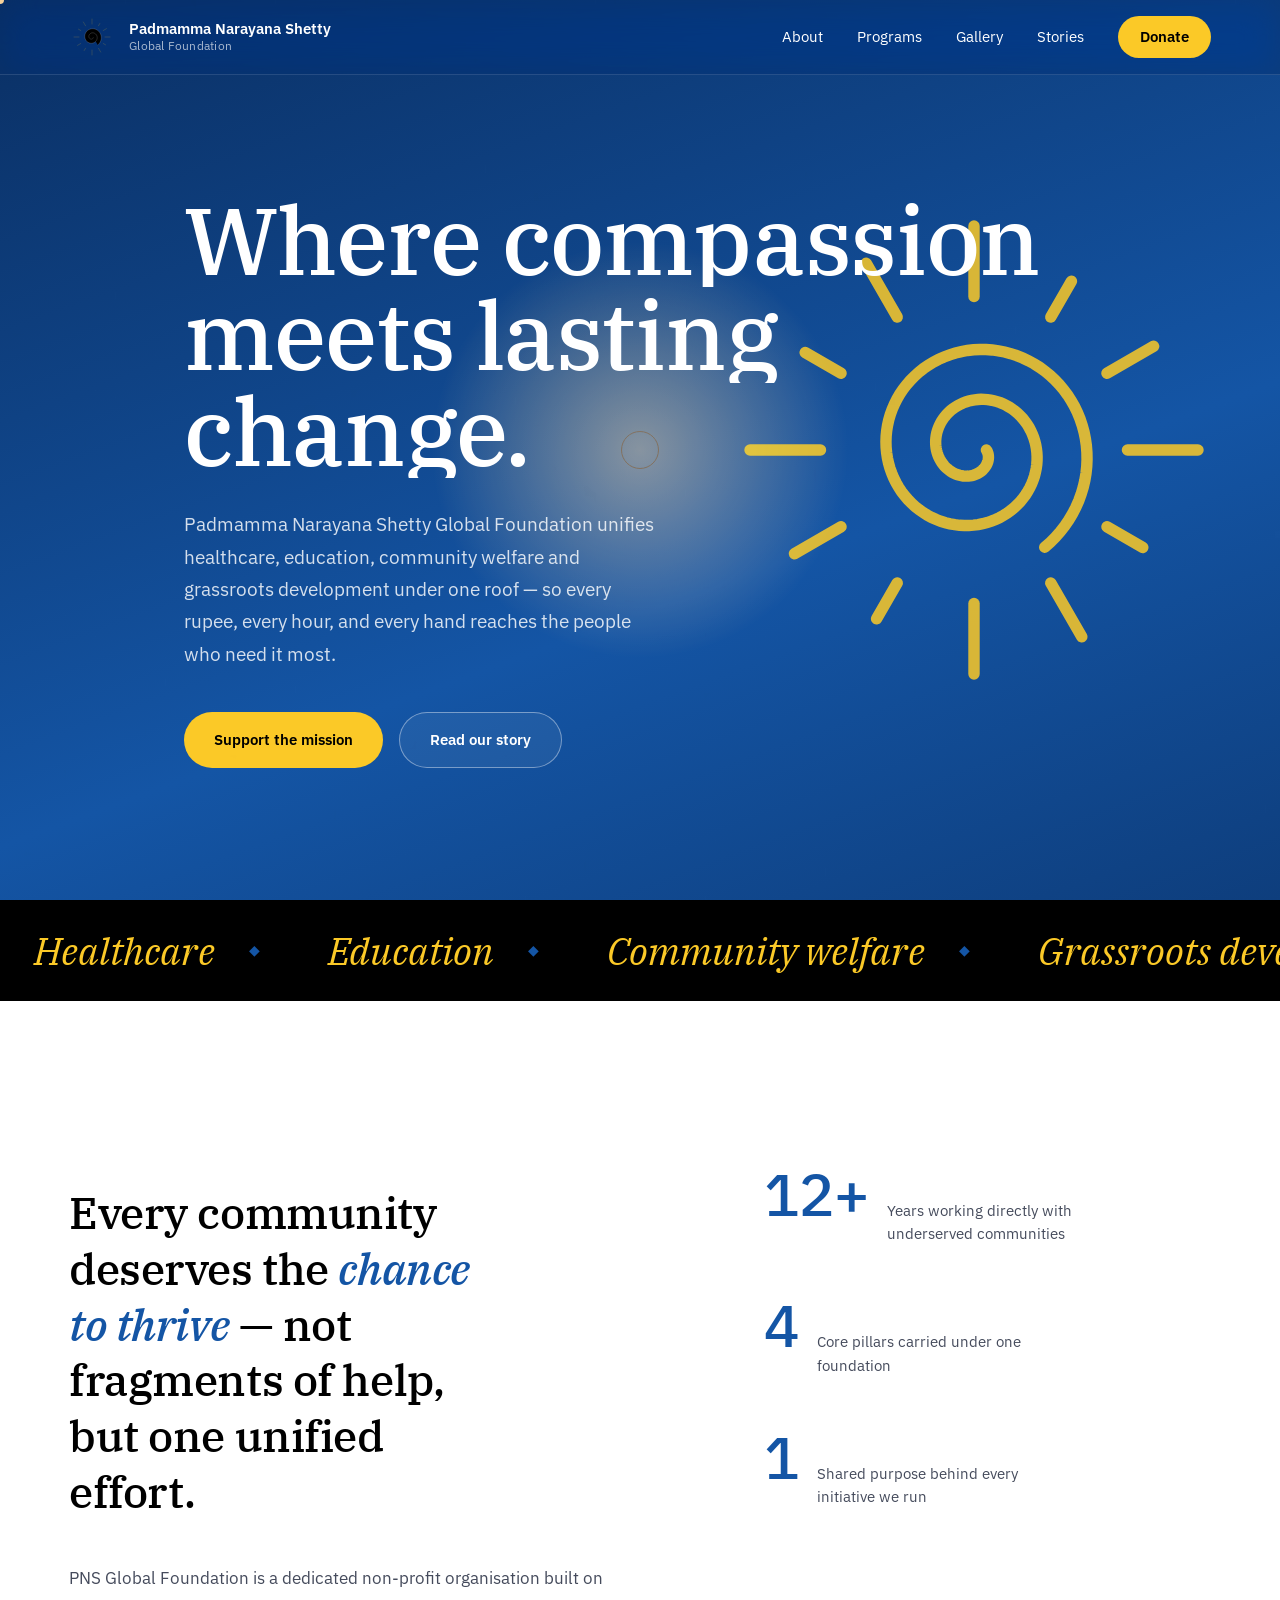
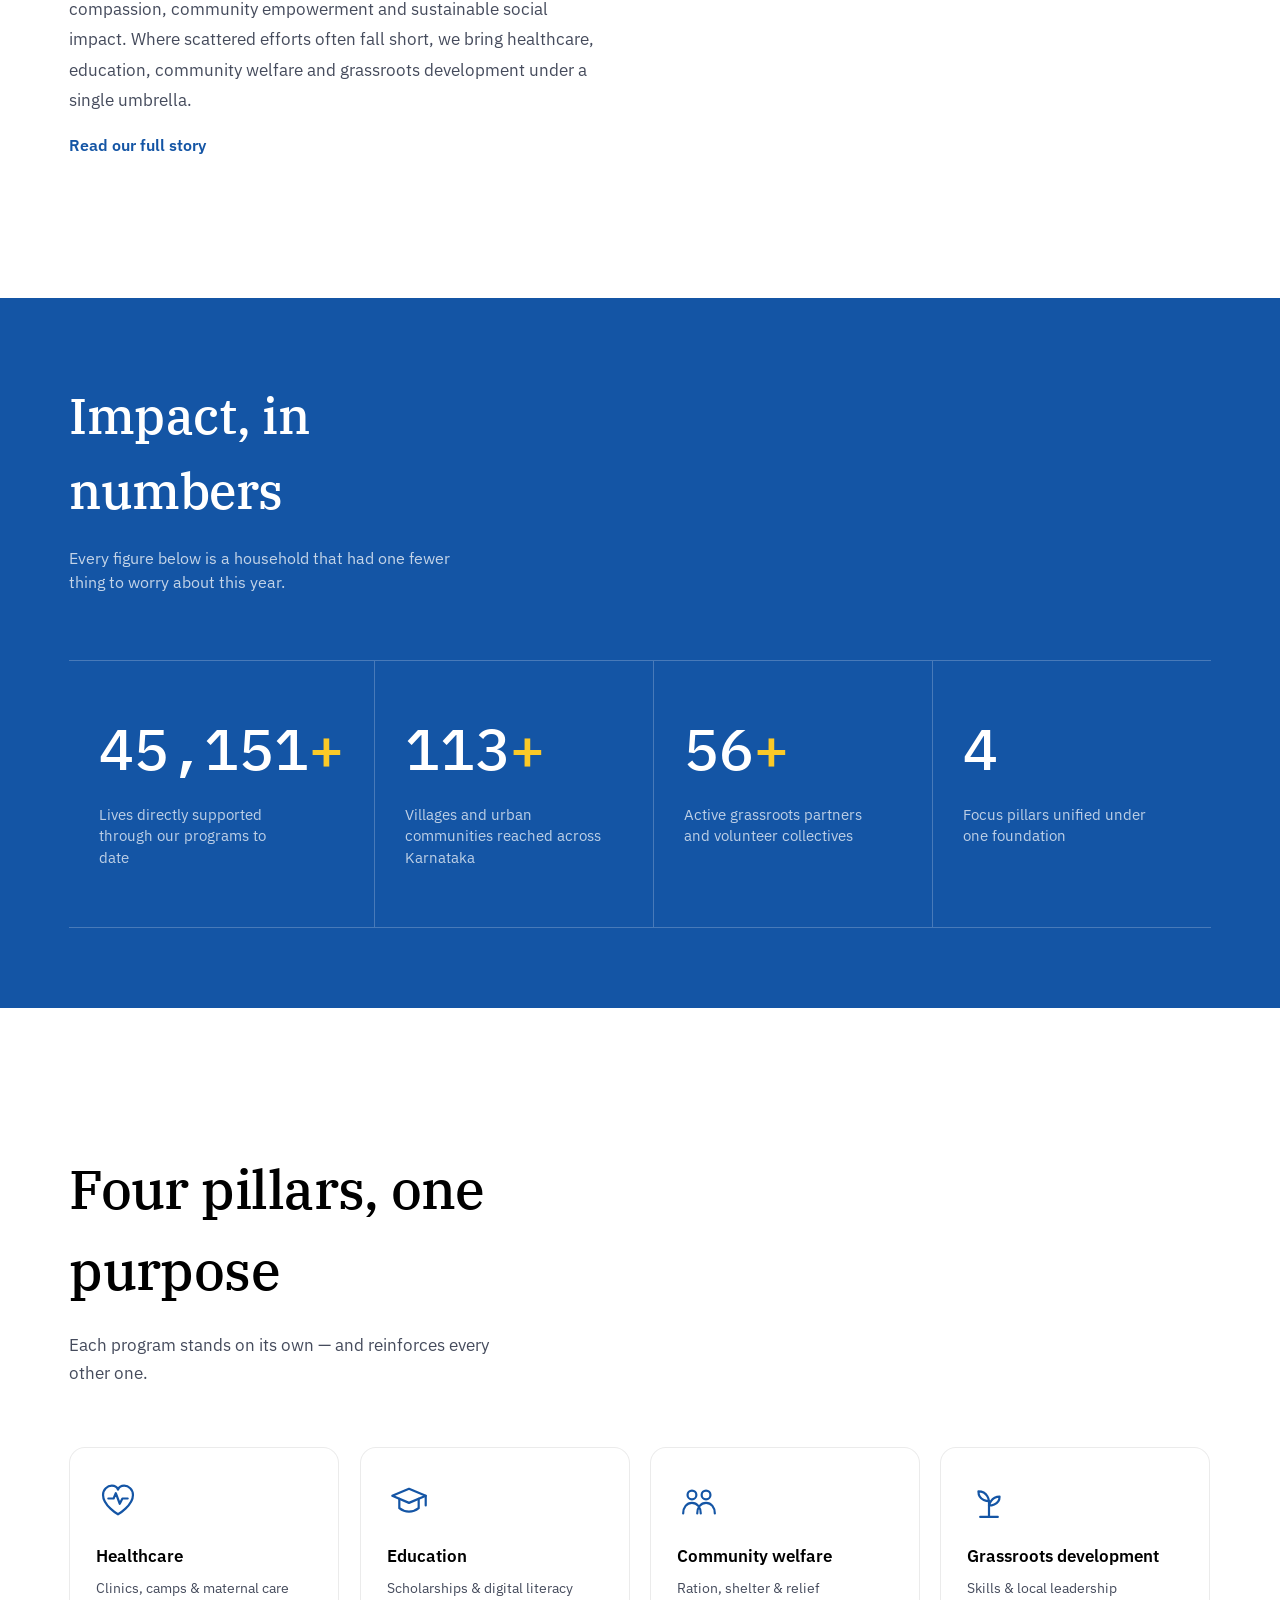
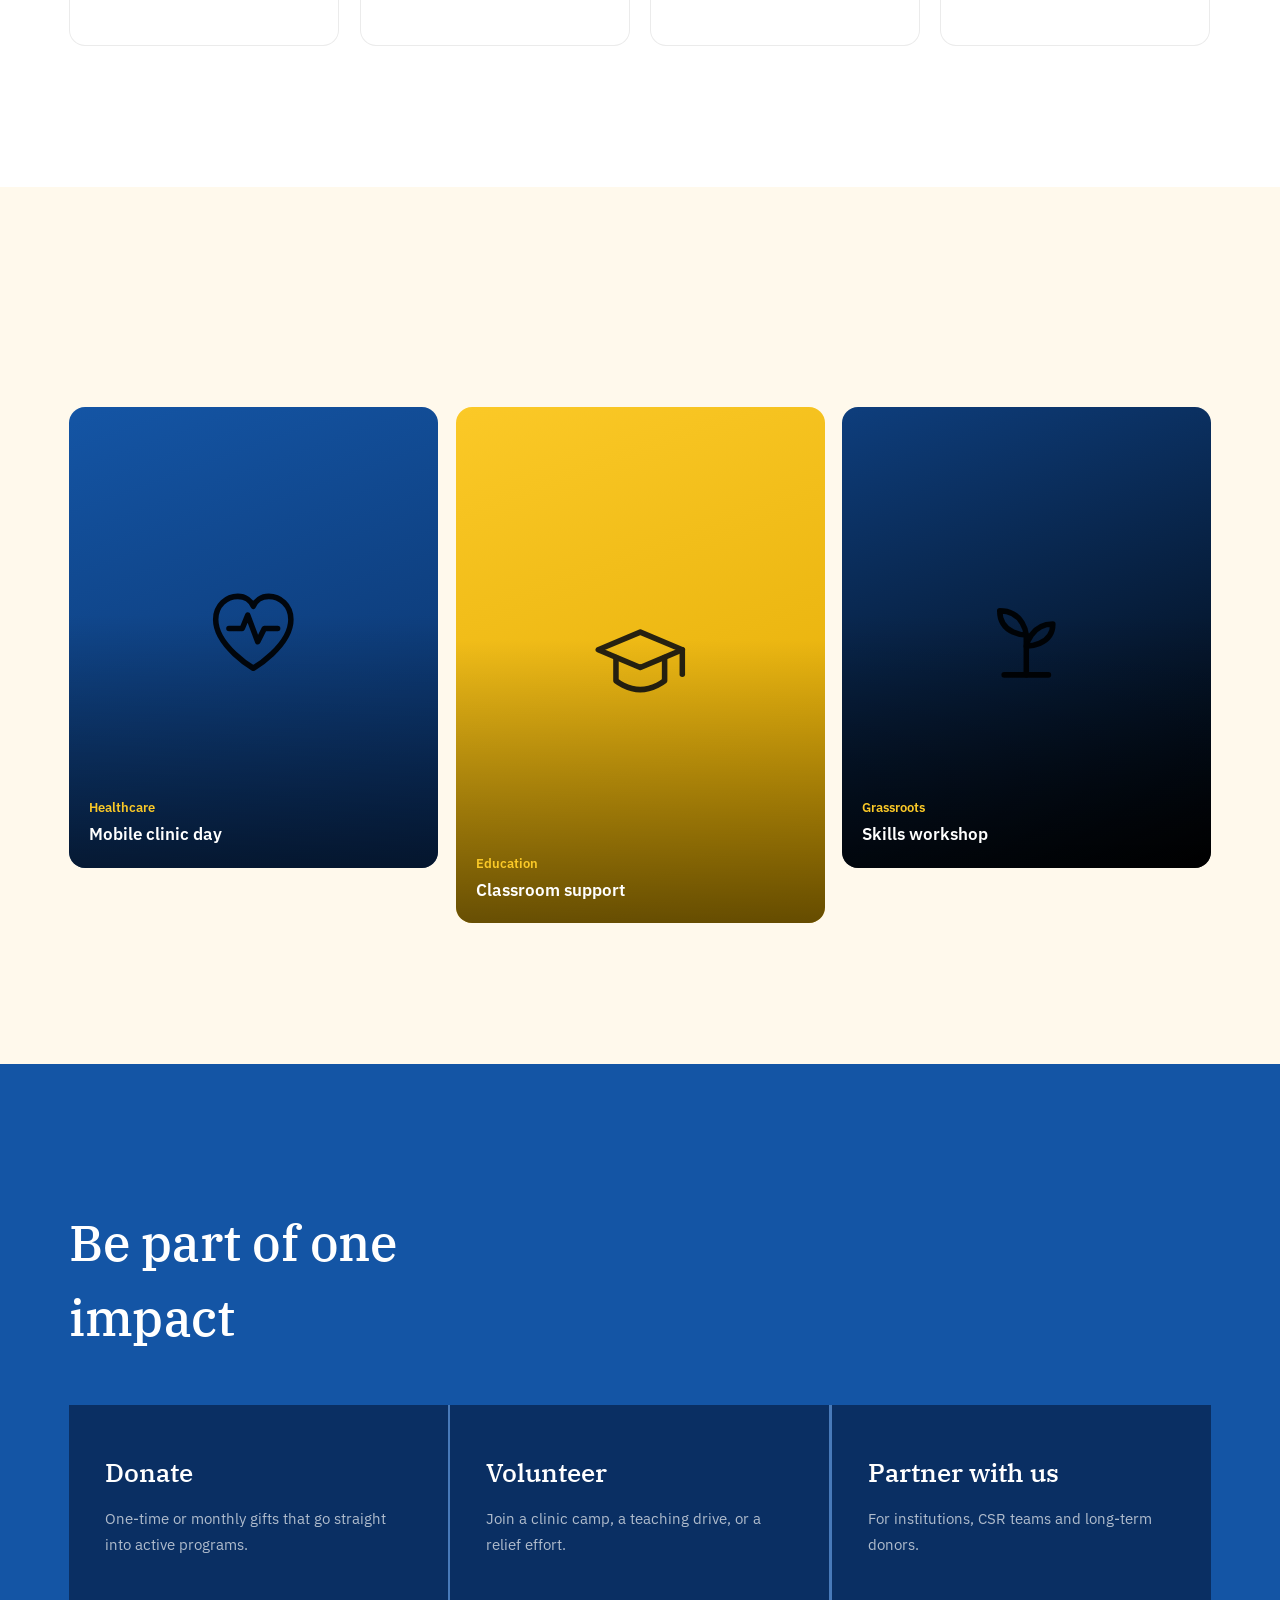
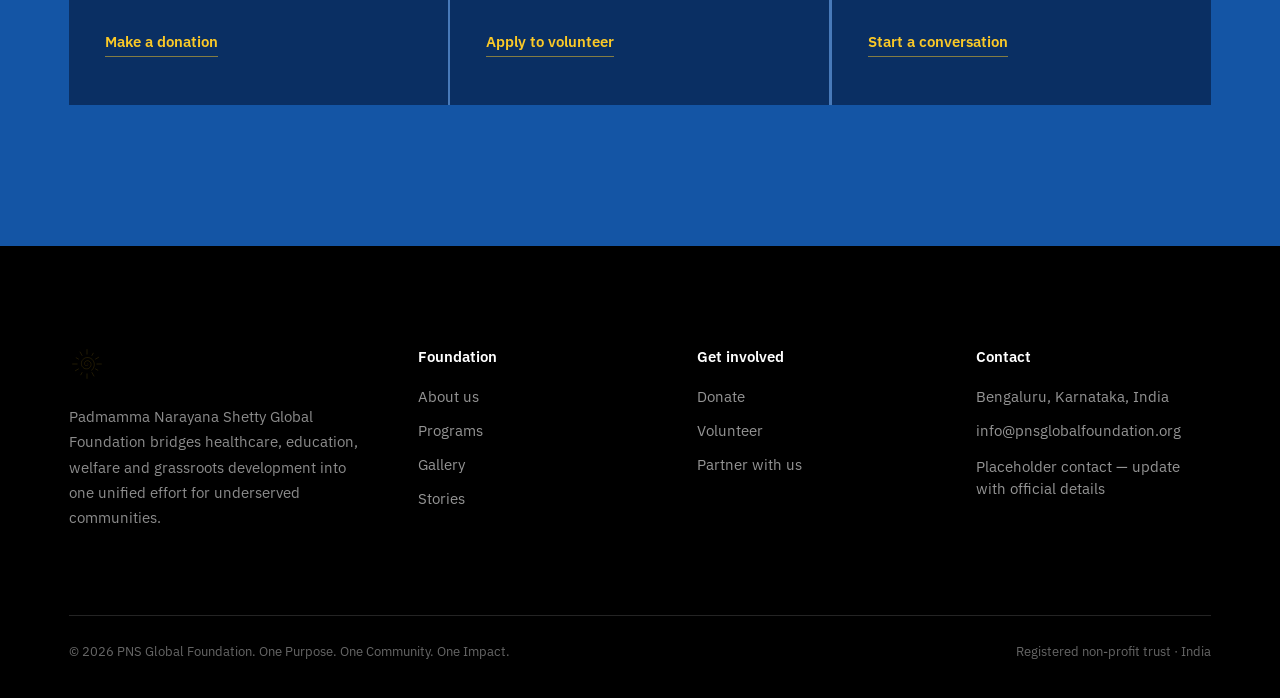
==== commit 940e8b79: "Add files via upload" ====
--- a/index.html
+++ b/index.html
@@ -7,49 +7,46 @@
 <meta name="description" content="Padmamma Narayana Shetty Global Foundation bridges healthcare, education, community welfare and grassroots development to uplift underserved communities.">
 <link rel="preconnect" href="https://fonts.googleapis.com">
 <link rel="preconnect" href="https://fonts.gstatic.com" crossorigin>
-<link href="https://fonts.googleapis.com/css2?family=IBM+Plex+Sans:wght@400;500;600;700&family=IBM+Plex+Serif:ital,wght@0,400;0,500;0,600;1,400;1,500&family=IBM+Plex+Mono:wght@500&display=swap" rel="stylesheet">
+<link href="https://fonts.googleapis.com/css2?family=IBM+Plex+Sans:wght@400;500;600;700&family=IBM+Plex+Serif:ital,wght@0,400;0,500;0,600;1,400;1,500;1,600&family=IBM+Plex+Mono:wght@400;500;600&display=swap" rel="stylesheet">
 <link rel="stylesheet" href="style.css">
 </head>
 <body>
-
+<div id="page-transition"></div>
 <canvas id="grain"></canvas>
+<div class="cursor-glow"></div>
 <div class="cursor-ring"></div>
 <div class="cursor-dot"></div>
 
-<!-- ============ NAV ============ -->
 <header class="nav">
-  <a href="#top" class="nav-brand">
-    <svg class="mark" viewBox="-135 -135 270 270" style="width:32px;height:32px;"><g><path d="M 6.00,0.00 L 6.22,0.38 L 6.42,0.79 L 6.60,1.23 L 6.74,1.69 L 6.85,2.17 L 6.92,2.67 L 6.96,3.19 L 6.96,3.72 L 6.92,4.27 L 6.84,4.82 L 6.71,5.38 L 6.54,5.94 L 6.33,6.50 L 6.08,7.05 L 5.77,7.60 L 5.43,8.14 L 5.04,8.66 L 4.60,9.16 L 4.13,9.65 L 3.60,10.10 L 3.04,10.53 L 2.44,10.93 L 1.81,11.29 L 1.13,11.62 L 0.43,11.90 L -0.31,12.14 L -1.08,12.33 L -1.87,12.48 L -2.68,12.57 L -3.51,12.61 L -4.35,12.60 L -5.21,12.52 L -6.07,12.39 L -6.94,12.20 L -7.80,11.95 L -8.66,11.64 L -9.51,11.27 L -10.35,10.83 L -11.17,10.34 L -11.96,9.78 L -12.73,9.17 L -13.47,8.50 L -14.18,7.77 L -14.84,6.98 L -15.46,6.15 L -16.03,5.26 L -16.55,4.33 L -17.02,3.35 L -17.43,2.33 L -17.77,1.27 L -18.05,0.18 L -18.27,-0.94 L -18.41,-2.09 L -18.48,-3.25 L -18.48,-4.44 L -18.39,-5.63 L -18.24,-6.83 L -18.00,-8.03 L -17.68,-9.23 L -17.28,-10.42 L -16.81,-11.60 L -16.25,-12.75 L -15.61,-13.88 L -14.90,-14.98 L -14.11,-16.05 L -13.24,-17.07 L -12.30,-18.04 L -11.29,-18.97 L -10.21,-19.83 L -9.07,-20.64 L -7.87,-21.38 L -6.61,-22.05 L -5.30,-22.64 L -3.94,-23.16 L -2.54,-23.59 L -1.09,-23.94 L 0.38,-24.20 L 1.88,-24.36 L 3.41,-24.44 L 4.95,-24.41 L 6.50,-24.29 L 8.05,-24.07 L 9.60,-23.75 L 11.14,-23.33 L 12.67,-22.81 L 14.17,-22.19 L 15.64,-21.47 L 17.08,-20.65 L 18.48,-19.74 L 19.83,-18.73 L 21.12,-17.63 L 22.35,-16.44 L 23.52,-15.16 L 24.61,-13.81 L 25.62,-12.37 L 26.55,-10.87 L 27.39,-9.29 L 28.14,-7.66 L 28.79,-5.96 L 29.33,-4.22 L 29.77,-2.43 L 30.10,-0.60 L 30.32,1.26 L 30.42,3.14 L 30.40,5.04 L 30.27,6.95 L 30.01,8.86 L 29.63,10.76 L 29.13,12.66 L 28.51,14.53 L 27.77,16.37 L 26.91,18.18 L 25.93,19.94 L 24.84,21.65 L 23.63,23.29 L 22.31,24.88 L 20.89,26.38 L 19.37,27.81 L 17.75,29.15 L 16.04,30.39 L 14.24,31.53 L 12.36,32.57 L 10.41,33.49 L 8.39,34.30 L 6.31,34.98 L 4.18,35.54 L 2.00,35.96 L -0.21,36.25 L -2.45,36.41 L -4.71,36.42 L -6.98,36.30 L -9.25,36.03 L -11.52,35.62 L -13.77,35.07 L -15.99,34.37 L -18.19,33.53 L -20.33,32.55 L -22.43,31.44 L -24.47,30.18 L -26.43,28.80 L -28.32,27.29 L -30.12,25.65 L -31.83,23.90 L -33.43,22.03 L -34.93,20.05 L -36.30,17.98 L -37.55,15.81 L -38.68,13.55 L -39.66,11.22 L -40.51,8.81 L -41.21,6.35 L -41.75,3.83 L -42.14,1.26 L -42.38,-1.33 L -42.45,-3.95 L -42.36,-6.59 L -42.11,-9.22 L -41.69,-11.86 L -41.11,-14.47 L -40.36,-17.06 L -39.45,-19.61 L -38.38,-22.11 L -37.15,-24.55 L -35.76,-26.93 L -34.22,-29.23 L -32.53,-31.43 L -30.70,-33.55 L -28.73,-35.55 L -26.63,-37.44 L -24.41,-39.20 L -22.07,-40.84 L -19.62,-42.33 L -17.07,-43.67 L -14.44,-44.86 L -11.71,-45.89 L -8.92,-46.76 L -6.06,-47.45 L -3.16,-47.97 L -0.21,-48.31 L 2.77,-48.47 L 5.77,-48.44 L 8.77,-48.23 L 11.77,-47.83 L 14.75,-47.24 L 17.71,-46.47 L 20.63,-45.51 L 23.49,-44.37 L 26.29,-43.04 L 29.02,-41.54 L 31.66,-39.87 L 34.20,-38.02 L 36.64,-36.02 L 38.96,-33.86 L 41.15,-31.55 L 43.21,-29.09 L 45.12,-26.51 L 46.87,-23.80 L 48.46,-20.97 L 49.88,-18.04 L 51.11,-15.01 L 52.17,-11.90 L 53.03,-8.71 L 53.70,-5.46 L 54.17,-2.17 L 54.44,1.17 L 54.50,4.52 L 54.36,7.89 L 54.00,11.26 L 53.44,14.62 L 52.66,17.95 L 51.68,21.23 L 50.49,24.47 L 49.10,27.64 L 47.51,30.73 L 45.73,33.72 L 43.75,36.62 L 41.59,39.40 L 39.26,42.05 L 36.76,44.56 L 34.09,46.92"/><line x1="0.00" y1="-74.00" x2="0.00" y2="-108.00"/><line x1="37.00" y1="-64.09" x2="47.00" y2="-81.41"/><line x1="64.09" y1="-37.00" x2="86.60" y2="-50.00"/><line x1="74.00" y1="0.00" x2="108.00" y2="0.00"/><line x1="64.09" y1="37.00" x2="81.41" y2="47.00"/><line x1="37.00" y1="64.09" x2="52.00" y2="90.07"/><line x1="0.00" y1="74.00" x2="0.00" y2="108.00"/><line x1="-37.00" y1="64.09" x2="-47.00" y2="81.41"/><line x1="-64.09" y1="37.00" x2="-86.60" y2="50.00"/><line x1="-74.00" y1="0.00" x2="-108.00" y2="0.00"/><line x1="-64.09" y1="-37.00" x2="-81.41" y2="-47.00"/><line x1="-37.00" y1="-64.09" x2="-52.00" y2="-90.07"/></g></svg>
-    <span class="word">PNS Global Foundation</span>
+  <a href="index.html" class="nav-brand">
+    <svg class="mark-icon" viewBox="-135 -135 270 270"><g class="coil" stroke="#ffffff"><path d="M 6.00,0.00 L 6.22,0.38 L 6.42,0.79 L 6.60,1.23 L 6.74,1.69 L 6.85,2.17 L 6.92,2.67 L 6.96,3.19 L 6.96,3.72 L 6.92,4.27 L 6.84,4.82 L 6.71,5.38 L 6.54,5.94 L 6.33,6.50 L 6.08,7.05 L 5.77,7.60 L 5.43,8.14 L 5.04,8.66 L 4.60,9.16 L 4.13,9.65 L 3.60,10.10 L 3.04,10.53 L 2.44,10.93 L 1.81,11.29 L 1.13,11.62 L 0.43,11.90 L -0.31,12.14 L -1.08,12.33 L -1.87,12.48 L -2.68,12.57 L -3.51,12.61 L -4.35,12.60 L -5.21,12.52 L -6.07,12.39 L -6.94,12.20 L -7.80,11.95 L -8.66,11.64 L -9.51,11.27 L -10.35,10.83 L -11.17,10.34 L -11.96,9.78 L -12.73,9.17 L -13.47,8.50 L -14.18,7.77 L -14.84,6.98 L -15.46,6.15 L -16.03,5.26 L -16.55,4.33 L -17.02,3.35 L -17.43,2.33 L -17.77,1.27 L -18.05,0.18 L -18.27,-0.94 L -18.41,-2.09 L -18.48,-3.25 L -18.48,-4.44 L -18.39,-5.63 L -18.24,-6.83 L -18.00,-8.03 L -17.68,-9.23 L -17.28,-10.42 L -16.81,-11.60 L -16.25,-12.75 L -15.61,-13.88 L -14.90,-14.98 L -14.11,-16.05 L -13.24,-17.07 L -12.30,-18.04 L -11.29,-18.97 L -10.21,-19.83 L -9.07,-20.64 L -7.87,-21.38 L -6.61,-22.05 L -5.30,-22.64 L -3.94,-23.16 L -2.54,-23.59 L -1.09,-23.94 L 0.38,-24.20 L 1.88,-24.36 L 3.41,-24.44 L 4.95,-24.41 L 6.50,-24.29 L 8.05,-24.07 L 9.60,-23.75 L 11.14,-23.33 L 12.67,-22.81 L 14.17,-22.19 L 15.64,-21.47 L 17.08,-20.65 L 18.48,-19.74 L 19.83,-18.73 L 21.12,-17.63 L 22.35,-16.44 L 23.52,-15.16 L 24.61,-13.81 L 25.62,-12.37 L 26.55,-10.87 L 27.39,-9.29 L 28.14,-7.66 L 28.79,-5.96 L 29.33,-4.22 L 29.77,-2.43 L 30.10,-0.60 L 30.32,1.26 L 30.42,3.14 L 30.40,5.04 L 30.27,6.95 L 30.01,8.86 L 29.63,10.76 L 29.13,12.66 L 28.51,14.53 L 27.77,16.37 L 26.91,18.18 L 25.93,19.94 L 24.84,21.65 L 23.63,23.29 L 22.31,24.88 L 20.89,26.38 L 19.37,27.81 L 17.75,29.15 L 16.04,30.39 L 14.24,31.53 L 12.36,32.57 L 10.41,33.49 L 8.39,34.30 L 6.31,34.98 L 4.18,35.54 L 2.00,35.96 L -0.21,36.25 L -2.45,36.41 L -4.71,36.42 L -6.98,36.30 L -9.25,36.03 L -11.52,35.62 L -13.77,35.07 L -15.99,34.37 L -18.19,33.53 L -20.33,32.55 L -22.43,31.44 L -24.47,30.18 L -26.43,28.80 L -28.32,27.29 L -30.12,25.65 L -31.83,23.90 L -33.43,22.03 L -34.93,20.05 L -36.30,17.98 L -37.55,15.81 L -38.68,13.55 L -39.66,11.22 L -40.51,8.81 L -41.21,6.35 L -41.75,3.83 L -42.14,1.26 L -42.38,-1.33 L -42.45,-3.95 L -42.36,-6.59 L -42.11,-9.22 L -41.69,-11.86 L -41.11,-14.47 L -40.36,-17.06 L -39.45,-19.61 L -38.38,-22.11 L -37.15,-24.55 L -35.76,-26.93 L -34.22,-29.23 L -32.53,-31.43 L -30.70,-33.55 L -28.73,-35.55 L -26.63,-37.44 L -24.41,-39.20 L -22.07,-40.84 L -19.62,-42.33 L -17.07,-43.67 L -14.44,-44.86 L -11.71,-45.89 L -8.92,-46.76 L -6.06,-47.45 L -3.16,-47.97 L -0.21,-48.31 L 2.77,-48.47 L 5.77,-48.44 L 8.77,-48.23 L 11.77,-47.83 L 14.75,-47.24 L 17.71,-46.47 L 20.63,-45.51 L 23.49,-44.37 L 26.29,-43.04 L 29.02,-41.54 L 31.66,-39.87 L 34.20,-38.02 L 36.64,-36.02 L 38.96,-33.86 L 41.15,-31.55 L 43.21,-29.09 L 45.12,-26.51 L 46.87,-23.80 L 48.46,-20.97 L 49.88,-18.04 L 51.11,-15.01 L 52.17,-11.90 L 53.03,-8.71 L 53.70,-5.46 L 54.17,-2.17 L 54.44,1.17 L 54.50,4.52 L 54.36,7.89 L 54.00,11.26 L 53.44,14.62 L 52.66,17.95 L 51.68,21.23 L 50.49,24.47 L 49.10,27.64 L 47.51,30.73 L 45.73,33.72 L 43.75,36.62 L 41.59,39.40 L 39.26,42.05 L 36.76,44.56 L 34.09,46.92"/></g><g class="rays" stroke="#FBC927"><line x1="0.00" y1="-74.00" x2="0.00" y2="-108.00"/><line x1="37.00" y1="-64.09" x2="47.00" y2="-81.41"/><line x1="64.09" y1="-37.00" x2="86.60" y2="-50.00"/><line x1="74.00" y1="0.00" x2="108.00" y2="0.00"/><line x1="64.09" y1="37.00" x2="81.41" y2="47.00"/><line x1="37.00" y1="64.09" x2="52.00" y2="90.07"/><line x1="0.00" y1="74.00" x2="0.00" y2="108.00"/><line x1="-37.00" y1="64.09" x2="-47.00" y2="81.41"/><line x1="-64.09" y1="37.00" x2="-86.60" y2="50.00"/><line x1="-74.00" y1="0.00" x2="-108.00" y2="0.00"/><line x1="-64.09" y1="-37.00" x2="-81.41" y2="-47.00"/><line x1="-37.00" y1="-64.09" x2="-52.00" y2="-90.07"/></g></svg>
+    <span class="name">Padmamma Narayana Shetty<span class="sub">Global Foundation</span></span>
   </a>
   <nav class="nav-links">
-    <a href="#about">About</a>
-    <a href="#programs">Programs</a>
-    <a href="#impact">Impact</a>
-    <a href="#stories">Stories</a>
-    <a href="#involve" class="nav-donate">Donate</a>
+    <a href="about.html" class="">About</a>
+<a href="programs.html" class="">Programs</a>
+<a href="gallery.html" class="">Gallery</a>
+<a href="stories.html" class="">Stories</a>
+
+    <a href="#" class="nav-donate" data-open-modal="modal-donate">Donate</a>
   </nav>
   <button class="nav-toggle" aria-label="Menu"><span></span><span></span><span></span></button>
 </header>
 
-<!-- ============ HERO ============ -->
 <section class="hero" id="top">
   <div class="hero-sun" aria-hidden="true">
-    <div class="hero-sun-spin">
-      <svg viewBox="-135 -135 270 270"><g class="ray coil"><path d="M 6.00,0.00 L 6.22,0.38 L 6.42,0.79 L 6.60,1.23 L 6.74,1.69 L 6.85,2.17 L 6.92,2.67 L 6.96,3.19 L 6.96,3.72 L 6.92,4.27 L 6.84,4.82 L 6.71,5.38 L 6.54,5.94 L 6.33,6.50 L 6.08,7.05 L 5.77,7.60 L 5.43,8.14 L 5.04,8.66 L 4.60,9.16 L 4.13,9.65 L 3.60,10.10 L 3.04,10.53 L 2.44,10.93 L 1.81,11.29 L 1.13,11.62 L 0.43,11.90 L -0.31,12.14 L -1.08,12.33 L -1.87,12.48 L -2.68,12.57 L -3.51,12.61 L -4.35,12.60 L -5.21,12.52 L -6.07,12.39 L -6.94,12.20 L -7.80,11.95 L -8.66,11.64 L -9.51,11.27 L -10.35,10.83 L -11.17,10.34 L -11.96,9.78 L -12.73,9.17 L -13.47,8.50 L -14.18,7.77 L -14.84,6.98 L -15.46,6.15 L -16.03,5.26 L -16.55,4.33 L -17.02,3.35 L -17.43,2.33 L -17.77,1.27 L -18.05,0.18 L -18.27,-0.94 L -18.41,-2.09 L -18.48,-3.25 L -18.48,-4.44 L -18.39,-5.63 L -18.24,-6.83 L -18.00,-8.03 L -17.68,-9.23 L -17.28,-10.42 L -16.81,-11.60 L -16.25,-12.75 L -15.61,-13.88 L -14.90,-14.98 L -14.11,-16.05 L -13.24,-17.07 L -12.30,-18.04 L -11.29,-18.97 L -10.21,-19.83 L -9.07,-20.64 L -7.87,-21.38 L -6.61,-22.05 L -5.30,-22.64 L -3.94,-23.16 L -2.54,-23.59 L -1.09,-23.94 L 0.38,-24.20 L 1.88,-24.36 L 3.41,-24.44 L 4.95,-24.41 L 6.50,-24.29 L 8.05,-24.07 L 9.60,-23.75 L 11.14,-23.33 L 12.67,-22.81 L 14.17,-22.19 L 15.64,-21.47 L 17.08,-20.65 L 18.48,-19.74 L 19.83,-18.73 L 21.12,-17.63 L 22.35,-16.44 L 23.52,-15.16 L 24.61,-13.81 L 25.62,-12.37 L 26.55,-10.87 L 27.39,-9.29 L 28.14,-7.66 L 28.79,-5.96 L 29.33,-4.22 L 29.77,-2.43 L 30.10,-0.60 L 30.32,1.26 L 30.42,3.14 L 30.40,5.04 L 30.27,6.95 L 30.01,8.86 L 29.63,10.76 L 29.13,12.66 L 28.51,14.53 L 27.77,16.37 L 26.91,18.18 L 25.93,19.94 L 24.84,21.65 L 23.63,23.29 L 22.31,24.88 L 20.89,26.38 L 19.37,27.81 L 17.75,29.15 L 16.04,30.39 L 14.24,31.53 L 12.36,32.57 L 10.41,33.49 L 8.39,34.30 L 6.31,34.98 L 4.18,35.54 L 2.00,35.96 L -0.21,36.25 L -2.45,36.41 L -4.71,36.42 L -6.98,36.30 L -9.25,36.03 L -11.52,35.62 L -13.77,35.07 L -15.99,34.37 L -18.19,33.53 L -20.33,32.55 L -22.43,31.44 L -24.47,30.18 L -26.43,28.80 L -28.32,27.29 L -30.12,25.65 L -31.83,23.90 L -33.43,22.03 L -34.93,20.05 L -36.30,17.98 L -37.55,15.81 L -38.68,13.55 L -39.66,11.22 L -40.51,8.81 L -41.21,6.35 L -41.75,3.83 L -42.14,1.26 L -42.38,-1.33 L -42.45,-3.95 L -42.36,-6.59 L -42.11,-9.22 L -41.69,-11.86 L -41.11,-14.47 L -40.36,-17.06 L -39.45,-19.61 L -38.38,-22.11 L -37.15,-24.55 L -35.76,-26.93 L -34.22,-29.23 L -32.53,-31.43 L -30.70,-33.55 L -28.73,-35.55 L -26.63,-37.44 L -24.41,-39.20 L -22.07,-40.84 L -19.62,-42.33 L -17.07,-43.67 L -14.44,-44.86 L -11.71,-45.89 L -8.92,-46.76 L -6.06,-47.45 L -3.16,-47.97 L -0.21,-48.31 L 2.77,-48.47 L 5.77,-48.44 L 8.77,-48.23 L 11.77,-47.83 L 14.75,-47.24 L 17.71,-46.47 L 20.63,-45.51 L 23.49,-44.37 L 26.29,-43.04 L 29.02,-41.54 L 31.66,-39.87 L 34.20,-38.02 L 36.64,-36.02 L 38.96,-33.86 L 41.15,-31.55 L 43.21,-29.09 L 45.12,-26.51 L 46.87,-23.80 L 48.46,-20.97 L 49.88,-18.04 L 51.11,-15.01 L 52.17,-11.90 L 53.03,-8.71 L 53.70,-5.46 L 54.17,-2.17 L 54.44,1.17 L 54.50,4.52 L 54.36,7.89 L 54.00,11.26 L 53.44,14.62 L 52.66,17.95 L 51.68,21.23 L 50.49,24.47 L 49.10,27.64 L 47.51,30.73 L 45.73,33.72 L 43.75,36.62 L 41.59,39.40 L 39.26,42.05 L 36.76,44.56 L 34.09,46.92"/><line x1="0.00" y1="-74.00" x2="0.00" y2="-108.00"/><line x1="37.00" y1="-64.09" x2="47.00" y2="-81.41"/><line x1="64.09" y1="-37.00" x2="86.60" y2="-50.00"/><line x1="74.00" y1="0.00" x2="108.00" y2="0.00"/><line x1="64.09" y1="37.00" x2="81.41" y2="47.00"/><line x1="37.00" y1="64.09" x2="52.00" y2="90.07"/><line x1="0.00" y1="74.00" x2="0.00" y2="108.00"/><line x1="-37.00" y1="64.09" x2="-47.00" y2="81.41"/><line x1="-64.09" y1="37.00" x2="-86.60" y2="50.00"/><line x1="-74.00" y1="0.00" x2="-108.00" y2="0.00"/><line x1="-64.09" y1="-37.00" x2="-81.41" y2="-47.00"/><line x1="-37.00" y1="-64.09" x2="-52.00" y2="-90.07"/></g></svg>
-    </div>
+    <div class="hero-sun-spin"><svg viewBox="-135 -135 270 270"><g class="ray coil"><path d="M 6.00,0.00 L 6.22,0.38 L 6.42,0.79 L 6.60,1.23 L 6.74,1.69 L 6.85,2.17 L 6.92,2.67 L 6.96,3.19 L 6.96,3.72 L 6.92,4.27 L 6.84,4.82 L 6.71,5.38 L 6.54,5.94 L 6.33,6.50 L 6.08,7.05 L 5.77,7.60 L 5.43,8.14 L 5.04,8.66 L 4.60,9.16 L 4.13,9.65 L 3.60,10.10 L 3.04,10.53 L 2.44,10.93 L 1.81,11.29 L 1.13,11.62 L 0.43,11.90 L -0.31,12.14 L -1.08,12.33 L -1.87,12.48 L -2.68,12.57 L -3.51,12.61 L -4.35,12.60 L -5.21,12.52 L -6.07,12.39 L -6.94,12.20 L -7.80,11.95 L -8.66,11.64 L -9.51,11.27 L -10.35,10.83 L -11.17,10.34 L -11.96,9.78 L -12.73,9.17 L -13.47,8.50 L -14.18,7.77 L -14.84,6.98 L -15.46,6.15 L -16.03,5.26 L -16.55,4.33 L -17.02,3.35 L -17.43,2.33 L -17.77,1.27 L -18.05,0.18 L -18.27,-0.94 L -18.41,-2.09 L -18.48,-3.25 L -18.48,-4.44 L -18.39,-5.63 L -18.24,-6.83 L -18.00,-8.03 L -17.68,-9.23 L -17.28,-10.42 L -16.81,-11.60 L -16.25,-12.75 L -15.61,-13.88 L -14.90,-14.98 L -14.11,-16.05 L -13.24,-17.07 L -12.30,-18.04 L -11.29,-18.97 L -10.21,-19.83 L -9.07,-20.64 L -7.87,-21.38 L -6.61,-22.05 L -5.30,-22.64 L -3.94,-23.16 L -2.54,-23.59 L -1.09,-23.94 L 0.38,-24.20 L 1.88,-24.36 L 3.41,-24.44 L 4.95,-24.41 L 6.50,-24.29 L 8.05,-24.07 L 9.60,-23.75 L 11.14,-23.33 L 12.67,-22.81 L 14.17,-22.19 L 15.64,-21.47 L 17.08,-20.65 L 18.48,-19.74 L 19.83,-18.73 L 21.12,-17.63 L 22.35,-16.44 L 23.52,-15.16 L 24.61,-13.81 L 25.62,-12.37 L 26.55,-10.87 L 27.39,-9.29 L 28.14,-7.66 L 28.79,-5.96 L 29.33,-4.22 L 29.77,-2.43 L 30.10,-0.60 L 30.32,1.26 L 30.42,3.14 L 30.40,5.04 L 30.27,6.95 L 30.01,8.86 L 29.63,10.76 L 29.13,12.66 L 28.51,14.53 L 27.77,16.37 L 26.91,18.18 L 25.93,19.94 L 24.84,21.65 L 23.63,23.29 L 22.31,24.88 L 20.89,26.38 L 19.37,27.81 L 17.75,29.15 L 16.04,30.39 L 14.24,31.53 L 12.36,32.57 L 10.41,33.49 L 8.39,34.30 L 6.31,34.98 L 4.18,35.54 L 2.00,35.96 L -0.21,36.25 L -2.45,36.41 L -4.71,36.42 L -6.98,36.30 L -9.25,36.03 L -11.52,35.62 L -13.77,35.07 L -15.99,34.37 L -18.19,33.53 L -20.33,32.55 L -22.43,31.44 L -24.47,30.18 L -26.43,28.80 L -28.32,27.29 L -30.12,25.65 L -31.83,23.90 L -33.43,22.03 L -34.93,20.05 L -36.30,17.98 L -37.55,15.81 L -38.68,13.55 L -39.66,11.22 L -40.51,8.81 L -41.21,6.35 L -41.75,3.83 L -42.14,1.26 L -42.38,-1.33 L -42.45,-3.95 L -42.36,-6.59 L -42.11,-9.22 L -41.69,-11.86 L -41.11,-14.47 L -40.36,-17.06 L -39.45,-19.61 L -38.38,-22.11 L -37.15,-24.55 L -35.76,-26.93 L -34.22,-29.23 L -32.53,-31.43 L -30.70,-33.55 L -28.73,-35.55 L -26.63,-37.44 L -24.41,-39.20 L -22.07,-40.84 L -19.62,-42.33 L -17.07,-43.67 L -14.44,-44.86 L -11.71,-45.89 L -8.92,-46.76 L -6.06,-47.45 L -3.16,-47.97 L -0.21,-48.31 L 2.77,-48.47 L 5.77,-48.44 L 8.77,-48.23 L 11.77,-47.83 L 14.75,-47.24 L 17.71,-46.47 L 20.63,-45.51 L 23.49,-44.37 L 26.29,-43.04 L 29.02,-41.54 L 31.66,-39.87 L 34.20,-38.02 L 36.64,-36.02 L 38.96,-33.86 L 41.15,-31.55 L 43.21,-29.09 L 45.12,-26.51 L 46.87,-23.80 L 48.46,-20.97 L 49.88,-18.04 L 51.11,-15.01 L 52.17,-11.90 L 53.03,-8.71 L 53.70,-5.46 L 54.17,-2.17 L 54.44,1.17 L 54.50,4.52 L 54.36,7.89 L 54.00,11.26 L 53.44,14.62 L 52.66,17.95 L 51.68,21.23 L 50.49,24.47 L 49.10,27.64 L 47.51,30.73 L 45.73,33.72 L 43.75,36.62 L 41.59,39.40 L 39.26,42.05 L 36.76,44.56 L 34.09,46.92"/><line x1="0.00" y1="-74.00" x2="0.00" y2="-108.00"/><line x1="37.00" y1="-64.09" x2="47.00" y2="-81.41"/><line x1="64.09" y1="-37.00" x2="86.60" y2="-50.00"/><line x1="74.00" y1="0.00" x2="108.00" y2="0.00"/><line x1="64.09" y1="37.00" x2="81.41" y2="47.00"/><line x1="37.00" y1="64.09" x2="52.00" y2="90.07"/><line x1="0.00" y1="74.00" x2="0.00" y2="108.00"/><line x1="-37.00" y1="64.09" x2="-47.00" y2="81.41"/><line x1="-64.09" y1="37.00" x2="-86.60" y2="50.00"/><line x1="-74.00" y1="0.00" x2="-108.00" y2="0.00"/><line x1="-64.09" y1="-37.00" x2="-81.41" y2="-47.00"/><line x1="-37.00" y1="-64.09" x2="-52.00" y2="-90.07"/></g></svg></div>
   </div>
   <div class="container hero-inner">
-    <h1 class="display"><span class="word"><span style="animation-delay:0.00s">Where&nbsp;</span></span><span class="word"><span style="animation-delay:0.09s">compassion&nbsp;</span></span><span class="word"><span style="animation-delay:0.18s">meets&nbsp;</span></span><span class="word"><span style="animation-delay:0.27s">lasting&nbsp;</span></span><span class="word"><span style="animation-delay:0.36s">change.&nbsp;</span></span></h1>
-    <p class="hero-sub">Padmamma Narayana Shetty Global Foundation unifies healthcare, education, community welfare and grassroots development under one roof — so every rupee, every hour, and every hand reaches the people who need it most.</p>
+    <h1 class="display split-reveal">Where compassion meets lasting change.</h1>
+    <p class="hero-sub">Padmamma Narayana Shetty Global Foundation unifies healthcare, education, community welfare and grassroots development under one roof &mdash; so every rupee, every hour, and every hand reaches the people who need it most.</p>
     <div class="hero-actions">
-      <a href="#involve" class="btn btn-fill" data-magnetic><span>Support the mission</span></a>
-      <a href="#about" class="btn btn-line" data-magnetic><span>Read our story</span></a>
-    </div>
-  </div>
-</section>
-
-<!-- ============ MARQUEE ============ -->
+      <a href="#" class="btn btn-fill" data-magnetic data-open-modal="modal-donate"><span>Support the mission</span></a>
+      <a href="about.html" class="btn btn-line" data-magnetic><span>Read our story</span></a>
+    </div>
+  </div>
+</section>
+
 <div class="marquee" aria-hidden="true">
   <div class="marquee-track">
     <span>Healthcare</span><span>Education</span><span>Community welfare</span><span>Grassroots development</span>
@@ -57,13 +54,12 @@
   </div>
 </div>
 
-<!-- ============ ABOUT ============ -->
 <section class="pad" id="about">
   <div class="container about">
     <div class="reveal">
-      <p class="about-quote display">Every community deserves the <em>chance to thrive</em> — not fragments of help, but one unified effort.</p>
+      <p class="about-quote display">Every community deserves the <em>chance to thrive</em> &mdash; not fragments of help, but one unified effort.</p>
       <p class="about-copy">PNS Global Foundation is a dedicated non-profit organisation built on compassion, community empowerment and sustainable social impact. Where scattered efforts often fall short, we bring healthcare, education, community welfare and grassroots development under a single umbrella.</p>
-      <p class="about-copy">Every project we take on is measured against one question: does it create a real, transformative difference in someone's life? If the answer is yes, we build it, fund it, and stay with it for the long run.</p>
+      <a href="about.html" class="ul-link" style="color:var(--blue);">Read our full story</a>
     </div>
     <div class="about-figures reveal d1">
       <div class="about-figure"><span class="n mono-num">12+</span><span class="t">Years working directly with underserved communities</span></div>
@@ -73,10 +69,9 @@
   </div>
 </section>
 
-<!-- ============ IMPACT ============ -->
 <section class="on-blue" id="impact">
   <div class="container" style="padding-top:80px;">
-    <h2 class="display reveal" style="font-size:clamp(30px,4.2vw,50px); max-width:14ch;">Impact, in numbers</h2>
+    <h2 class="display reveal split-reveal" style="font-size:clamp(30px,4.2vw,50px); max-width:14ch;">Impact, in numbers</h2>
     <p class="reveal d1" style="margin-top:18px;color:rgba(255,255,255,.75);max-width:40ch;font-size:16px;">Every figure below is a household that had one fewer thing to worry about this year.</p>
   </div>
   <div class="container" style="padding-top:50px;padding-bottom:0;">
@@ -90,154 +85,75 @@
   <div style="height:80px;"></div>
 </section>
 
-<!-- ============ PROGRAMS (sticky scrollytelling) ============ -->
-<section class="pad" id="programs">
+<section class="pad">
   <div class="container">
     <div class="programs-head reveal">
-      <h2 class="display">Four pillars, one purpose</h2>
-      <p>Each program stands on its own — and reinforces every other one. Scroll to move through them.</p>
-    </div>
-
-    <div class="scrolly">
-      <div class="scrolly-visual">
-        <div class="icon-slot active">
-          <svg viewBox="0 0 100 100" fill="none" stroke="currentColor" stroke-width="5" stroke-linecap="round" stroke-linejoin="round">
-            <path d="M50 78C50 78 16 58 16 34C16 21 26 13 36 13C43 13 48 17 50 22C52 17 57 13 64 13C74 13 84 21 84 34C84 58 50 78 50 78Z"/>
-            <path d="M28 42H40L45 30L54 54L60 42H72"/>
-          </svg>
-        </div>
-        <div class="icon-slot">
-          <svg viewBox="0 0 100 100" fill="none" stroke="currentColor" stroke-width="5" stroke-linecap="round" stroke-linejoin="round">
-            <path d="M12 36L50 20L88 36L50 52L12 36Z"/>
-            <path d="M28 43V64C28 64 38 72 50 72C62 72 72 64 72 64V43"/>
-            <path d="M88 36V58"/>
-          </svg>
-        </div>
-        <div class="icon-slot">
-          <svg viewBox="0 0 100 100" fill="none" stroke="currentColor" stroke-width="5" stroke-linecap="round" stroke-linejoin="round">
-            <circle cx="34" cy="34" r="10"/><circle cx="66" cy="34" r="10"/>
-            <path d="M14 76C14 62 22 52 34 52C46 52 54 62 54 76"/>
-            <path d="M46 76C46 62 54 52 66 52C78 52 86 62 86 76"/>
-          </svg>
-        </div>
-        <div class="icon-slot">
-          <svg viewBox="0 0 100 100" fill="none" stroke="currentColor" stroke-width="5" stroke-linecap="round" stroke-linejoin="round">
-            <path d="M50 84V48"/>
-            <path d="M50 48C50 48 26 48 26 26C48 26 50 48 50 48Z"/>
-            <path d="M50 58C50 58 74 58 74 38C54 38 50 58 50 58Z"/>
-            <path d="M30 84H70"/>
-          </svg>
-        </div>
-        <span class="label">Healthcare</span>
-      </div>
-
-      <div class="scrolly-copy">
-        <div class="program-block">
-          <div class="tags"><span>Clinics &amp; camps</span><span>Maternal care</span><span>Medicine access</span></div>
-          <h3 class="display">Healthcare that reaches the last mile</h3>
-          <p>Mobile clinics, free diagnostic camps, and maternal-health support in villages where the nearest hospital is hours away — because good health shouldn't depend on your postal code.</p>
-          <a href="#involve" class="link">Support this program</a>
-        </div>
-        <div class="program-block">
-          <div class="tags"><span>Scholarships</span><span>Digital literacy</span><span>Teacher training</span></div>
-          <h3 class="display">Education that opens real doors</h3>
-          <p>Scholarships for first-generation learners, digital-literacy labs, and teacher training that keeps rural classrooms as sharp as any in the city.</p>
-          <a href="#involve" class="link">Support this program</a>
-        </div>
-        <div class="program-block">
-          <div class="tags"><span>Ration support</span><span>Shelter</span><span>Disaster relief</span></div>
-          <h3 class="display">Welfare support for tough seasons</h3>
-          <p>Ration kits, shelter assistance and rapid disaster relief for families navigating illness, job loss, floods, or the kind of year no one plans for.</p>
-          <a href="#involve" class="link">Support this program</a>
-        </div>
-        <div class="program-block">
-          <div class="tags"><span>Skill-building</span><span>Livelihoods</span><span>Local leadership</span></div>
-          <h3 class="display">Development led by the community itself</h3>
-          <p>Vocational training, micro-livelihood support and local leadership programs — built with communities, not handed down to them, so the change outlasts our involvement.</p>
-          <a href="#involve" class="link">Support this program</a>
-        </div>
-      </div>
-    </div>
-  </div>
-</section>
-
-<!-- ============ VOICE ============ -->
-<section class="pad on-blue-deep">
-  <div class="container">
-    <h2 class="display reveal" style="font-size:clamp(30px,4.2vw,50px); max-width:14ch; margin-bottom:60px;">How we show up</h2>
-    <div class="voice-grid">
-      <div class="voice-item reveal"><p class="display">Care that shows in the work.</p><p>We stay close to the communities we serve — not behind reports, but on the ground, in the room, at the door.</p></div>
-      <div class="voice-item reveal d1"><p class="display">No exaggeration, no theatre.</p><p>We let outcomes speak. Our tone stays consistent, adjusting only in formality, never in sincerity.</p></div>
-      <div class="voice-item reveal d2"><p class="display">Transparent, accountable, exact.</p><p>Every rupee is tracked. Every program is measured. Trust is earned in the details, not the announcements.</p></div>
-    </div>
-  </div>
-</section>
-
-<!-- ============ STORIES ============ -->
-<section class="pad on-warm" id="stories">
-  <div class="container">
-    <h2 class="display reveal" style="font-size:clamp(30px,4.2vw,50px); max-width:16ch; margin-bottom:16px;">Stories from the ground</h2>
-    <p class="reveal" style="color:var(--slate);font-size:16px;max-width:44ch;margin-bottom:50px;">A few of the moments that remind us why this work matters.</p>
-    <div class="story-grid">
-      <div class="story reveal">
-        <blockquote>"The mobile clinic came to our village every month. My daughter's fever would have gone untreated for weeks otherwise."</blockquote>
-        <div class="who"><b>A mother</b>Yadgir district, Karnataka</div>
-      </div>
-      <div class="story reveal d1">
-        <blockquote>"I was the first in my family to finish school. The scholarship paid for books I couldn't have afforded otherwise."</blockquote>
-        <div class="who"><b>A scholarship recipient</b>Class of 2024</div>
-      </div>
-      <div class="story reveal d2">
-        <blockquote>"After the floods, the ration kits arrived within two days. It meant we didn't have to choose between rent and food."</blockquote>
-        <div class="who"><b>A community leader</b>Raichur district</div>
-      </div>
-    </div>
-    <p class="story-note">Sample stories shown for illustration — replace with verified, permissioned accounts before publishing.</p>
-  </div>
-</section>
-
-<!-- ============ INVOLVE ============ -->
+      <h2 class="display split-reveal">Four pillars, one purpose</h2>
+      <p>Each program stands on its own &mdash; and reinforces every other one.</p>
+    </div>
+    <div class="teaser-grid reveal d1">
+      <a href="programs.html#health" class="teaser-card tilt"><div class="ic"><svg viewBox="0 0 100 100" fill="none" stroke="currentColor" stroke-width="5" stroke-linecap="round" stroke-linejoin="round"><path d="M50 78C50 78 16 58 16 34C16 21 26 13 36 13C43 13 48 17 50 22C52 17 57 13 64 13C74 13 84 21 84 34C84 58 50 78 50 78Z"/><path d="M28 42H40L45 30L54 54L60 42H72"/></svg></div><h4>Healthcare</h4><p>Clinics, camps &amp; maternal care</p></a>
+      <a href="programs.html#edu" class="teaser-card tilt"><div class="ic"><svg viewBox="0 0 100 100" fill="none" stroke="currentColor" stroke-width="5" stroke-linecap="round" stroke-linejoin="round"><path d="M12 36L50 20L88 36L50 52L12 36Z"/><path d="M28 43V64C28 64 38 72 50 72C62 72 72 64 72 64V43"/><path d="M88 36V58"/></svg></div><h4>Education</h4><p>Scholarships &amp; digital literacy</p></a>
+      <a href="programs.html#welfare" class="teaser-card tilt"><div class="ic"><svg viewBox="0 0 100 100" fill="none" stroke="currentColor" stroke-width="5" stroke-linecap="round" stroke-linejoin="round"><circle cx="34" cy="34" r="10"/><circle cx="66" cy="34" r="10"/><path d="M14 76C14 62 22 52 34 52C46 52 54 62 54 76"/><path d="M46 76C46 62 54 52 66 52C78 52 86 62 86 76"/></svg></div><h4>Community welfare</h4><p>Ration, shelter &amp; relief</p></a>
+      <a href="programs.html#grassroots" class="teaser-card tilt"><div class="ic"><svg viewBox="0 0 100 100" fill="none" stroke="currentColor" stroke-width="5" stroke-linecap="round" stroke-linejoin="round"><path d="M50 84V48"/><path d="M50 48C50 48 26 48 26 26C48 26 50 48 50 48Z"/><path d="M50 58C50 58 74 58 74 38C54 38 50 58 50 58Z"/><path d="M30 84H70"/></svg></div><h4>Grassroots development</h4><p>Skills &amp; local leadership</p></a>
+    </div>
+  </div>
+</section>
+
+<section class="pad on-warm">
+  <div class="container">
+    <div class="section-flex reveal">
+      <h2 class="display split-reveal">Moments from the field</h2>
+      <a href="gallery.html" class="ul-link" style="color:var(--blue);">View full gallery</a>
+    </div>
+    <div class="gallery-grid" style="margin-top:44px;">
+      <a href="gallery.html" class="gallery-item tilt"><div class="bg" style="background:linear-gradient(160deg,#1455A5,#0A2F63);display:flex;align-items:center;justify-content:center;"><svg viewBox="0 0 100 100" fill="none" stroke="currentColor" stroke-width="5" stroke-linecap="round" stroke-linejoin="round"><path d="M50 78C50 78 16 58 16 34C16 21 26 13 36 13C43 13 48 17 50 22C52 17 57 13 64 13C74 13 84 21 84 34C84 58 50 78 50 78Z"/><path d="M28 42H40L45 30L54 54L60 42H72"/></svg></div><div class="scrim"></div><div class="cap"><span class="tag">Healthcare</span><div class="ttl">Mobile clinic day</div></div></a>
+      <a href="gallery.html" class="gallery-item tilt"><div class="bg" style="background:linear-gradient(160deg,#FBC927,#E0A800);display:flex;align-items:center;justify-content:center;color:#111;"><svg viewBox="0 0 100 100" fill="none" stroke="currentColor" stroke-width="5" stroke-linecap="round" stroke-linejoin="round"><path d="M12 36L50 20L88 36L50 52L12 36Z"/><path d="M28 43V64C28 64 38 72 50 72C62 72 72 64 72 64V43"/><path d="M88 36V58"/></svg></div><div class="scrim"></div><div class="cap"><span class="tag">Education</span><div class="ttl">Classroom support</div></div></a>
+      <a href="gallery.html" class="gallery-item tilt"><div class="bg" style="background:linear-gradient(160deg,#0E3E7D,#000);display:flex;align-items:center;justify-content:center;"><svg viewBox="0 0 100 100" fill="none" stroke="currentColor" stroke-width="5" stroke-linecap="round" stroke-linejoin="round"><path d="M50 84V48"/><path d="M50 48C50 48 26 48 26 26C48 26 50 48 50 48Z"/><path d="M50 58C50 58 74 58 74 38C54 38 50 58 50 58Z"/><path d="M30 84H70"/></svg></div><div class="scrim"></div><div class="cap"><span class="tag">Grassroots</span><div class="ttl">Skills workshop</div></div></a>
+    </div>
+  </div>
+</section>
+
 <section class="pad on-blue" id="involve">
   <div class="container">
-    <h2 class="display reveal" style="font-size:clamp(30px,4.2vw,50px); max-width:14ch; margin-bottom:50px;">Be part of one impact</h2>
+    <h2 class="display reveal split-reveal" style="font-size:clamp(30px,4.2vw,50px); max-width:14ch; margin-bottom:50px;">Be part of one impact</h2>
     <div class="involve-grid reveal">
-      <div class="involve-card">
-        <div><h3>Donate</h3><p>One-time or monthly gifts that go straight into active programs, tracked and reported back to you.</p></div>
-        <a href="mailto:donate@pnsglobalfoundation.org" class="link">Make a donation</a>
-      </div>
-      <div class="involve-card">
-        <div><h3>Volunteer</h3><p>Join a clinic camp, a teaching drive, or a relief effort. We'll match your skills to where they're needed most.</p></div>
-        <a href="mailto:volunteer@pnsglobalfoundation.org" class="link">Apply to volunteer</a>
-      </div>
-      <div class="involve-card">
-        <div><h3>Partner with us</h3><p>For institutions, CSR teams and long-term donors who want to co-build a program from the ground up.</p></div>
-        <a href="mailto:partnerships@pnsglobalfoundation.org" class="link">Start a conversation</a>
-      </div>
-    </div>
-  </div>
-</section>
-
-<!-- ============ FOOTER ============ -->
+      <div class="involve-card tilt" data-open-modal="modal-donate">
+        <div><h3>Donate</h3><p>One-time or monthly gifts that go straight into active programs.</p></div>
+        <span class="link">Make a donation</span>
+      </div>
+      <div class="involve-card tilt" data-open-modal="modal-volunteer">
+        <div><h3>Volunteer</h3><p>Join a clinic camp, a teaching drive, or a relief effort.</p></div>
+        <span class="link">Apply to volunteer</span>
+      </div>
+      <div class="involve-card tilt" data-open-modal="modal-partner">
+        <div><h3>Partner with us</h3><p>For institutions, CSR teams and long-term donors.</p></div>
+        <span class="link">Start a conversation</span>
+      </div>
+    </div>
+  </div>
+</section>
+
 <footer>
   <div class="container">
     <div class="footer-top">
       <div class="footer-brand">
-        <svg class="mark" viewBox="-135 -135 270 270" style="width:36px;height:36px;"><g><path d="M 6.00,0.00 L 6.22,0.38 L 6.42,0.79 L 6.60,1.23 L 6.74,1.69 L 6.85,2.17 L 6.92,2.67 L 6.96,3.19 L 6.96,3.72 L 6.92,4.27 L 6.84,4.82 L 6.71,5.38 L 6.54,5.94 L 6.33,6.50 L 6.08,7.05 L 5.77,7.60 L 5.43,8.14 L 5.04,8.66 L 4.60,9.16 L 4.13,9.65 L 3.60,10.10 L 3.04,10.53 L 2.44,10.93 L 1.81,11.29 L 1.13,11.62 L 0.43,11.90 L -0.31,12.14 L -1.08,12.33 L -1.87,12.48 L -2.68,12.57 L -3.51,12.61 L -4.35,12.60 L -5.21,12.52 L -6.07,12.39 L -6.94,12.20 L -7.80,11.95 L -8.66,11.64 L -9.51,11.27 L -10.35,10.83 L -11.17,10.34 L -11.96,9.78 L -12.73,9.17 L -13.47,8.50 L -14.18,7.77 L -14.84,6.98 L -15.46,6.15 L -16.03,5.26 L -16.55,4.33 L -17.02,3.35 L -17.43,2.33 L -17.77,1.27 L -18.05,0.18 L -18.27,-0.94 L -18.41,-2.09 L -18.48,-3.25 L -18.48,-4.44 L -18.39,-5.63 L -18.24,-6.83 L -18.00,-8.03 L -17.68,-9.23 L -17.28,-10.42 L -16.81,-11.60 L -16.25,-12.75 L -15.61,-13.88 L -14.90,-14.98 L -14.11,-16.05 L -13.24,-17.07 L -12.30,-18.04 L -11.29,-18.97 L -10.21,-19.83 L -9.07,-20.64 L -7.87,-21.38 L -6.61,-22.05 L -5.30,-22.64 L -3.94,-23.16 L -2.54,-23.59 L -1.09,-23.94 L 0.38,-24.20 L 1.88,-24.36 L 3.41,-24.44 L 4.95,-24.41 L 6.50,-24.29 L 8.05,-24.07 L 9.60,-23.75 L 11.14,-23.33 L 12.67,-22.81 L 14.17,-22.19 L 15.64,-21.47 L 17.08,-20.65 L 18.48,-19.74 L 19.83,-18.73 L 21.12,-17.63 L 22.35,-16.44 L 23.52,-15.16 L 24.61,-13.81 L 25.62,-12.37 L 26.55,-10.87 L 27.39,-9.29 L 28.14,-7.66 L 28.79,-5.96 L 29.33,-4.22 L 29.77,-2.43 L 30.10,-0.60 L 30.32,1.26 L 30.42,3.14 L 30.40,5.04 L 30.27,6.95 L 30.01,8.86 L 29.63,10.76 L 29.13,12.66 L 28.51,14.53 L 27.77,16.37 L 26.91,18.18 L 25.93,19.94 L 24.84,21.65 L 23.63,23.29 L 22.31,24.88 L 20.89,26.38 L 19.37,27.81 L 17.75,29.15 L 16.04,30.39 L 14.24,31.53 L 12.36,32.57 L 10.41,33.49 L 8.39,34.30 L 6.31,34.98 L 4.18,35.54 L 2.00,35.96 L -0.21,36.25 L -2.45,36.41 L -4.71,36.42 L -6.98,36.30 L -9.25,36.03 L -11.52,35.62 L -13.77,35.07 L -15.99,34.37 L -18.19,33.53 L -20.33,32.55 L -22.43,31.44 L -24.47,30.18 L -26.43,28.80 L -28.32,27.29 L -30.12,25.65 L -31.83,23.90 L -33.43,22.03 L -34.93,20.05 L -36.30,17.98 L -37.55,15.81 L -38.68,13.55 L -39.66,11.22 L -40.51,8.81 L -41.21,6.35 L -41.75,3.83 L -42.14,1.26 L -42.38,-1.33 L -42.45,-3.95 L -42.36,-6.59 L -42.11,-9.22 L -41.69,-11.86 L -41.11,-14.47 L -40.36,-17.06 L -39.45,-19.61 L -38.38,-22.11 L -37.15,-24.55 L -35.76,-26.93 L -34.22,-29.23 L -32.53,-31.43 L -30.70,-33.55 L -28.73,-35.55 L -26.63,-37.44 L -24.41,-39.20 L -22.07,-40.84 L -19.62,-42.33 L -17.07,-43.67 L -14.44,-44.86 L -11.71,-45.89 L -8.92,-46.76 L -6.06,-47.45 L -3.16,-47.97 L -0.21,-48.31 L 2.77,-48.47 L 5.77,-48.44 L 8.77,-48.23 L 11.77,-47.83 L 14.75,-47.24 L 17.71,-46.47 L 20.63,-45.51 L 23.49,-44.37 L 26.29,-43.04 L 29.02,-41.54 L 31.66,-39.87 L 34.20,-38.02 L 36.64,-36.02 L 38.96,-33.86 L 41.15,-31.55 L 43.21,-29.09 L 45.12,-26.51 L 46.87,-23.80 L 48.46,-20.97 L 49.88,-18.04 L 51.11,-15.01 L 52.17,-11.90 L 53.03,-8.71 L 53.70,-5.46 L 54.17,-2.17 L 54.44,1.17 L 54.50,4.52 L 54.36,7.89 L 54.00,11.26 L 53.44,14.62 L 52.66,17.95 L 51.68,21.23 L 50.49,24.47 L 49.10,27.64 L 47.51,30.73 L 45.73,33.72 L 43.75,36.62 L 41.59,39.40 L 39.26,42.05 L 36.76,44.56 L 34.09,46.92"/><line x1="0.00" y1="-74.00" x2="0.00" y2="-108.00"/><line x1="37.00" y1="-64.09" x2="47.00" y2="-81.41"/><line x1="64.09" y1="-37.00" x2="86.60" y2="-50.00"/><line x1="74.00" y1="0.00" x2="108.00" y2="0.00"/><line x1="64.09" y1="37.00" x2="81.41" y2="47.00"/><line x1="37.00" y1="64.09" x2="52.00" y2="90.07"/><line x1="0.00" y1="74.00" x2="0.00" y2="108.00"/><line x1="-37.00" y1="64.09" x2="-47.00" y2="81.41"/><line x1="-64.09" y1="37.00" x2="-86.60" y2="50.00"/><line x1="-74.00" y1="0.00" x2="-108.00" y2="0.00"/><line x1="-64.09" y1="-37.00" x2="-81.41" y2="-47.00"/><line x1="-37.00" y1="-64.09" x2="-52.00" y2="-90.07"/></g></svg>
+        <svg class="mark" viewBox="-135 -135 270 270" style="width:36px;height:36px;color:var(--gold);"><g><path d="M 6.00,0.00 L 6.22,0.38 L 6.42,0.79 L 6.60,1.23 L 6.74,1.69 L 6.85,2.17 L 6.92,2.67 L 6.96,3.19 L 6.96,3.72 L 6.92,4.27 L 6.84,4.82 L 6.71,5.38 L 6.54,5.94 L 6.33,6.50 L 6.08,7.05 L 5.77,7.60 L 5.43,8.14 L 5.04,8.66 L 4.60,9.16 L 4.13,9.65 L 3.60,10.10 L 3.04,10.53 L 2.44,10.93 L 1.81,11.29 L 1.13,11.62 L 0.43,11.90 L -0.31,12.14 L -1.08,12.33 L -1.87,12.48 L -2.68,12.57 L -3.51,12.61 L -4.35,12.60 L -5.21,12.52 L -6.07,12.39 L -6.94,12.20 L -7.80,11.95 L -8.66,11.64 L -9.51,11.27 L -10.35,10.83 L -11.17,10.34 L -11.96,9.78 L -12.73,9.17 L -13.47,8.50 L -14.18,7.77 L -14.84,6.98 L -15.46,6.15 L -16.03,5.26 L -16.55,4.33 L -17.02,3.35 L -17.43,2.33 L -17.77,1.27 L -18.05,0.18 L -18.27,-0.94 L -18.41,-2.09 L -18.48,-3.25 L -18.48,-4.44 L -18.39,-5.63 L -18.24,-6.83 L -18.00,-8.03 L -17.68,-9.23 L -17.28,-10.42 L -16.81,-11.60 L -16.25,-12.75 L -15.61,-13.88 L -14.90,-14.98 L -14.11,-16.05 L -13.24,-17.07 L -12.30,-18.04 L -11.29,-18.97 L -10.21,-19.83 L -9.07,-20.64 L -7.87,-21.38 L -6.61,-22.05 L -5.30,-22.64 L -3.94,-23.16 L -2.54,-23.59 L -1.09,-23.94 L 0.38,-24.20 L 1.88,-24.36 L 3.41,-24.44 L 4.95,-24.41 L 6.50,-24.29 L 8.05,-24.07 L 9.60,-23.75 L 11.14,-23.33 L 12.67,-22.81 L 14.17,-22.19 L 15.64,-21.47 L 17.08,-20.65 L 18.48,-19.74 L 19.83,-18.73 L 21.12,-17.63 L 22.35,-16.44 L 23.52,-15.16 L 24.61,-13.81 L 25.62,-12.37 L 26.55,-10.87 L 27.39,-9.29 L 28.14,-7.66 L 28.79,-5.96 L 29.33,-4.22 L 29.77,-2.43 L 30.10,-0.60 L 30.32,1.26 L 30.42,3.14 L 30.40,5.04 L 30.27,6.95 L 30.01,8.86 L 29.63,10.76 L 29.13,12.66 L 28.51,14.53 L 27.77,16.37 L 26.91,18.18 L 25.93,19.94 L 24.84,21.65 L 23.63,23.29 L 22.31,24.88 L 20.89,26.38 L 19.37,27.81 L 17.75,29.15 L 16.04,30.39 L 14.24,31.53 L 12.36,32.57 L 10.41,33.49 L 8.39,34.30 L 6.31,34.98 L 4.18,35.54 L 2.00,35.96 L -0.21,36.25 L -2.45,36.41 L -4.71,36.42 L -6.98,36.30 L -9.25,36.03 L -11.52,35.62 L -13.77,35.07 L -15.99,34.37 L -18.19,33.53 L -20.33,32.55 L -22.43,31.44 L -24.47,30.18 L -26.43,28.80 L -28.32,27.29 L -30.12,25.65 L -31.83,23.90 L -33.43,22.03 L -34.93,20.05 L -36.30,17.98 L -37.55,15.81 L -38.68,13.55 L -39.66,11.22 L -40.51,8.81 L -41.21,6.35 L -41.75,3.83 L -42.14,1.26 L -42.38,-1.33 L -42.45,-3.95 L -42.36,-6.59 L -42.11,-9.22 L -41.69,-11.86 L -41.11,-14.47 L -40.36,-17.06 L -39.45,-19.61 L -38.38,-22.11 L -37.15,-24.55 L -35.76,-26.93 L -34.22,-29.23 L -32.53,-31.43 L -30.70,-33.55 L -28.73,-35.55 L -26.63,-37.44 L -24.41,-39.20 L -22.07,-40.84 L -19.62,-42.33 L -17.07,-43.67 L -14.44,-44.86 L -11.71,-45.89 L -8.92,-46.76 L -6.06,-47.45 L -3.16,-47.97 L -0.21,-48.31 L 2.77,-48.47 L 5.77,-48.44 L 8.77,-48.23 L 11.77,-47.83 L 14.75,-47.24 L 17.71,-46.47 L 20.63,-45.51 L 23.49,-44.37 L 26.29,-43.04 L 29.02,-41.54 L 31.66,-39.87 L 34.20,-38.02 L 36.64,-36.02 L 38.96,-33.86 L 41.15,-31.55 L 43.21,-29.09 L 45.12,-26.51 L 46.87,-23.80 L 48.46,-20.97 L 49.88,-18.04 L 51.11,-15.01 L 52.17,-11.90 L 53.03,-8.71 L 53.70,-5.46 L 54.17,-2.17 L 54.44,1.17 L 54.50,4.52 L 54.36,7.89 L 54.00,11.26 L 53.44,14.62 L 52.66,17.95 L 51.68,21.23 L 50.49,24.47 L 49.10,27.64 L 47.51,30.73 L 45.73,33.72 L 43.75,36.62 L 41.59,39.40 L 39.26,42.05 L 36.76,44.56 L 34.09,46.92"/><line x1="0.00" y1="-74.00" x2="0.00" y2="-108.00"/><line x1="37.00" y1="-64.09" x2="47.00" y2="-81.41"/><line x1="64.09" y1="-37.00" x2="86.60" y2="-50.00"/><line x1="74.00" y1="0.00" x2="108.00" y2="0.00"/><line x1="64.09" y1="37.00" x2="81.41" y2="47.00"/><line x1="37.00" y1="64.09" x2="52.00" y2="90.07"/><line x1="0.00" y1="74.00" x2="0.00" y2="108.00"/><line x1="-37.00" y1="64.09" x2="-47.00" y2="81.41"/><line x1="-64.09" y1="37.00" x2="-86.60" y2="50.00"/><line x1="-74.00" y1="0.00" x2="-108.00" y2="0.00"/><line x1="-64.09" y1="-37.00" x2="-81.41" y2="-47.00"/><line x1="-37.00" y1="-64.09" x2="-52.00" y2="-90.07"/></g></svg>
         <p>Padmamma Narayana Shetty Global Foundation bridges healthcare, education, welfare and grassroots development into one unified effort for underserved communities.</p>
       </div>
       <div class="footer-col">
         <h4>Foundation</h4>
-        <a href="#about">About us</a><a href="#programs">Programs</a><a href="#impact">Impact</a><a href="#stories">Stories</a>
+        <a href="about.html">About us</a><a href="programs.html">Programs</a><a href="gallery.html">Gallery</a><a href="stories.html">Stories</a>
       </div>
       <div class="footer-col">
         <h4>Get involved</h4>
-        <a href="#involve">Donate</a><a href="#involve">Volunteer</a><a href="#involve">Partner with us</a>
+        <a data-open-modal="modal-donate" href="#">Donate</a><a data-open-modal="modal-volunteer" href="#">Volunteer</a><a data-open-modal="modal-partner" href="#">Partner with us</a>
       </div>
       <div class="footer-col">
         <h4>Contact</h4>
         <p>Bengaluru, Karnataka, India</p>
         <a href="mailto:info@pnsglobalfoundation.org">info@pnsglobalfoundation.org</a>
-        <p class="note">Placeholder contact — update with official details</p>
+        <p class="note">Placeholder contact &mdash; update with official details</p>
       </div>
     </div>
     <div class="footer-bottom">
@@ -247,6 +163,62 @@
   </div>
 </footer>
 
+<div class="modal-overlay" id="modal-donate">
+  <div class="modal-box">
+    <div class="modal-close">&times;</div>
+    <h3 class="display">Make a donation</h3>
+    <p class="sub">Fill this in and we'll open WhatsApp with your details pre-filled to +91 96860 00666.</p>
+    <form id="form-donate">
+      <div class="field"><label>Your name</label><input name="name" required placeholder="Full name"></div>
+      <div class="field"><label>Donation amount (Rs.)</label><input name="amount" required placeholder="e.g. 2000" inputmode="numeric"></div>
+      <div class="field"><label>Phone or email</label><input name="contact" required placeholder="For us to reach you"></div>
+      <div class="field"><label>Message (optional)</label><textarea name="message" placeholder="Anything you'd like us to know"></textarea></div>
+      <button type="submit" class="modal-submit">Continue on WhatsApp</button>
+      <p class="modal-note">You'll be taken to WhatsApp to send this to our team.</p>
+    </form>
+  </div>
+</div>
+
+<div class="modal-overlay" id="modal-volunteer">
+  <div class="modal-box">
+    <div class="modal-close">&times;</div>
+    <h3 class="display">Apply to volunteer</h3>
+    <p class="sub">Tell us a little about you and we'll open WhatsApp to +91 96860 00666.</p>
+    <form id="form-volunteer">
+      <div class="field"><label>Your name</label><input name="name" required placeholder="Full name"></div>
+      <div class="field"><label>Phone number</label><input name="phone" required placeholder="Your phone number"></div>
+      <div class="field"><label>Area of interest</label>
+        <select name="interest">
+          <option>Healthcare camps</option>
+          <option>Education &amp; teaching</option>
+          <option>Community welfare / relief</option>
+          <option>Grassroots development</option>
+          <option>Anywhere I'm needed</option>
+        </select>
+      </div>
+      <div class="field"><label>Availability (optional)</label><input name="availability" placeholder="e.g. Weekends"></div>
+      <button type="submit" class="modal-submit">Continue on WhatsApp</button>
+      <p class="modal-note">You'll be taken to WhatsApp to send this to our team.</p>
+    </form>
+  </div>
+</div>
+
+<div class="modal-overlay" id="modal-partner">
+  <div class="modal-box">
+    <div class="modal-close">&times;</div>
+    <h3 class="display">Partner with us</h3>
+    <p class="sub">For institutions and CSR teams &mdash; we'll open WhatsApp to +91 96860 00666.</p>
+    <form id="form-partner">
+      <div class="field"><label>Organisation name</label><input name="org" required placeholder="Company / institution"></div>
+      <div class="field"><label>Contact person</label><input name="name" required placeholder="Full name"></div>
+      <div class="field"><label>Email</label><input name="email" required type="email" placeholder="you@company.com"></div>
+      <div class="field"><label>What did you have in mind?</label><textarea name="details" placeholder="Program area, scale, timeline..."></textarea></div>
+      <button type="submit" class="modal-submit">Continue on WhatsApp</button>
+      <p class="modal-note">You'll be taken to WhatsApp to send this to our team.</p>
+    </form>
+  </div>
+</div>
+
 <script src="script.js"></script>
 </body>
 </html>
--- a/style.css
+++ b/style.css
@@ -1,48 +1,52 @@
 /* ============================================================
-   PNS GLOBAL FOUNDATION — immersive site styles
-   Tokens
+   PNS GLOBAL FOUNDATION — v2
+   A studio-grade rebuild: brand-first color, editorial serif
+   display type, and motion that's actually felt (not just faded-in).
    ============================================================ */
 :root{
   --blue:#1455A5;
-  --blue-deep:#0E3E7D;
+  --blue-deep:#0A2F63;
+  --blue-mid:#0E3E7D;
   --gold:#FBC927;
-  --ink:#0B1220;
-  --ink-soft:#141F33;
+  --gold-deep:#E0A800;
+  --black:#000000;
   --paper:#FFFFFF;
-  --mist:#EEF3FA;
-  --sand:#FBF8F1;
-  --slate:#5B6472;
-  --line: rgba(11,18,32,.10);
-  --line-on-ink: rgba(255,255,255,.14);
-  --container: 1240px;
-  --pad: clamp(20px, 5vw, 64px);
-  --radius: 22px;
-  --ease: cubic-bezier(.22,.8,.28,1);
+  --warm:#FFF9EC;
+  --slate:#454B5C;
+  --line:rgba(0,0,0,.12);
+  --line-soft:rgba(0,0,0,.08);
+  --line-on-blue:rgba(255,255,255,.22);
+  --container:1280px;
+  --pad:clamp(22px,5.4vw,72px);
+  --r-lg:28px;
+  --r-md:16px;
+  --ease:cubic-bezier(.16,.84,.24,1);
+  --ease-soft:cubic-bezier(.4,0,.2,1);
 }
 
 *,*::before,*::after{ box-sizing:border-box; }
-html{ scroll-behavior:smooth; }
 @media (prefers-reduced-motion: reduce){
-  html{ scroll-behavior:auto; }
-  *,*::before,*::after{ animation-duration:.001ms !important; animation-iteration-count:1 !important; transition-duration:.001ms !important; scroll-behavior:auto !important; }
-}
-
+  *,*::before,*::after{ animation-duration:.001ms !important; animation-iteration-count:1 !important; transition-duration:.001ms !important; }
+}
+
+html{ background:var(--paper); scroll-behavior:smooth; }
+@media (prefers-reduced-motion: reduce){ html{ scroll-behavior:auto; } }
 body{
   margin:0;
   background:var(--paper);
-  color:var(--ink);
-  font-family:'IBM Plex Sans', Arial, sans-serif;
+  color:var(--black);
+  font-family:'IBM Plex Sans', 'Helvetica Neue', Arial, sans-serif;
   font-size:16px;
   line-height:1.5;
   -webkit-font-smoothing:antialiased;
-  overflow-x:hidden;
-}
-
-img{ max-width:100%; display:block; }
+  overflow-x:clip;
+}
+
+img,svg{ max-width:100%; display:block; }
 a{ color:inherit; text-decoration:none; }
-button{ font-family:inherit; }
-
-::selection{ background:var(--gold); color:var(--ink); }
+button{ font-family:inherit; background:none; border:0; }
+
+::selection{ background:var(--gold); color:var(--black); }
 
 .container{
   max-width:var(--container);
@@ -51,411 +55,531 @@
   padding-right:var(--pad);
 }
 
-.eyebrow{
-  font-family:'IBM Plex Mono', monospace;
-  font-size:12.5px;
-  letter-spacing:.06em;
-  color:var(--blue);
-  display:flex;
-  align-items:center;
-  gap:.6em;
-  margin:0 0 18px;
-}
-.eyebrow::before{
-  content:"";
-  width:22px; height:1.5px;
-  background:var(--gold);
-  display:inline-block;
-}
-.on-ink .eyebrow{ color:var(--gold); }
-
-h1,h2,h3,h4{ margin:0; font-family:'IBM Plex Sans', Arial, sans-serif; font-weight:600; letter-spacing:-0.01em; }
-
-.serif{ font-family:'IBM Plex Serif', Georgia, serif; }
+.display{ font-family:'IBM Plex Serif', Georgia, serif; font-weight:500; letter-spacing:-0.01em; }
+.display em{ font-style:italic; font-weight:500; color:var(--blue); }
+.on-blue .display em, .on-blue-deep .display em{ color:var(--gold); }
+
+h1,h2,h3,h4{ margin:0; }
+.mono-num{ font-family:'IBM Plex Mono', monospace; font-variant-numeric:tabular-nums; }
+
+/* ---------- scroll wrapper (smooth-scroll target) ---------- */
+#scroll-content{ will-change:transform; }
+
+/* ---------- grain overlay ---------- */
+#grain{
+  position:fixed; inset:0; z-index:998; pointer-events:none;
+  opacity:.05; mix-blend-mode:overlay;
+}
 
 /* ---------- custom cursor ---------- */
-.cursor{
-  position:fixed; top:0; left:0; width:26px; height:26px;
-  border:1.5px solid var(--blue); border-radius:50%;
-  pointer-events:none; z-index:9999;
+.cursor-dot, .cursor-ring{
+  position:fixed; top:0; left:0; pointer-events:none; z-index:9999;
+  border-radius:50%; mix-blend-mode:difference;
   transform:translate(-50%,-50%);
-  transition:width .25s var(--ease), height .25s var(--ease), border-color .25s var(--ease), background-color .25s var(--ease), opacity .3s;
-  mix-blend-mode:normal;
-  will-change:transform;
-}
-.cursor.grow{ width:56px; height:56px; background:rgba(20,85,165,.08); }
-.cursor.on-dark{ border-color:var(--gold); }
-.cursor.on-dark.grow{ background:rgba(251,201,39,.12); }
-@media (hover:none), (pointer:coarse){ .cursor{ display:none; } }
-
-/* ---------- mark (logo icon) ---------- */
-.mark{ color:var(--blue); display:block; }
-.mark.gold{ color:var(--gold); }
-.mark.white{ color:#fff; }
-.mark svg{ stroke:currentColor; }
-
-/* ---------- nav ---------- */
+}
+.cursor-dot{ width:8px; height:8px; background:#fff; }
+.cursor-ring{
+  width:38px; height:38px; border:1px solid #fff;
+  transition:width .3s var(--ease), height .3s var(--ease), opacity .3s;
+}
+.cursor-ring.grow{ width:74px; height:74px; }
+@media (hover:none), (pointer:coarse){ .cursor-dot,.cursor-ring{ display:none; } }
+
+/* ---------- mark (drawn inline everywhere, never <use>) ---------- */
+.mark{ color:var(--blue); }
+.mark path, .mark line{ stroke:currentColor; stroke-linecap:round; fill:none; }
+
+/* ---------- nav (glass) ---------- */
 .nav{
   position:fixed; top:0; left:0; right:0; z-index:500;
-  padding:18px var(--pad);
+  padding:14px var(--pad);
   display:flex; align-items:center; justify-content:space-between;
-  background:rgba(255,255,255,0);
-  transition:background-color .4s var(--ease), box-shadow .4s var(--ease), padding .3s var(--ease);
-}
-.nav.scrolled{
-  background:rgba(255,255,255,.86);
-  backdrop-filter:blur(14px);
-  -webkit-backdrop-filter:blur(14px);
-  box-shadow:0 1px 0 var(--line);
-  padding-top:12px; padding-bottom:12px;
-}
-.nav-brand{ display:flex; align-items:center; gap:12px; }
-.nav-brand .mark{ width:34px; height:34px; }
-.nav-brand .mark{ color:var(--gold); }
-.nav-brand .word{
-  font-size:15px; font-weight:600; line-height:1.15;
-  color:#fff;
-  transition:color .4s var(--ease);
-}
-.nav-brand .word small{ display:block; font-weight:400; font-size:11px; color:rgba(255,255,255,.6); letter-spacing:.02em; transition:color .4s var(--ease); }
+  background:rgba(10,47,99,.42);
+  backdrop-filter:blur(18px) saturate(140%);
+  -webkit-backdrop-filter:blur(18px) saturate(140%);
+  border-bottom:1px solid rgba(255,255,255,.12);
+  transition:background-color .4s var(--ease), padding .3s var(--ease);
+}
+.nav.scrolled{ background:rgba(8,32,68,.68); padding-top:10px; padding-bottom:10px; }
+.nav-brand{ display:flex; align-items:center; gap:14px; }
+.nav-brand .mark-icon{ width:46px; height:46px; flex:none; }
+.nav-brand .name{ font-size:14.5px; font-weight:600; color:#fff; line-height:1.25; max-width:34ch; }
+.nav-brand .name .sub{ display:block; font-weight:400; font-size:11.5px; color:rgba(255,255,255,.65); letter-spacing:.02em; margin-top:1px; }
 
 .nav-links{ display:flex; align-items:center; gap:34px; }
-.nav-links a{
-  font-size:14.5px; color:#fff; position:relative; padding:4px 0;
-  transition:color .4s var(--ease);
-}
+.nav-links a{ font-size:14.5px; color:#fff; position:relative; }
 .nav-links a::after{
-  content:""; position:absolute; left:0; bottom:0; width:0; height:1.5px; background:var(--gold);
-  transition:width .3s var(--ease);
-}
-.nav-links a:hover::after{ width:100%; }
-.nav-cta{
-  background:var(--gold); color:var(--ink) !important; padding:10px 20px; border-radius:100px;
-  font-size:14px; font-weight:600;
-  transition:background-color .3s var(--ease), transform .3s var(--ease);
-}
-.nav-cta:hover{ background:#fff; transform:translateY(-1px); }
-.nav-cta::after{ display:none; }
-
-/* scrolled (light) nav state */
-.nav.scrolled .nav-brand .mark{ color:var(--blue); }
-.nav.scrolled .nav-brand .word{ color:var(--ink); }
-.nav.scrolled .nav-brand .word small{ color:var(--slate); }
-.nav.scrolled .nav-links a{ color:var(--ink); }
-.nav.scrolled .nav-links a::after{ background:var(--blue); }
-.nav.scrolled .nav-cta{ background:var(--ink); color:#fff !important; }
-.nav.scrolled .nav-cta:hover{ background:var(--blue); }
+  content:""; position:absolute; left:0; bottom:-5px; width:0; height:1px; background:var(--gold);
+  transition:width .35s var(--ease);
+}
+.nav-links a:hover::after, .nav-links a.active::after{ width:100%; }
+.nav-donate{
+  font-weight:600; padding:10px 22px; border-radius:100px; color:var(--black) !important;
+  background:var(--gold);
+  transition:transform .35s var(--ease), box-shadow .35s var(--ease);
+}
+.nav-donate:hover{ transform:translateY(-2px); box-shadow:0 12px 26px -10px rgba(251,201,39,.6); }
+.nav-donate::after{ display:none; }
+
+.nav-toggle{ display:none; cursor:pointer; padding:6px; }
+.nav-toggle span{ display:block; width:22px; height:1.4px; background:#fff; margin:5px 0; transition:transform .3s, opacity .3s; }
+
 @media (max-width:900px){
-  .nav.scrolled .nav-links a{ color:#fff; }
-  .nav.scrolled .nav-links a::after{ background:var(--gold); }
-  .nav.scrolled .nav-cta{ background:var(--gold); color:var(--ink) !important; }
-}
-
-.nav-toggle{ display:none; background:none; border:0; cursor:pointer; padding:8px; }
-.nav-toggle span{ display:block; width:22px; height:1.6px; background:var(--ink); margin:5px 0; transition:transform .3s, opacity .3s; }
-
-@media (max-width:900px){
+  .nav-brand .name{ display:none; }
   .nav-links{
-    position:fixed; inset:0 0 0 auto; width:min(78vw,340px); height:100vh;
-    background:var(--ink); flex-direction:column; align-items:flex-start;
-    padding:96px 32px 32px; gap:26px;
-    transform:translateX(100%); transition:transform .45s var(--ease);
+    position:fixed; inset:0 0 0 auto; width:min(80vw,360px); height:100vh;
+    background:rgba(8,32,68,.86); backdrop-filter:blur(20px);
+    flex-direction:column; align-items:flex-start;
+    padding:110px 34px 34px; gap:30px;
+    transform:translateX(100%); transition:transform .5s var(--ease);
+    border-left:1px solid rgba(255,255,255,.14);
   }
   .nav-links.open{ transform:translateX(0); }
-  .nav-links a{ color:#fff; font-size:20px; }
-  .nav-links a::after{ background:var(--gold); }
-  .nav-cta{ background:var(--gold); color:var(--ink) !important; }
-  .nav-toggle{ display:block; }
-}
-
-/* ============================================================
-   HERO
+  .nav-links a{ font-size:22px; }
+  .nav-toggle{ display:block; position:relative; z-index:600; }
+}
+
+/* ============================================================
+   HERO — solid brand blue, sunrise mark, editorial serif
    ============================================================ */
 .hero{
+  position:relative; min-height:100svh;
+  display:flex; flex-direction:column; justify-content:center;
+  background:linear-gradient(160deg, var(--blue-deep) 0%, var(--blue) 62%, var(--blue-mid) 100%);
+  color:#fff; overflow:hidden; padding-top:140px; padding-bottom:80px;
+}
+.hero-sun{
+  position:absolute; top:50%; right:clamp(-40px,2vw,60px); left:auto;
+  width:min(46vw,560px); aspect-ratio:1/1;
+  transform:translate(var(--tx,0px), calc(-50% + var(--ty,0px)));
+  transition:transform .6s var(--ease-soft);
+  opacity:.85; pointer-events:none;
+}
+.hero-sun svg{ width:100%; height:100%; }
+.hero-sun .ray, .hero-sun .coil{
+  stroke:var(--gold); stroke-width:5.5; stroke-linecap:round; fill:none;
+}
+.hero-sun-spin{ animation:sunSpin 160s linear infinite; transform-origin:50% 50%; }
+@keyframes sunSpin{ to{ transform:rotate(360deg); } }
+@media (max-width:640px){
+  .hero-sun{ width:min(78vw,320px); top:30%; right:-70px; opacity:.32; }
+}
+
+.hero-inner{ position:relative; z-index:2; }
+.hero h1{
+  font-size:clamp(42px,7.4vw,104px);
+  line-height:1.01; max-width:16ch;
+  overflow:hidden;
+}
+.hero h1 .word{ display:inline-block; overflow:hidden; vertical-align:top; }
+.hero h1 .word span{ display:inline-block; transform:translateY(110%); animation:wordUp .9s var(--ease) forwards; }
+
+@keyframes wordUp{ to{ transform:translateY(0); } }
+
+.hero-sub{
+  margin-top:30px; max-width:44ch;
+  font-size:clamp(17px,1.5vw,19px); line-height:1.7;
+  color:rgba(255,255,255,.82);
+  opacity:0; animation:fadeUp 1s var(--ease) 1.1s forwards;
+}
+.hero-actions{
+  margin-top:42px; display:flex; gap:16px; flex-wrap:wrap;
+  opacity:0; animation:fadeUp 1s var(--ease) 1.3s forwards;
+}
+@keyframes fadeUp{ from{ opacity:0; transform:translateY(16px);} to{ opacity:1; transform:translateY(0);} }
+
+.btn{
+  position:relative; display:inline-flex; align-items:center; justify-content:center;
+  padding:16px 30px; border-radius:100px; font-size:15px; font-weight:600;
+  cursor:pointer; isolation:isolate;
+}
+.btn-fill{ background:var(--gold); color:var(--black); }
+.btn-fill span{ position:relative; z-index:1; }
+.btn-line{ border:1px solid rgba(255,255,255,.4); color:#fff; }
+.btn-line:hover{ border-color:#fff; }
+
+/* magnetic wrapper just needs no extra class; JS applies inline transform */
+
+/* ============================================================
+   MARQUEE
+   ============================================================ */
+.marquee{
+  background:var(--black); color:var(--gold); overflow:hidden;
+  padding:22px 0; white-space:nowrap;
+}
+.marquee-track{ display:inline-flex; animation:marquee 34s linear infinite; }
+.marquee-track span{
+  font-family:'IBM Plex Serif', Georgia, serif; font-style:italic;
+  font-size:clamp(22px,3.4vw,38px); padding:0 34px; display:inline-flex; align-items:center; gap:34px;
+}
+.marquee-track span::after{ content:"◆"; font-size:14px; color:var(--blue); font-style:normal; }
+@keyframes marquee{ from{ transform:translateX(0);} to{ transform:translateX(-50%);} }
+
+/* ============================================================
+   Sections
+   ============================================================ */
+section{ position:relative; }
+.pad{ padding-top:clamp(90px,11vw,150px); padding-bottom:clamp(90px,11vw,150px); }
+.on-blue{ background:var(--blue); color:#fff; }
+.on-blue-deep{ background:var(--blue-deep); color:#fff; }
+.on-warm{ background:var(--warm); }
+
+.reveal{ opacity:0; transform:translateY(22px); transition:opacity .9s var(--ease), transform .9s var(--ease); }
+.reveal.in-view{ opacity:1; transform:translateY(0); }
+.d1.in-view{ transition-delay:.1s; } .d2.in-view{ transition-delay:.2s; } .d3.in-view{ transition-delay:.3s; }
+
+/* ============================================================
+   ABOUT — editorial
+   ============================================================ */
+.about{ display:grid; grid-template-columns:1.15fr .85fr; gap:clamp(40px,7vw,110px); align-items:start; }
+.about-quote{
+  font-size:clamp(28px,3.4vw,46px); line-height:1.28; letter-spacing:-.01em; max-width:16ch;
+}
+.about-copy{ margin-top:36px; color:var(--slate); font-size:17px; line-height:1.8; max-width:54ch; }
+.about-copy + .about-copy{ margin-top:18px; }
+
+.about-figures{ display:flex; flex-direction:column; gap:36px; padding-top:8px; }
+.about-figure{ display:flex; align-items:baseline; gap:18px; }
+.about-figure .n{ font-size:clamp(46px,4.6vw,64px); font-weight:500; color:var(--blue); }
+.about-figure .t{ color:var(--slate); font-size:15px; max-width:24ch; line-height:1.55; }
+
+@media (max-width:860px){ .about{ grid-template-columns:1fr; } }
+
+/* ============================================================
+   IMPACT NUMBERS
+   ============================================================ */
+.impact-strip{
+  display:grid; grid-template-columns:repeat(4,1fr);
+  border-top:1px solid var(--line-on-blue); border-bottom:1px solid var(--line-on-blue);
+}
+.impact-cell{ padding:44px 30px; border-left:1px solid var(--line-on-blue); }
+.impact-cell:first-child{ border-left:0; }
+.impact-cell .fig{ font-size:clamp(40px,4.6vw,58px); font-weight:500; }
+.impact-cell .fig .plus{ color:var(--gold); }
+.impact-cell p{ margin-top:12px; font-size:14.5px; color:rgba(255,255,255,.72); max-width:22ch; }
+@media (max-width:860px){
+  .impact-strip{ grid-template-columns:1fr 1fr; }
+  .impact-cell:nth-child(3){ border-left:0; }
+}
+@media (max-width:520px){
+  .impact-strip{ grid-template-columns:1fr; }
+  .impact-cell{ border-left:0; border-top:1px solid var(--line-on-blue); }
+  .impact-cell:first-child{ border-top:0; }
+}
+
+/* ============================================================
+   PROGRAMS — sticky scrollytelling
+   ============================================================ */
+.programs-head{ margin-bottom:60px; }
+.programs-head h2{ font-size:clamp(32px,4.6vw,54px); max-width:16ch; }
+.programs-head p{ margin-top:20px; color:var(--slate); font-size:16.5px; max-width:46ch; line-height:1.7; }
+
+.scrolly{ display:grid; grid-template-columns:.9fr 1.1fr; gap:clamp(30px,6vw,80px); }
+.scrolly-visual{
+  position:sticky; top:110px; align-self:start;
+  aspect-ratio:1/1; border-radius:var(--r-lg);
+  background:var(--warm);
+  display:flex; align-items:center; justify-content:center;
+  overflow:hidden;
+}
+.scrolly-visual .icon-slot{
+  position:absolute; inset:0; display:flex; align-items:center; justify-content:center;
+  opacity:0; transform:scale(.9); transition:opacity .5s var(--ease-soft), transform .5s var(--ease-soft);
+}
+.scrolly-visual .icon-slot.active{ opacity:1; transform:scale(1); }
+.scrolly-visual .icon-slot svg{ width:42%; color:var(--blue); }
+.scrolly-visual .label{
+  position:absolute; left:26px; bottom:26px; font-size:13px; font-weight:600; color:var(--blue);
+}
+
+.scrolly-copy .program-block{
+  min-height:70vh; display:flex; flex-direction:column; justify-content:center;
+  padding:60px 0; border-top:1px solid var(--line-soft);
+}
+.scrolly-copy .program-block:first-child{ border-top:0; }
+.program-block .tags{ display:flex; gap:10px; flex-wrap:wrap; margin-bottom:20px; }
+.program-block .tags span{
+  font-size:13px; color:var(--blue); background:rgba(20,85,165,.08); padding:6px 14px; border-radius:100px;
+}
+.program-block h3{ font-size:clamp(26px,2.8vw,36px); letter-spacing:-.01em; margin-bottom:18px; }
+.program-block p{ color:var(--slate); font-size:16.5px; line-height:1.8; max-width:48ch; }
+.program-block .link{
+  margin-top:24px; display:inline-block; font-weight:600; font-size:15px;
+  border-bottom:1.5px solid var(--gold-deep); padding-bottom:3px;
+}
+
+@media (max-width:860px){
+  .scrolly{ grid-template-columns:1fr; }
+  .scrolly-visual{ position:relative; top:auto; aspect-ratio:16/11; margin-bottom:8px; }
+  .scrolly-copy .program-block{ min-height:0; padding:40px 0; }
+}
+
+/* ============================================================
+   VOICE — pull quotes, no eyebrow chrome
+   ============================================================ */
+.voice-grid{ display:grid; grid-template-columns:repeat(3,1fr); gap:clamp(30px,5vw,60px); }
+.voice-item{ }
+.voice-item .display{ font-size:clamp(22px,2.2vw,27px); line-height:1.4; }
+.voice-item p{ margin-top:16px; color:rgba(255,255,255,.66); font-size:15px; line-height:1.75; max-width:30ch; }
+@media (max-width:860px){ .voice-grid{ grid-template-columns:1fr; gap:44px; } }
+
+/* ============================================================
+   STORIES
+   ============================================================ */
+.story-grid{ display:grid; grid-template-columns:repeat(3,1fr); gap:26px; }
+.story{
+  background:var(--paper); border:1px solid var(--line-soft); border-radius:var(--r-lg);
+  padding:36px 32px; display:flex; flex-direction:column; height:100%;
+}
+.story blockquote{
+  margin:0; font-family:'IBM Plex Serif', Georgia, serif; font-style:italic;
+  font-size:19px; line-height:1.6; flex:1;
+}
+.story .who{ margin-top:26px; font-size:14px; color:var(--slate); }
+.story .who b{ display:block; font-style:normal; font-weight:600; color:var(--black); font-family:'IBM Plex Sans',sans-serif; }
+.story-note{ margin-top:26px; font-size:13.5px; color:var(--slate); }
+@media (max-width:860px){ .story-grid{ grid-template-columns:1fr; } }
+
+/* ============================================================
+   INVOLVE
+   ============================================================ */
+.involve-grid{ display:grid; grid-template-columns:repeat(3,1fr); gap:2px; background:var(--line-on-blue); }
+.involve-card{
+  background:var(--blue-deep); padding:48px 36px; min-height:300px;
+  display:flex; flex-direction:column; justify-content:space-between;
+}
+.involve-card h3{ font-size:26px; font-weight:500; font-family:'IBM Plex Serif',Georgia,serif; }
+.involve-card p{ margin-top:14px; color:rgba(255,255,255,.68); font-size:15px; line-height:1.7; }
+.involve-card .link{
+  margin-top:30px; align-self:flex-start; font-weight:600; font-size:15px; color:var(--gold);
+  border-bottom:1.5px solid rgba(251,201,39,.5); padding-bottom:3px;
+}
+@media (max-width:860px){ .involve-grid{ grid-template-columns:1fr; } }
+
+/* ============================================================
+   FOOTER
+   ============================================================ */
+footer{ background:var(--black); color:rgba(255,255,255,.68); padding-top:100px; }
+.footer-top{ display:grid; grid-template-columns:1.3fr 1fr 1fr 1fr; gap:44px; padding-bottom:70px; border-bottom:1px solid rgba(255,255,255,.14); }
+.footer-brand .mark{ width:36px; height:36px; color:var(--gold); margin-bottom:22px; }
+.footer-brand p{ max-width:34ch; font-size:14.5px; line-height:1.75; color:rgba(255,255,255,.55); }
+.footer-col h4{ color:#fff; font-size:15px; font-weight:600; margin-bottom:18px; }
+.footer-col a, .footer-col p{ display:block; font-size:14.5px; color:rgba(255,255,255,.58); margin-bottom:12px; }
+.footer-col a:hover{ color:#fff; }
+.footer-bottom{ display:flex; justify-content:space-between; flex-wrap:wrap; gap:14px; padding:26px 0 36px; font-size:13px; color:rgba(255,255,255,.4); }
+@media (max-width:860px){ .footer-top{ grid-template-columns:1fr 1fr; } }
+@media (max-width:520px){ .footer-top{ grid-template-columns:1fr; } }
+
+.note{ font-size:13px; color:var(--slate); }
+
+/* ============================================================
+   v3 ADDITIONS — glass, glow cursor, tilt, transitions, gallery, modal
+   ============================================================ */
+
+/* ---------- page transition overlay ---------- */
+#page-transition{
+  position:fixed; inset:0; z-index:10000; background:var(--blue-deep);
+  transform:translateY(0); transform-origin:bottom;
+  pointer-events:none;
+}
+#page-transition.enter{ animation:ptEnter .7s var(--ease) forwards; }
+#page-transition.leave{ animation:ptLeave .55s var(--ease) forwards; }
+@keyframes ptEnter{ from{ transform:scaleY(1);} to{ transform:scaleY(0);} }
+@keyframes ptLeave{ from{ transform:scaleY(0);} to{ transform:scaleY(1);} }
+#page-transition{ transform:scaleY(0); }
+
+/* ---------- cursor glow (ambient) ---------- */
+.cursor-glow{
+  position:fixed; top:0; left:0; width:420px; height:420px; z-index:1;
+  background:radial-gradient(circle, rgba(251,201,39,.5), transparent 70%);
+  transform:translate(-50%,-50%); pointer-events:none;
+  mix-blend-mode:screen;
+  transition:opacity .4s;
+}
+@media (hover:none),(pointer:coarse){ .cursor-glow{ display:none; } }
+
+/* ---------- glass utility ---------- */
+.glass{
+  background:rgba(255,255,255,.08);
+  backdrop-filter:blur(16px) saturate(160%);
+  -webkit-backdrop-filter:blur(16px) saturate(160%);
+  border:1px solid rgba(255,255,255,.18);
+}
+.glass-light{
+  background:rgba(255,255,255,.55);
+  backdrop-filter:blur(20px) saturate(160%);
+  -webkit-backdrop-filter:blur(20px) saturate(160%);
+  border:1px solid rgba(255,255,255,.5);
+}
+
+/* ---------- tilt-hover (JS sets --rx/--ry) ---------- */
+.tilt{
+  transform:perspective(900px) rotateX(var(--rx,0deg)) rotateY(var(--ry,0deg)) translateZ(0);
+  transition:transform .4s var(--ease-soft), box-shadow .4s var(--ease-soft);
+}
+.tilt:hover{ box-shadow:0 30px 60px -24px rgba(10,47,99,.35); }
+
+/* ---------- split-reveal headings (word stagger on scroll) ---------- */
+.split-reveal .sw{ display:inline-block; overflow:hidden; vertical-align:top; }
+.split-reveal .sw span{ display:inline-block; transform:translateY(115%); transition:transform .8s var(--ease); }
+.split-reveal.in-view .sw span{ transform:translateY(0); }
+
+/* underline-grow link style used across pages */
+.ul-link{ position:relative; font-weight:600; }
+.ul-link::after{
+  content:""; position:absolute; left:0; bottom:-3px; width:100%; height:1.5px;
+  background:currentColor; transform:scaleX(0); transform-origin:left; transition:transform .4s var(--ease);
+}
+.ul-link:hover::after{ transform:scaleX(1); }
+
+/* ---------- buttons: glass line variant ---------- */
+.btn-line{
+  border:1px solid rgba(255,255,255,.4); color:#fff;
+  background:rgba(255,255,255,.06); backdrop-filter:blur(8px);
+  transition:transform .35s var(--ease), background-color .35s var(--ease), border-color .35s var(--ease);
+}
+.btn-line:hover{ border-color:#fff; background:rgba(255,255,255,.16); transform:translateY(-2px); }
+.btn-fill{ transition:transform .35s var(--ease), box-shadow .35s var(--ease); }
+.btn-fill:hover{ transform:translateY(-2px); box-shadow:0 16px 34px -14px rgba(251,201,39,.55); }
+
+/* ---------- page hero (secondary pages) ---------- */
+.page-hero{
+  padding:180px var(--pad) 90px; background:linear-gradient(160deg,var(--blue-deep),var(--blue) 70%);
+  color:#fff; position:relative; overflow:hidden;
+}
+.page-hero .eyebrow-plain{ font-size:14px; color:var(--gold); font-weight:600; margin-bottom:16px; }
+.page-hero h1{ font-size:clamp(36px,5.6vw,64px); max-width:18ch; }
+.page-hero p{ margin-top:22px; max-width:52ch; font-size:17px; line-height:1.7; color:rgba(255,255,255,.8); }
+
+/* ---------- breadcrumb / crumb nav ---------- */
+.crumb{ font-size:13.5px; color:rgba(255,255,255,.6); margin-bottom:14px; }
+.crumb a{ color:#fff; }
+.crumb a:hover{ color:var(--gold); }
+
+/* ============================================================
+   GALLERY
+   ============================================================ */
+.gallery-grid{
+  display:grid; grid-template-columns:repeat(3,1fr); gap:18px;
+}
+.gallery-item{
+  position:relative; border-radius:var(--r-md); overflow:hidden; cursor:pointer;
+  aspect-ratio:4/5; display:flex; align-items:flex-end;
+}
+.gallery-item:nth-child(3n+2){ aspect-ratio:4/5.6; }
+.gallery-item .bg{
+  position:absolute; inset:0;
+  transition:transform .6s var(--ease);
+}
+.gallery-item:hover .bg{ transform:scale(1.08); }
+.gallery-item .scrim{
+  position:absolute; inset:0; background:linear-gradient(0deg, rgba(0,0,0,.55), transparent 55%);
+}
+.gallery-item .cap{
+  position:relative; z-index:1; padding:20px; color:#fff;
+}
+.gallery-item .cap .tag{ font-size:12.5px; color:var(--gold); font-weight:600; }
+.gallery-item .cap .ttl{ font-size:17px; font-weight:600; margin-top:4px; }
+.gallery-item svg{ width:30%; opacity:.9; }
+
+@media (max-width:900px){ .gallery-grid{ grid-template-columns:1fr 1fr; } }
+@media (max-width:560px){ .gallery-grid{ grid-template-columns:1fr; } }
+
+/* lightbox */
+#lightbox{
+  position:fixed; inset:0; z-index:2000; display:none;
+  align-items:center; justify-content:center; padding:40px;
+  background:rgba(0,0,0,.78); backdrop-filter:blur(10px);
+}
+#lightbox.open{ display:flex; }
+#lightbox .box{
+  max-width:840px; width:100%; border-radius:var(--r-lg); overflow:hidden;
+  background:var(--paper);
+}
+#lightbox .box .visual{ aspect-ratio:16/10; display:flex; align-items:center; justify-content:center; background:var(--warm); }
+#lightbox .box .visual svg{ width:26%; color:var(--blue); }
+#lightbox .box .info{ padding:26px 30px; }
+#lightbox .box .info .tag{ color:var(--blue); font-size:13px; font-weight:600; }
+#lightbox .box .info h3{ margin-top:8px; font-size:22px; }
+#lightbox .close{
+  position:absolute; top:28px; right:32px; width:44px; height:44px; border-radius:50%;
+  color:#fff; font-size:22px; display:flex; align-items:center; justify-content:center; cursor:pointer;
+}
+
+/* ============================================================
+   MODAL FORMS (donate / volunteer / partner -> WhatsApp)
+   ============================================================ */
+.modal-overlay{
+  position:fixed; inset:0; z-index:2000; display:none;
+  align-items:center; justify-content:center; padding:24px;
+  background:rgba(6,20,42,.6); backdrop-filter:blur(10px);
+}
+.modal-overlay.open{ display:flex; }
+.modal-box{
+  width:100%; max-width:460px; border-radius:var(--r-lg); padding:38px 34px;
+  background:rgba(255,255,255,.9); backdrop-filter:blur(24px) saturate(180%);
+  -webkit-backdrop-filter:blur(24px) saturate(180%);
+  border:1px solid rgba(255,255,255,.6);
+  box-shadow:0 40px 80px -30px rgba(10,47,99,.4);
   position:relative;
-  min-height:100vh;
-  display:flex; flex-direction:column; justify-content:center;
-  background:
-    radial-gradient(1100px 700px at 82% -10%, rgba(20,85,165,.55), transparent 60%),
-    radial-gradient(900px 620px at -10% 100%, rgba(251,201,39,.18), transparent 55%),
-    var(--ink);
-  color:#fff;
-  overflow:hidden;
-  padding-top:120px;
-}
-.hero-glow{
-  position:absolute; inset:0; z-index:0; pointer-events:none;
-}
-.hero-mark-wrap{
-  position:absolute; top:50%; right:clamp(-140px, 4vw, 40px); left:auto;
-  transform:translateY(-50%);
-  width:min(56vw, 760px); aspect-ratio:1/1;
-  opacity:.9;
-  z-index:0;
-}
-.hero-mark-wrap{ color:var(--gold); }
-.hero-mark-wrap svg{ width:100%; height:100%; animation:spin 90s linear infinite; }
-@keyframes spin{ to{ transform:rotate(360deg); } }
-
-.hero-inner{ position:relative; z-index:2; }
-.hero-kicker{
-  font-family:'IBM Plex Mono', monospace; font-size:13px; letter-spacing:.08em; color:var(--gold);
-  display:flex; align-items:center; gap:10px; margin-bottom:26px;
-  opacity:0; animation:riseIn .8s var(--ease) .1s forwards;
-}
-.hero-kicker::before{ content:""; width:26px; height:1.5px; background:var(--gold); }
-
-.hero h1{
-  font-size:clamp(40px, 6.6vw, 92px);
-  line-height:1.02;
-  font-weight:600;
-  letter-spacing:-0.015em;
-  max-width:15ch;
-  opacity:0; animation:riseIn .9s var(--ease) .22s forwards;
-}
-.hero h1 em{
-  font-style:normal; color:var(--gold);
-}
-.hero-sub{
-  margin-top:28px; max-width:46ch;
-  font-family:'IBM Plex Serif', Georgia, serif;
-  font-size:clamp(17px, 1.6vw, 20px); line-height:1.65;
-  color:rgba(255,255,255,.78);
-  opacity:0; animation:riseIn .9s var(--ease) .38s forwards;
-}
-.hero-actions{
-  margin-top:44px; display:flex; gap:18px; flex-wrap:wrap; align-items:center;
-  opacity:0; animation:riseIn .9s var(--ease) .5s forwards;
-}
-.btn{
-  display:inline-flex; align-items:center; gap:10px;
-  padding:15px 28px; border-radius:100px;
-  font-size:15px; font-weight:600;
-  transition:transform .35s var(--ease), background-color .35s var(--ease), color .35s var(--ease), box-shadow .35s var(--ease);
-  cursor:pointer; border:1px solid transparent;
-}
-.btn-primary{ background:var(--gold); color:var(--ink); }
-.btn-primary:hover{ transform:translateY(-2px); box-shadow:0 14px 30px -12px rgba(251,201,39,.55); }
-.btn-ghost{ border-color:rgba(255,255,255,.35); color:#fff; }
-.btn-ghost:hover{ border-color:#fff; background:rgba(255,255,255,.06); transform:translateY(-2px); }
-
-@keyframes riseIn{ from{ opacity:0; transform:translateY(18px); } to{ opacity:1; transform:translateY(0); } }
-
-.scroll-cue{
-  position:absolute; left:var(--pad); bottom:34px; z-index:2;
-  display:flex; align-items:center; gap:12px;
-  font-family:'IBM Plex Mono', monospace; font-size:11.5px; letter-spacing:.08em; color:rgba(255,255,255,.6);
-  opacity:0; animation:riseIn .9s var(--ease) .8s forwards;
-}
-.scroll-cue .line{ width:1px; height:34px; background:rgba(255,255,255,.35); position:relative; overflow:hidden; }
-.scroll-cue .line::after{
-  content:""; position:absolute; left:0; top:-100%; width:100%; height:100%; background:var(--gold);
-  animation:drip 1.8s ease-in-out infinite;
-}
-@keyframes drip{ 0%{ top:-100%; } 60%{ top:100%; } 100%{ top:100%; } }
-
-/* ============================================================
-   Section shell
-   ============================================================ */
-section{ position:relative; }
-.pad{ padding-top:clamp(80px,10vw,140px); padding-bottom:clamp(80px,10vw,140px); }
-.on-ink{ background:var(--ink); color:#fff; }
-.on-mist{ background:var(--mist); }
-
-.reveal{ opacity:0; transform:translateY(26px); transition:opacity .8s var(--ease), transform .8s var(--ease); }
-.reveal.in-view{ opacity:1; transform:translateY(0); }
-.reveal-delay-1.in-view{ transition-delay:.08s; }
-.reveal-delay-2.in-view{ transition-delay:.16s; }
-.reveal-delay-3.in-view{ transition-delay:.24s; }
-
-/* ============================================================
-   ABOUT / mission
-   ============================================================ */
-.about-grid{
-  display:grid; grid-template-columns:1fr 1fr; gap:clamp(40px,6vw,120px);
-  align-items:start;
-}
-.about-lead{
-  font-family:'IBM Plex Serif', Georgia, serif;
-  font-size:clamp(24px,2.6vw,34px); line-height:1.45; letter-spacing:-.005em;
-  color:var(--ink);
-  max-width:20ch;
-}
-.about-lead .accent{ color:var(--blue); }
-.about-copy{ margin-top:34px; color:var(--slate); font-size:16.5px; line-height:1.75; max-width:52ch; }
-.about-copy + .about-copy{ margin-top:16px; }
-
-.about-side{ position:relative; }
-.about-watermark{
-  position:absolute; top:-40px; right:-10px; width:340px; opacity:.07; color:var(--blue); z-index:0;
-  animation:spin 140s linear infinite;
-}
-.stat-list{ position:relative; z-index:1; display:flex; flex-direction:column; gap:0; border-top:1px solid var(--line); }
-.stat-row{
-  display:flex; align-items:baseline; justify-content:space-between; gap:20px;
-  padding:26px 0; border-bottom:1px solid var(--line);
-}
-.stat-row .num{
-  font-family:'IBM Plex Mono', monospace; font-weight:500; font-size:clamp(30px,3.4vw,42px); color:var(--blue); white-space:nowrap;
-}
-.stat-row .label{ color:var(--slate); font-size:15px; text-align:right; max-width:22ch; }
-
-@media (max-width:860px){
-  .about-grid{ grid-template-columns:1fr; }
-  .about-watermark{ display:none; }
-}
-
-/* ============================================================
-   IMPACT NUMBERS BAND
-   ============================================================ */
-.impact-band{ background:var(--blue); color:#fff; }
-.impact-grid{
-  display:grid; grid-template-columns:repeat(4,1fr); gap:40px;
-}
-.impact-item .figure{
-  font-family:'IBM Plex Mono', monospace; font-weight:500;
-  font-size:clamp(38px,5vw,64px); line-height:1; letter-spacing:-.01em;
-  white-space:nowrap;
-}
-.impact-item .figure .suffix{ color:var(--gold); }
-.impact-item .cap{ margin-top:14px; font-size:14.5px; color:rgba(255,255,255,.75); max-width:22ch; }
-.impact-item{ border-left:1px solid rgba(255,255,255,.22); padding-left:26px; }
-.impact-item:first-child{ border-left:0; padding-left:0; }
-
-@media (max-width:900px){
-  .impact-grid{ grid-template-columns:1fr 1fr; row-gap:44px; }
-  .impact-item:nth-child(3){ border-left:0; padding-left:0; }
-}
-@media (max-width:520px){
-  .impact-grid{ grid-template-columns:1fr; }
-  .impact-item{ border-left:0; padding-left:0; border-top:1px solid rgba(255,255,255,.22); padding-top:22px; }
-  .impact-item:first-child{ border-top:0; padding-top:0; }
-}
-
-/* ============================================================
-   PROGRAMS
-   ============================================================ */
-.section-head{
-  display:flex; justify-content:space-between; align-items:flex-end; gap:30px;
-  margin-bottom:70px; flex-wrap:wrap;
-}
-.section-head h2{ font-size:clamp(30px,4vw,48px); max-width:14ch; letter-spacing:-.02em; }
-.section-head p{ max-width:38ch; color:var(--slate); font-size:15.5px; line-height:1.7; }
-.on-ink .section-head p{ color:rgba(255,255,255,.65); }
-
-.program{
-  display:grid; grid-template-columns:.9fr 1.1fr; gap:clamp(30px,6vw,90px);
-  align-items:center;
-  padding:56px 0; border-top:1px solid var(--line);
-}
-.program:last-child{ border-bottom:1px solid var(--line); }
-.program.reverse{ direction:rtl; }
-.program.reverse > *{ direction:ltr; }
-
-.program-visual{
-  aspect-ratio:4/3; border-radius:var(--radius);
-  display:flex; align-items:center; justify-content:center;
-  position:relative; overflow:hidden;
-}
-.program-visual svg{ width:46%; }
-.program-visual .tag-chip{
-  position:absolute; top:20px; left:20px;
-  font-family:'IBM Plex Mono', monospace; font-size:11.5px; letter-spacing:.04em;
-  background:rgba(255,255,255,.14); color:#fff; padding:7px 12px; border-radius:100px;
-  backdrop-filter:blur(6px);
-}
-.program-body .tags{ display:flex; gap:8px; flex-wrap:wrap; margin-bottom:18px; }
-.program-body .tags span{
-  font-family:'IBM Plex Mono', monospace; font-size:11.5px; letter-spacing:.03em;
-  color:var(--blue); border:1px solid var(--line); padding:5px 11px; border-radius:100px;
-}
-.program-body h3{ font-size:clamp(24px,2.8vw,32px); letter-spacing:-.01em; margin-bottom:16px; }
-.program-body p{ color:var(--slate); font-size:16px; line-height:1.75; max-width:48ch; }
-.program-body .learn{
-  margin-top:22px; display:inline-flex; align-items:center; gap:10px;
-  font-size:14.5px; font-weight:600; color:var(--ink);
-}
-.program-body .learn svg{ width:16px; height:16px; transition:transform .3s var(--ease); }
-.program:hover .learn svg{ transform:translateX(4px); }
-
-@media (max-width:820px){
-  .program, .program.reverse{ grid-template-columns:1fr; direction:ltr; }
-  .program-visual{ aspect-ratio:16/10; }
-}
-
-/* ============================================================
-   VOICE / PILLARS
-   ============================================================ */
-.pillars{ display:grid; grid-template-columns:repeat(3,1fr); gap:0; border-top:1px solid var(--line-on-ink); }
-.pillar{ padding:44px 30px 44px 0; border-right:1px solid var(--line-on-ink); }
-.pillar:last-child{ border-right:0; }
-.pillar .k{ font-family:'IBM Plex Mono', monospace; font-size:12px; letter-spacing:.06em; color:var(--gold); }
-.pillar h3{ margin-top:18px; font-size:clamp(22px,2.4vw,28px); color:#fff; font-family:'IBM Plex Serif', Georgia, serif; font-weight:500; }
-.pillar p{ margin-top:14px; color:rgba(255,255,255,.62); font-size:15px; line-height:1.7; max-width:32ch; }
-@media (max-width:820px){
-  .pillars{ grid-template-columns:1fr; }
-  .pillar{ border-right:0; border-bottom:1px solid var(--line-on-ink); padding:34px 0; }
-  .pillar:last-child{ border-bottom:0; }
-}
-
-/* ============================================================
-   STORIES
-   ============================================================ */
-.stories{ background:var(--sand); }
-.story-track{
-  display:grid; grid-template-columns:repeat(3,1fr); gap:28px;
-}
-.story-card{
-  background:var(--paper); border:1px solid var(--line); border-radius:var(--radius);
-  padding:34px 30px; display:flex; flex-direction:column; height:100%;
-}
-.story-card .mark-sm{ width:30px; height:30px; color:var(--gold); margin-bottom:22px; }
-.story-card blockquote{
-  margin:0; font-family:'IBM Plex Serif', Georgia, serif; font-style:italic;
-  font-size:18px; line-height:1.6; color:var(--ink); flex:1;
-}
-.story-card .who{ margin-top:24px; font-size:13.5px; color:var(--slate); }
-.story-card .who b{ color:var(--ink); font-weight:600; display:block; font-style:normal; font-family:'IBM Plex Sans',sans-serif;}
-@media (max-width:900px){ .story-track{ grid-template-columns:1fr; } }
-
-/* ============================================================
-   GET INVOLVED
-   ============================================================ */
-.involve-grid{ display:grid; grid-template-columns:repeat(3,1fr); gap:1px; background:var(--line-on-ink); border:1px solid var(--line-on-ink); }
-.involve-card{
-  background:var(--ink); padding:44px 34px; min-height:290px;
-  display:flex; flex-direction:column; justify-content:space-between;
-  transition:background-color .4s var(--ease);
-}
-.involve-card:hover{ background:var(--ink-soft); }
-.involve-card .top .eyebrow{ margin-bottom:22px; }
-.involve-card h3{ color:#fff; font-size:24px; font-weight:600; letter-spacing:-.01em; }
-.involve-card p{ color:rgba(255,255,255,.6); margin-top:12px; font-size:14.5px; line-height:1.65; }
-.involve-card .go{
-  margin-top:30px; display:inline-flex; align-items:center; gap:10px; align-self:flex-start;
-  font-size:14.5px; font-weight:600; color:var(--gold); border-bottom:1px solid rgba(251,201,39,.4); padding-bottom:4px;
-}
-@media (max-width:900px){ .involve-grid{ grid-template-columns:1fr; } }
-
-/* ============================================================
-   FOOTER
-   ============================================================ */
-footer{ background:var(--ink); color:rgba(255,255,255,.7); padding-top:90px; }
-.footer-top{
-  display:grid; grid-template-columns:1.3fr 1fr 1fr 1fr; gap:40px;
-  padding-bottom:70px; border-bottom:1px solid var(--line-on-ink);
-}
-.footer-brand .mark{ width:40px; height:40px; color:var(--gold); margin-bottom:20px; }
-.footer-brand p{ max-width:34ch; font-size:14.5px; line-height:1.7; color:rgba(255,255,255,.55); }
-.footer-col h4{ color:#fff; font-size:13px; letter-spacing:.04em; font-family:'IBM Plex Mono',monospace; font-weight:500; margin-bottom:18px; }
-.footer-col a, .footer-col p{ display:block; font-size:14.5px; color:rgba(255,255,255,.6); margin-bottom:12px; }
-.footer-col a:hover{ color:#fff; }
-.footer-bottom{
-  display:flex; justify-content:space-between; align-items:center; flex-wrap:wrap; gap:14px;
-  padding:26px 0 34px; font-size:13px; color:rgba(255,255,255,.4);
-}
-@media (max-width:900px){ .footer-top{ grid-template-columns:1fr 1fr; } }
-@media (max-width:520px){ .footer-top{ grid-template-columns:1fr; } }
-
-/* misc */
-.tag-note{ font-family:'IBM Plex Mono', monospace; font-size:12px; color:var(--slate); }
+  animation:modalIn .4s var(--ease);
+}
+@keyframes modalIn{ from{ opacity:0; transform:translateY(18px) scale(.98);} to{ opacity:1; transform:translateY(0) scale(1);} }
+.modal-box h3{ font-size:26px; font-family:'IBM Plex Serif',Georgia,serif; }
+.modal-box p.sub{ margin-top:8px; color:var(--slate); font-size:14.5px; }
+.modal-close{
+  position:absolute; top:18px; right:18px; width:34px; height:34px; border-radius:50%;
+  display:flex; align-items:center; justify-content:center; cursor:pointer; color:var(--slate);
+  transition:background-color .3s;
+}
+.modal-close:hover{ background:rgba(0,0,0,.06); }
+
+.field{ margin-top:20px; }
+.field label{ display:block; font-size:13px; font-weight:600; margin-bottom:7px; color:var(--black); }
+.field input, .field select, .field textarea{
+  width:100%; padding:12px 14px; border-radius:10px; border:1px solid var(--line);
+  background:rgba(255,255,255,.7); font-family:'IBM Plex Sans',sans-serif; font-size:14.5px;
+  transition:border-color .3s, box-shadow .3s;
+}
+.field input:focus, .field select:focus, .field textarea:focus{
+  outline:none; border-color:var(--blue); box-shadow:0 0 0 3px rgba(20,85,165,.14);
+}
+.field textarea{ resize:vertical; min-height:80px; }
+.modal-submit{
+  margin-top:26px; width:100%; padding:15px; border-radius:100px;
+  background:var(--black); color:#fff; font-weight:600; font-size:15px; cursor:pointer;
+  display:flex; align-items:center; justify-content:center; gap:10px;
+  transition:background-color .3s, transform .3s;
+}
+.modal-submit:hover{ background:var(--blue); transform:translateY(-2px); }
+.modal-note{ margin-top:14px; font-size:12.5px; color:var(--slate); text-align:center; }
+
+/* generic clickable card affordance */
+[data-open-modal]{ cursor:pointer; }
+
+/* ---------- home page teasers ---------- */
+.section-flex{ display:flex; justify-content:space-between; align-items:flex-end; gap:20px; flex-wrap:wrap; }
+.teaser-grid{ display:grid; grid-template-columns:repeat(4,1fr); gap:20px; }
+.teaser-card{
+  display:block; padding:32px 26px; border-radius:var(--r-md); border:1px solid var(--line-soft);
+  background:var(--paper); transition:border-color .35s var(--ease), box-shadow .35s var(--ease), transform .35s var(--ease);
+}
+.teaser-card:hover{ border-color:var(--blue); box-shadow:0 24px 50px -28px rgba(20,85,165,.35); }
+.teaser-card .ic{ width:44px; height:44px; color:var(--blue); margin-bottom:20px; }
+.teaser-card h4{ font-size:17px; font-weight:600; }
+.teaser-card p{ margin-top:8px; font-size:14px; color:var(--slate); }
+@media (max-width:900px){ .teaser-grid{ grid-template-columns:1fr 1fr; } }
+@media (max-width:560px){ .teaser-grid{ grid-template-columns:1fr; } }
+
+/* ---------- involve page (light cards) ---------- */
+.involve-grid-light{ display:grid; grid-template-columns:repeat(3,1fr); gap:24px; }
+.involve-card-light{
+  padding:40px 32px; border-radius:var(--r-lg); border:1px solid var(--line-soft);
+  background:var(--paper); transition:box-shadow .4s var(--ease), border-color .4s var(--ease);
+}
+.involve-card-light:hover{ box-shadow:0 30px 60px -28px rgba(20,85,165,.3); border-color:var(--blue); }
+.involve-card-light .ic{ width:46px; height:46px; color:var(--blue); margin-bottom:22px; }
+.involve-card-light h3{ font-size:23px; font-family:'IBM Plex Serif',Georgia,serif; font-weight:500; }
+.involve-card-light p{ margin-top:12px; color:var(--slate); font-size:15px; line-height:1.7; }
+.involve-card-light .ul-link{ display:inline-block; margin-top:22px; }
+@media (max-width:900px){ .involve-grid-light{ grid-template-columns:1fr; } }
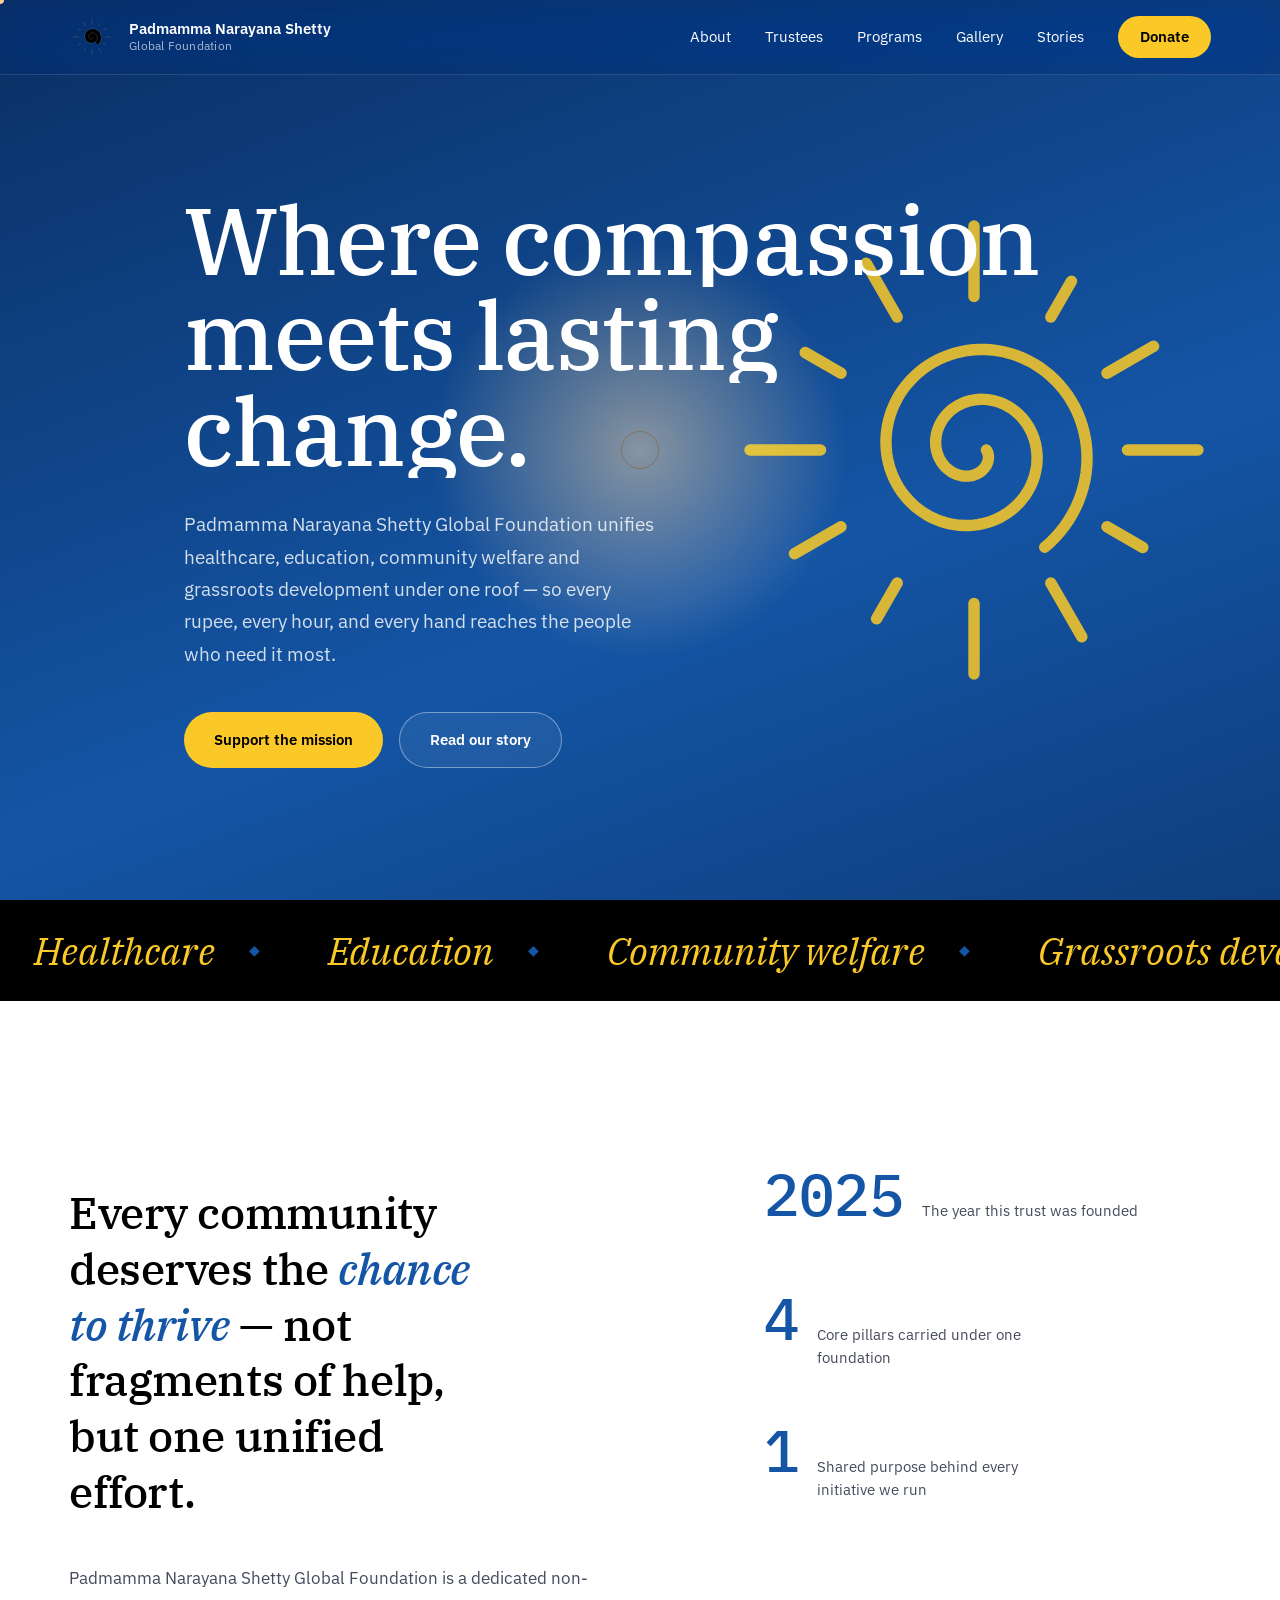
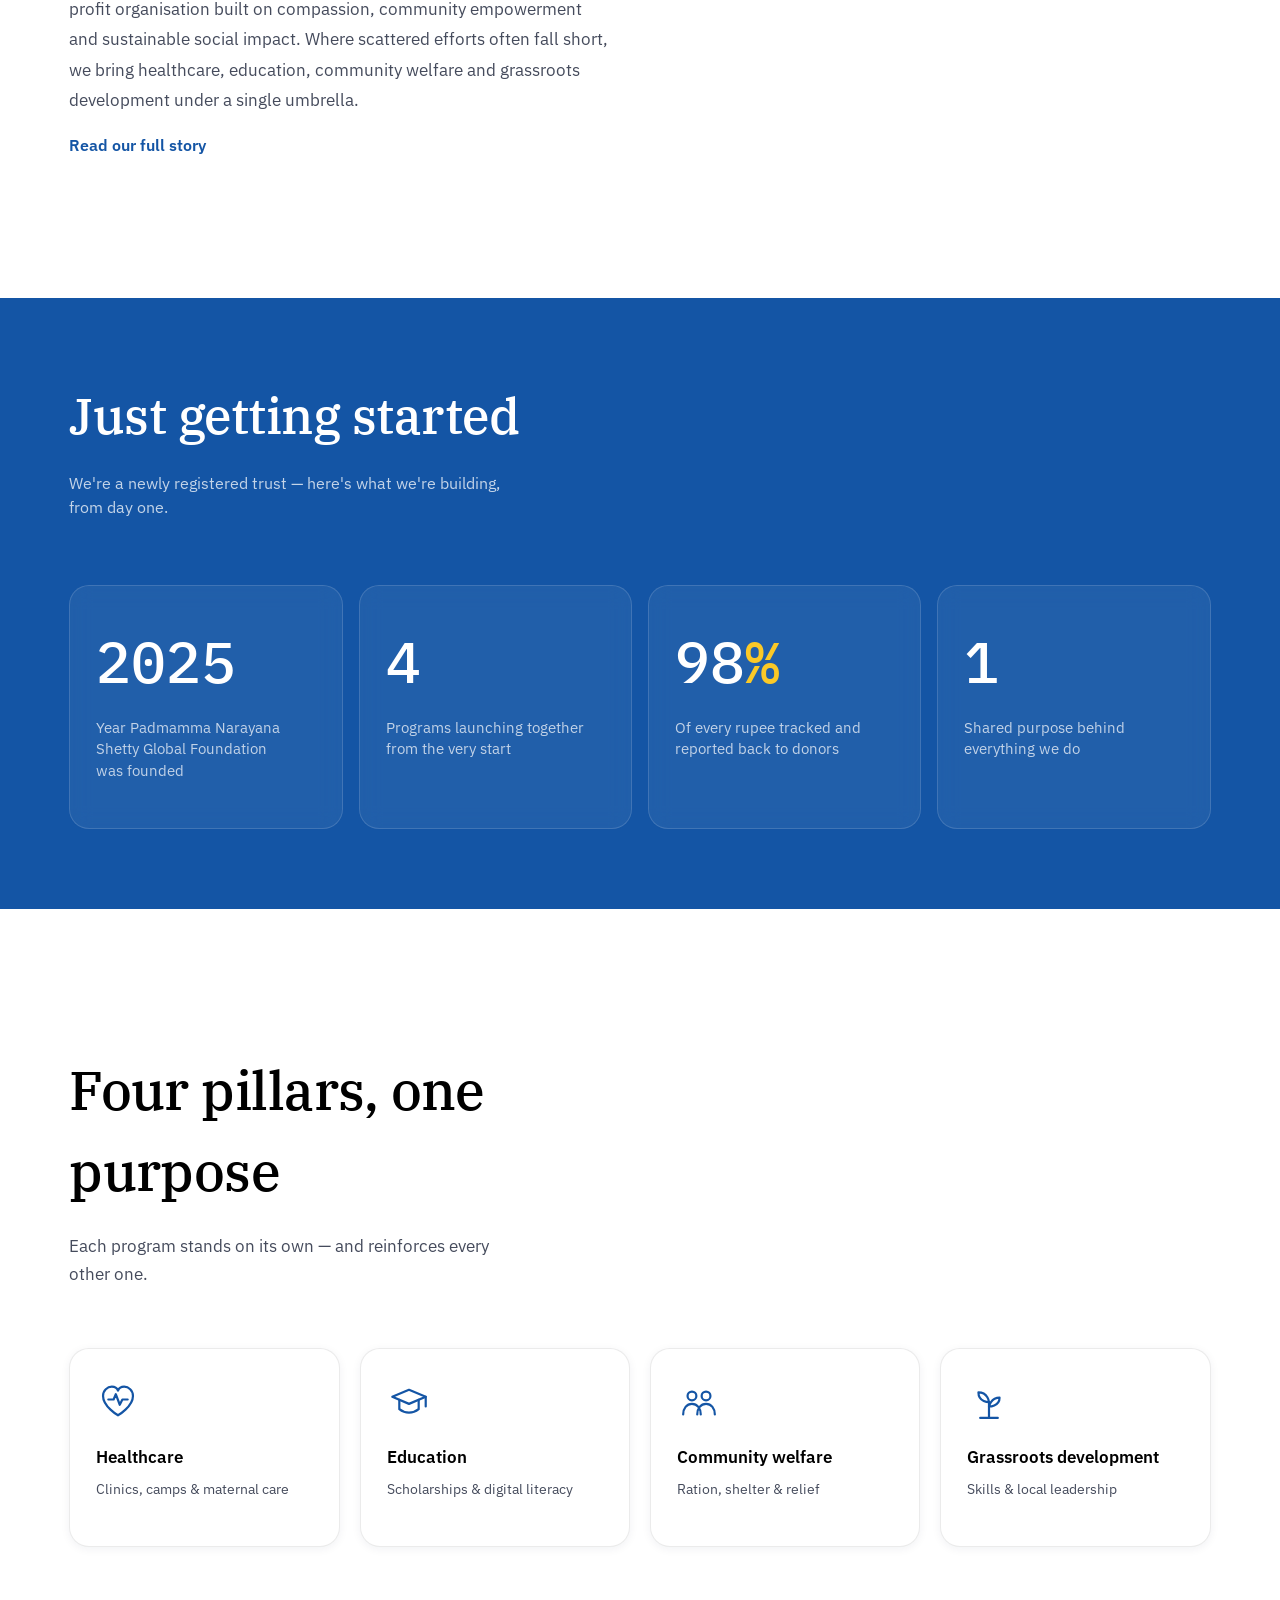
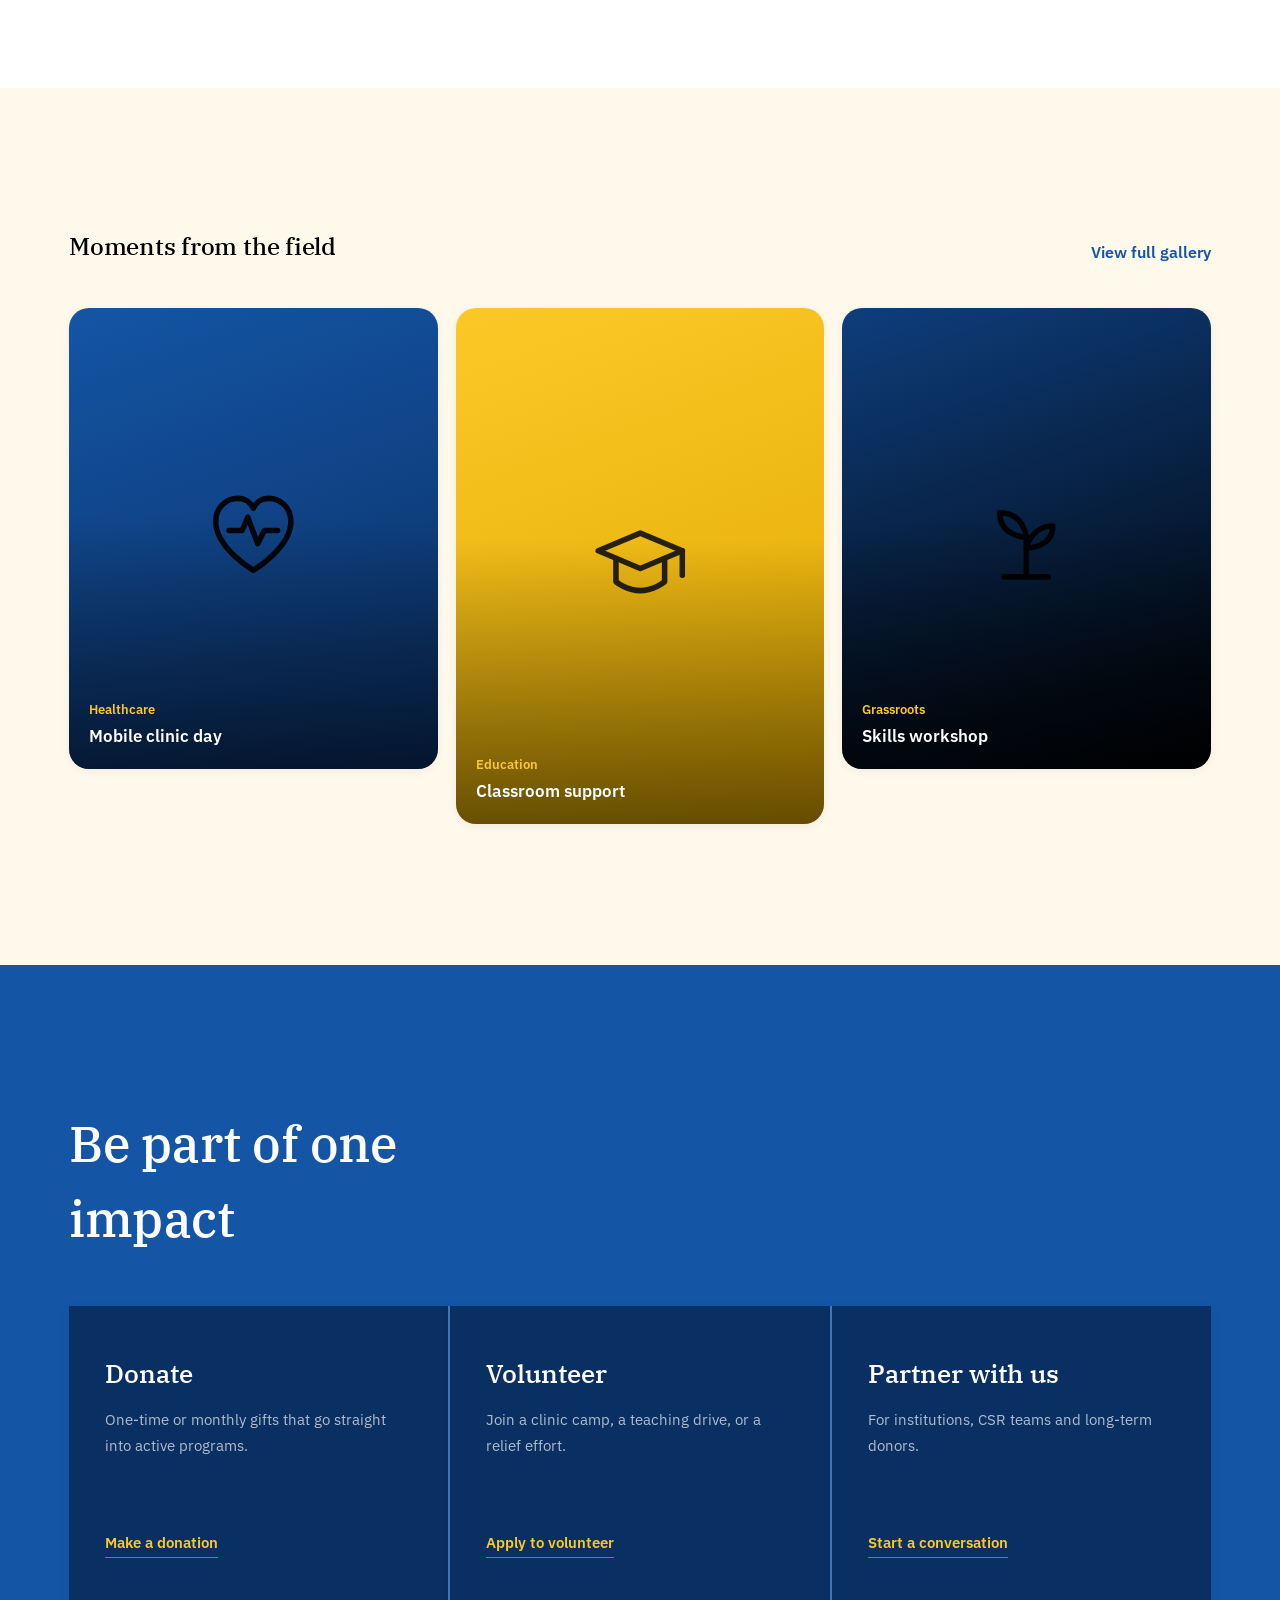
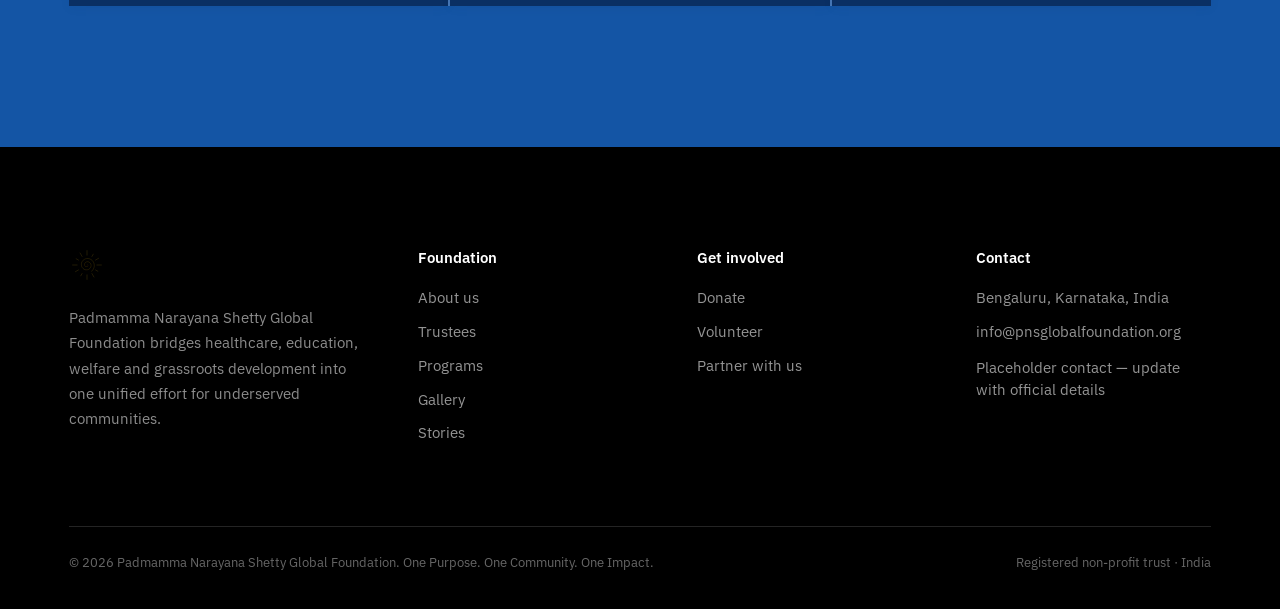
==== commit b650051f: "Add files via upload" ====
--- a/index.html
+++ b/index.html
@@ -3,7 +3,7 @@
 <head>
 <meta charset="UTF-8">
 <meta name="viewport" content="width=device-width, initial-scale=1.0">
-<title>PNS Global Foundation — One Purpose. One Community. One Impact.</title>
+<title>Padmamma Narayana Shetty Global Foundation — One Purpose. One Community. One Impact.</title>
 <meta name="description" content="Padmamma Narayana Shetty Global Foundation bridges healthcare, education, community welfare and grassroots development to uplift underserved communities.">
 <link rel="preconnect" href="https://fonts.googleapis.com">
 <link rel="preconnect" href="https://fonts.gstatic.com" crossorigin>
@@ -24,6 +24,7 @@
   </a>
   <nav class="nav-links">
     <a href="about.html" class="">About</a>
+<a href="trustees.html" class="">Trustees</a>
 <a href="programs.html" class="">Programs</a>
 <a href="gallery.html" class="">Gallery</a>
 <a href="stories.html" class="">Stories</a>
@@ -58,11 +59,11 @@
   <div class="container about">
     <div class="reveal">
       <p class="about-quote display">Every community deserves the <em>chance to thrive</em> &mdash; not fragments of help, but one unified effort.</p>
-      <p class="about-copy">PNS Global Foundation is a dedicated non-profit organisation built on compassion, community empowerment and sustainable social impact. Where scattered efforts often fall short, we bring healthcare, education, community welfare and grassroots development under a single umbrella.</p>
+      <p class="about-copy">Padmamma Narayana Shetty Global Foundation is a dedicated non-profit organisation built on compassion, community empowerment and sustainable social impact. Where scattered efforts often fall short, we bring healthcare, education, community welfare and grassroots development under a single umbrella.</p>
       <a href="about.html" class="ul-link" style="color:var(--blue);">Read our full story</a>
     </div>
     <div class="about-figures reveal d1">
-      <div class="about-figure"><span class="n mono-num">12+</span><span class="t">Years working directly with underserved communities</span></div>
+      <div class="about-figure"><span class="n mono-num">2025</span><span class="t">The year this trust was founded</span></div>
       <div class="about-figure"><span class="n mono-num">4</span><span class="t">Core pillars carried under one foundation</span></div>
       <div class="about-figure"><span class="n mono-num">1</span><span class="t">Shared purpose behind every initiative we run</span></div>
     </div>
@@ -71,15 +72,15 @@
 
 <section class="on-blue" id="impact">
   <div class="container" style="padding-top:80px;">
-    <h2 class="display reveal split-reveal" style="font-size:clamp(30px,4.2vw,50px); max-width:14ch;">Impact, in numbers</h2>
-    <p class="reveal d1" style="margin-top:18px;color:rgba(255,255,255,.75);max-width:40ch;font-size:16px;">Every figure below is a household that had one fewer thing to worry about this year.</p>
+    <h2 class="display reveal split-reveal" style="font-size:clamp(30px,4.2vw,50px); max-width:16ch;">Just getting started</h2>
+    <p class="reveal d1" style="margin-top:18px;color:rgba(255,255,255,.75);max-width:44ch;font-size:16px;">We're a newly registered trust &mdash; here's what we're building, from day one.</p>
   </div>
   <div class="container" style="padding-top:50px;padding-bottom:0;">
     <div class="impact-strip reveal d2">
-      <div class="impact-cell"><div class="fig mono-num"><span class="num-val" data-count="48000">0</span><span class="plus">+</span></div><p>Lives directly supported through our programs to date</p></div>
-      <div class="impact-cell"><div class="fig mono-num"><span class="num-val" data-count="120">0</span><span class="plus">+</span></div><p>Villages and urban communities reached across Karnataka</p></div>
-      <div class="impact-cell"><div class="fig mono-num"><span class="num-val" data-count="60">0</span><span class="plus">+</span></div><p>Active grassroots partners and volunteer collectives</p></div>
-      <div class="impact-cell"><div class="fig mono-num"><span class="num-val" data-count="4">0</span></div><p>Focus pillars unified under one foundation</p></div>
+      <div class="impact-cell"><div class="fig mono-num">2025</div><p>Year Padmamma Narayana Shetty Global Foundation was founded</p></div>
+      <div class="impact-cell"><div class="fig mono-num"><span class="num-val" data-count="4">0</span></div><p>Programs launching together from the very start</p></div>
+      <div class="impact-cell"><div class="fig mono-num"><span class="num-val" data-count="100">0</span><span class="plus">%</span></div><p>Of every rupee tracked and reported back to donors</p></div>
+      <div class="impact-cell"><div class="fig mono-num"><span class="num-val" data-count="1">0</span></div><p>Shared purpose behind everything we do</p></div>
     </div>
   </div>
   <div style="height:80px;"></div>
@@ -143,7 +144,7 @@
       </div>
       <div class="footer-col">
         <h4>Foundation</h4>
-        <a href="about.html">About us</a><a href="programs.html">Programs</a><a href="gallery.html">Gallery</a><a href="stories.html">Stories</a>
+        <a href="about.html">About us</a><a href="trustees.html">Trustees</a><a href="programs.html">Programs</a><a href="gallery.html">Gallery</a><a href="stories.html">Stories</a>
       </div>
       <div class="footer-col">
         <h4>Get involved</h4>
@@ -157,7 +158,7 @@
       </div>
     </div>
     <div class="footer-bottom">
-      <span>&copy; <span id="year"></span> PNS Global Foundation. One Purpose. One Community. One Impact.</span>
+      <span>&copy; <span id="year"></span> Padmamma Narayana Shetty Global Foundation. One Purpose. One Community. One Impact.</span>
       <span>Registered non-profit trust &middot; India</span>
     </div>
   </div>
@@ -167,14 +168,13 @@
   <div class="modal-box">
     <div class="modal-close">&times;</div>
     <h3 class="display">Make a donation</h3>
-    <p class="sub">Fill this in and we'll open WhatsApp with your details pre-filled to +91 96860 00666.</p>
+    <p class="sub">Share a few details and our team will get right back to you.</p>
     <form id="form-donate">
       <div class="field"><label>Your name</label><input name="name" required placeholder="Full name"></div>
       <div class="field"><label>Donation amount (Rs.)</label><input name="amount" required placeholder="e.g. 2000" inputmode="numeric"></div>
       <div class="field"><label>Phone or email</label><input name="contact" required placeholder="For us to reach you"></div>
       <div class="field"><label>Message (optional)</label><textarea name="message" placeholder="Anything you'd like us to know"></textarea></div>
-      <button type="submit" class="modal-submit">Continue on WhatsApp</button>
-      <p class="modal-note">You'll be taken to WhatsApp to send this to our team.</p>
+      <button type="submit" class="modal-submit">Submit</button>
     </form>
   </div>
 </div>
@@ -183,7 +183,7 @@
   <div class="modal-box">
     <div class="modal-close">&times;</div>
     <h3 class="display">Apply to volunteer</h3>
-    <p class="sub">Tell us a little about you and we'll open WhatsApp to +91 96860 00666.</p>
+    <p class="sub">Tell us a little about you and we'll be in touch.</p>
     <form id="form-volunteer">
       <div class="field"><label>Your name</label><input name="name" required placeholder="Full name"></div>
       <div class="field"><label>Phone number</label><input name="phone" required placeholder="Your phone number"></div>
@@ -197,8 +197,7 @@
         </select>
       </div>
       <div class="field"><label>Availability (optional)</label><input name="availability" placeholder="e.g. Weekends"></div>
-      <button type="submit" class="modal-submit">Continue on WhatsApp</button>
-      <p class="modal-note">You'll be taken to WhatsApp to send this to our team.</p>
+      <button type="submit" class="modal-submit">Submit</button>
     </form>
   </div>
 </div>
@@ -207,14 +206,13 @@
   <div class="modal-box">
     <div class="modal-close">&times;</div>
     <h3 class="display">Partner with us</h3>
-    <p class="sub">For institutions and CSR teams &mdash; we'll open WhatsApp to +91 96860 00666.</p>
+    <p class="sub">For institutions and CSR teams &mdash; share a few details to start the conversation.</p>
     <form id="form-partner">
       <div class="field"><label>Organisation name</label><input name="org" required placeholder="Company / institution"></div>
       <div class="field"><label>Contact person</label><input name="name" required placeholder="Full name"></div>
       <div class="field"><label>Email</label><input name="email" required type="email" placeholder="you@company.com"></div>
       <div class="field"><label>What did you have in mind?</label><textarea name="details" placeholder="Program area, scale, timeline..."></textarea></div>
-      <button type="submit" class="modal-submit">Continue on WhatsApp</button>
-      <p class="modal-note">You'll be taken to WhatsApp to send this to our team.</p>
+      <button type="submit" class="modal-submit">Submit</button>
     </form>
   </div>
 </div>
--- a/style.css
+++ b/style.css
@@ -18,8 +18,8 @@
   --line-on-blue:rgba(255,255,255,.22);
   --container:1280px;
   --pad:clamp(22px,5.4vw,72px);
-  --r-lg:28px;
-  --r-md:16px;
+  --r-lg:32px;
+  --r-md:20px;
   --ease:cubic-bezier(.16,.84,.24,1);
   --ease-soft:cubic-bezier(.4,0,.2,1);
 }
@@ -118,7 +118,7 @@
   background:var(--gold);
   transition:transform .35s var(--ease), box-shadow .35s var(--ease);
 }
-.nav-donate:hover{ transform:translateY(-2px); box-shadow:0 12px 26px -10px rgba(251,201,39,.6); }
+.nav-donate:hover{ transform:translateY(-2px); box-shadow:0 8px 18px -8px rgba(251,201,39,.5); }
 .nav-donate::after{ display:none; }
 
 .nav-toggle{ display:none; cursor:pointer; padding:6px; }
@@ -249,22 +249,24 @@
    IMPACT NUMBERS
    ============================================================ */
 .impact-strip{
-  display:grid; grid-template-columns:repeat(4,1fr);
-  border-top:1px solid var(--line-on-blue); border-bottom:1px solid var(--line-on-blue);
-}
-.impact-cell{ padding:44px 30px; border-left:1px solid var(--line-on-blue); }
-.impact-cell:first-child{ border-left:0; }
+  display:grid; grid-template-columns:repeat(4,1fr); gap:16px;
+}
+.impact-cell{
+  padding:32px 26px;
+  background:rgba(255,255,255,.06);
+  backdrop-filter:blur(10px);
+  -webkit-backdrop-filter:blur(10px);
+  border:1px solid rgba(255,255,255,.14);
+  border-radius:var(--r-md);
+}
 .impact-cell .fig{ font-size:clamp(40px,4.6vw,58px); font-weight:500; }
 .impact-cell .fig .plus{ color:var(--gold); }
 .impact-cell p{ margin-top:12px; font-size:14.5px; color:rgba(255,255,255,.72); max-width:22ch; }
 @media (max-width:860px){
   .impact-strip{ grid-template-columns:1fr 1fr; }
-  .impact-cell:nth-child(3){ border-left:0; }
 }
 @media (max-width:520px){
   .impact-strip{ grid-template-columns:1fr; }
-  .impact-cell{ border-left:0; border-top:1px solid var(--line-on-blue); }
-  .impact-cell:first-child{ border-top:0; }
 }
 
 /* ============================================================
@@ -318,7 +320,12 @@
    VOICE — pull quotes, no eyebrow chrome
    ============================================================ */
 .voice-grid{ display:grid; grid-template-columns:repeat(3,1fr); gap:clamp(30px,5vw,60px); }
-.voice-item{ }
+.voice-item{
+  padding:28px 24px; border-radius:var(--r-md);
+  background:rgba(255,255,255,.05);
+  backdrop-filter:blur(10px); -webkit-backdrop-filter:blur(10px);
+  border:1px solid rgba(255,255,255,.12);
+}
 .voice-item .display{ font-size:clamp(22px,2.2vw,27px); line-height:1.4; }
 .voice-item p{ margin-top:16px; color:rgba(255,255,255,.66); font-size:15px; line-height:1.75; max-width:30ch; }
 @media (max-width:860px){ .voice-grid{ grid-template-columns:1fr; gap:44px; } }
@@ -412,12 +419,15 @@
   border:1px solid rgba(255,255,255,.5);
 }
 
-/* ---------- tilt-hover (JS sets --rx/--ry) ---------- */
+/* ---------- soft hover (emboss-style, no harsh glow) ---------- */
 .tilt{
-  transform:perspective(900px) rotateX(var(--rx,0deg)) rotateY(var(--ry,0deg)) translateZ(0);
-  transition:transform .4s var(--ease-soft), box-shadow .4s var(--ease-soft);
-}
-.tilt:hover{ box-shadow:0 30px 60px -24px rgba(10,47,99,.35); }
+  transition:transform .35s var(--ease-soft), box-shadow .35s var(--ease-soft);
+  box-shadow:0 2px 10px rgba(10,30,60,.06);
+}
+.tilt:hover{
+  transform:translateY(-3px);
+  box-shadow:0 10px 22px -6px rgba(10,30,60,.14);
+}
 
 /* ---------- split-reveal headings (word stagger on scroll) ---------- */
 .split-reveal .sw{ display:inline-block; overflow:hidden; vertical-align:top; }
@@ -440,7 +450,7 @@
 }
 .btn-line:hover{ border-color:#fff; background:rgba(255,255,255,.16); transform:translateY(-2px); }
 .btn-fill{ transition:transform .35s var(--ease), box-shadow .35s var(--ease); }
-.btn-fill:hover{ transform:translateY(-2px); box-shadow:0 16px 34px -14px rgba(251,201,39,.55); }
+.btn-fill:hover{ transform:translateY(-2px); box-shadow:0 10px 22px -10px rgba(251,201,39,.45); }
 
 /* ---------- page hero (secondary pages) ---------- */
 .page-hero{
@@ -471,7 +481,7 @@
   position:absolute; inset:0;
   transition:transform .6s var(--ease);
 }
-.gallery-item:hover .bg{ transform:scale(1.08); }
+.gallery-item:hover .bg{ transform:scale(1.03); }
 .gallery-item .scrim{
   position:absolute; inset:0; background:linear-gradient(0deg, rgba(0,0,0,.55), transparent 55%);
 }
@@ -564,7 +574,7 @@
   display:block; padding:32px 26px; border-radius:var(--r-md); border:1px solid var(--line-soft);
   background:var(--paper); transition:border-color .35s var(--ease), box-shadow .35s var(--ease), transform .35s var(--ease);
 }
-.teaser-card:hover{ border-color:var(--blue); box-shadow:0 24px 50px -28px rgba(20,85,165,.35); }
+.teaser-card:hover{ box-shadow:0 12px 26px -12px rgba(20,85,165,.18); }
 .teaser-card .ic{ width:44px; height:44px; color:var(--blue); margin-bottom:20px; }
 .teaser-card h4{ font-size:17px; font-weight:600; }
 .teaser-card p{ margin-top:8px; font-size:14px; color:var(--slate); }
@@ -577,9 +587,27 @@
   padding:40px 32px; border-radius:var(--r-lg); border:1px solid var(--line-soft);
   background:var(--paper); transition:box-shadow .4s var(--ease), border-color .4s var(--ease);
 }
-.involve-card-light:hover{ box-shadow:0 30px 60px -28px rgba(20,85,165,.3); border-color:var(--blue); }
+.involve-card-light:hover{ box-shadow:0 14px 30px -14px rgba(20,85,165,.16); }
 .involve-card-light .ic{ width:46px; height:46px; color:var(--blue); margin-bottom:22px; }
 .involve-card-light h3{ font-size:23px; font-family:'IBM Plex Serif',Georgia,serif; font-weight:500; }
 .involve-card-light p{ margin-top:12px; color:var(--slate); font-size:15px; line-height:1.7; }
 .involve-card-light .ul-link{ display:inline-block; margin-top:22px; }
 @media (max-width:900px){ .involve-grid-light{ grid-template-columns:1fr; } }
+
+/* ---------- trustees page ---------- */
+.trustee-grid{ display:grid; grid-template-columns:repeat(4,1fr); gap:22px; }
+.trustee-card{
+  padding:30px 26px; border-radius:var(--r-lg); border:1px solid var(--line-soft);
+  background:var(--paper); text-align:center;
+}
+.trustee-photo{
+  width:88px; height:88px; border-radius:50%; margin:0 auto 20px;
+  background:var(--warm); color:var(--blue);
+  display:flex; align-items:center; justify-content:center;
+}
+.trustee-photo svg{ width:46px; height:46px; }
+.trustee-card h3{ font-size:17px; font-weight:600; }
+.trustee-card .role{ margin-top:4px; font-size:13.5px; color:var(--blue); font-weight:600; }
+.trustee-card .bio{ margin-top:14px; font-size:13.5px; color:var(--slate); line-height:1.6; }
+@media (max-width:900px){ .trustee-grid{ grid-template-columns:1fr 1fr; } }
+@media (max-width:560px){ .trustee-grid{ grid-template-columns:1fr; } }
